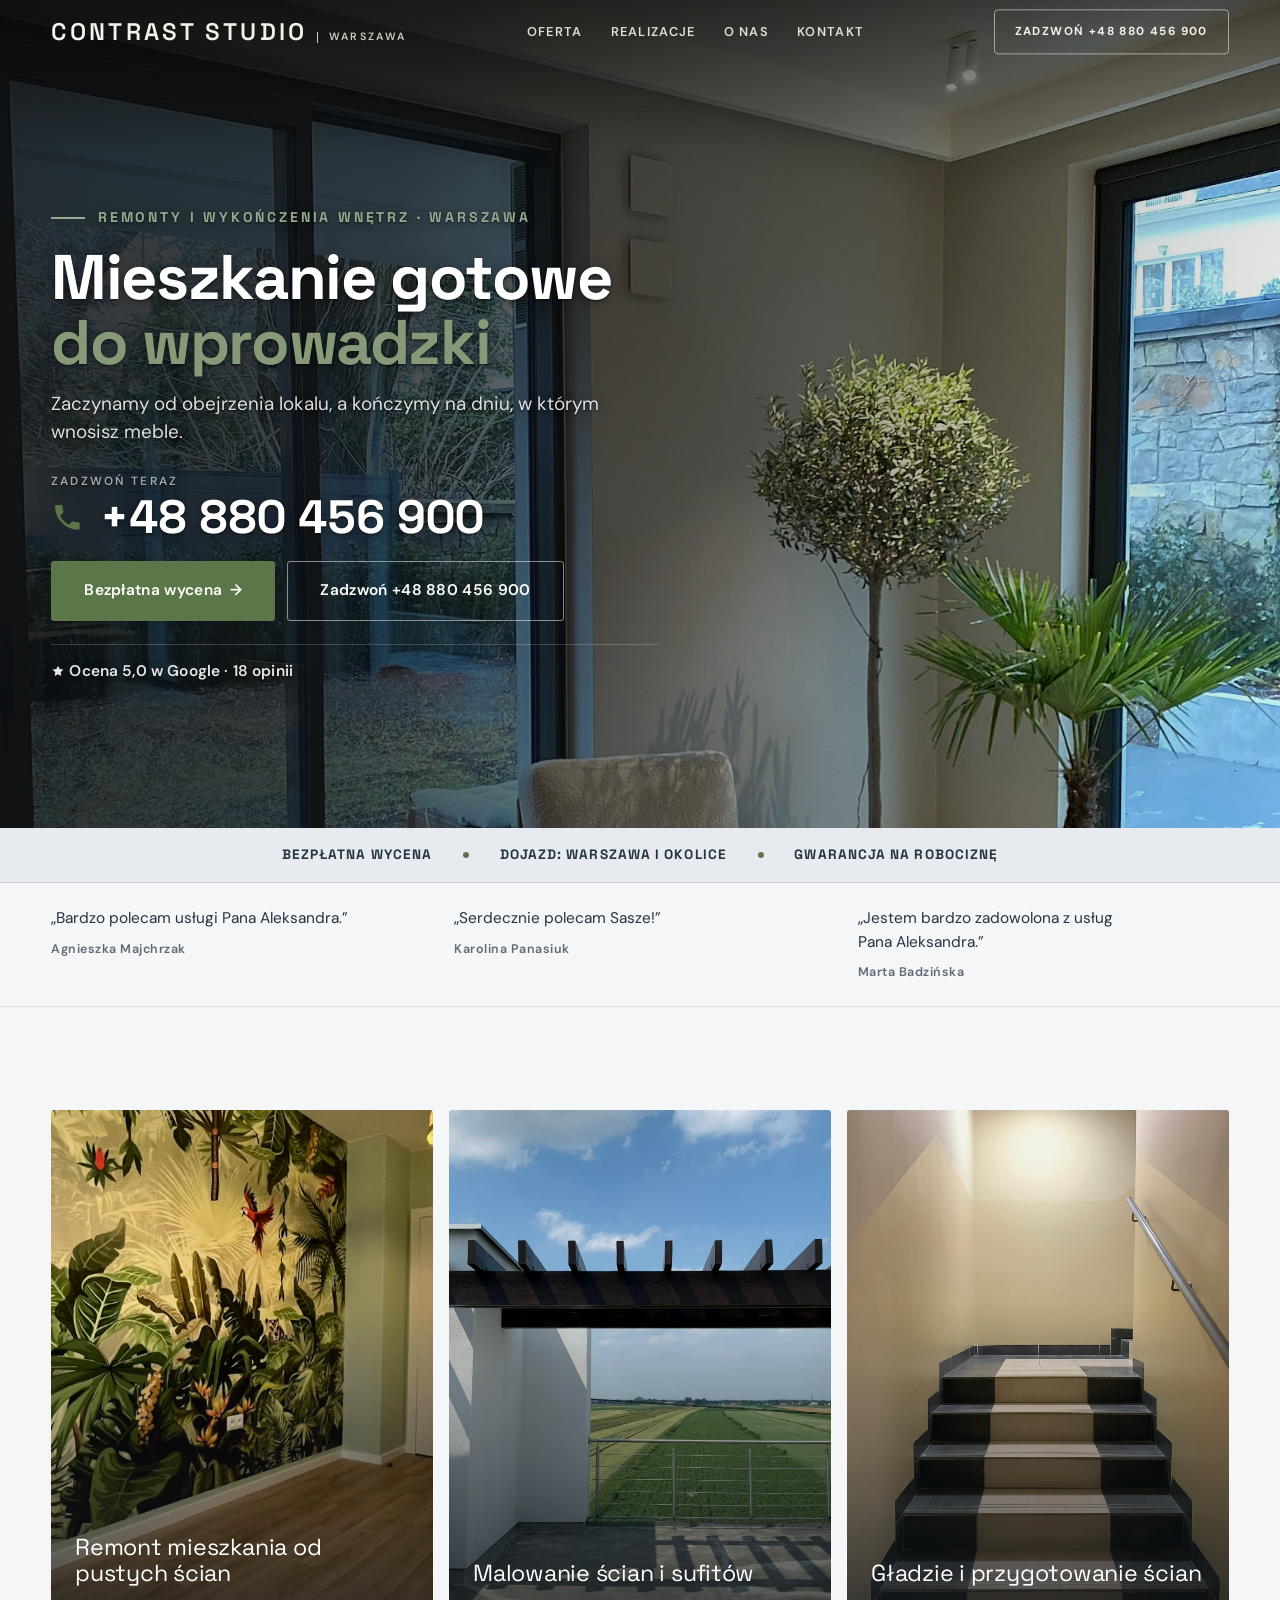
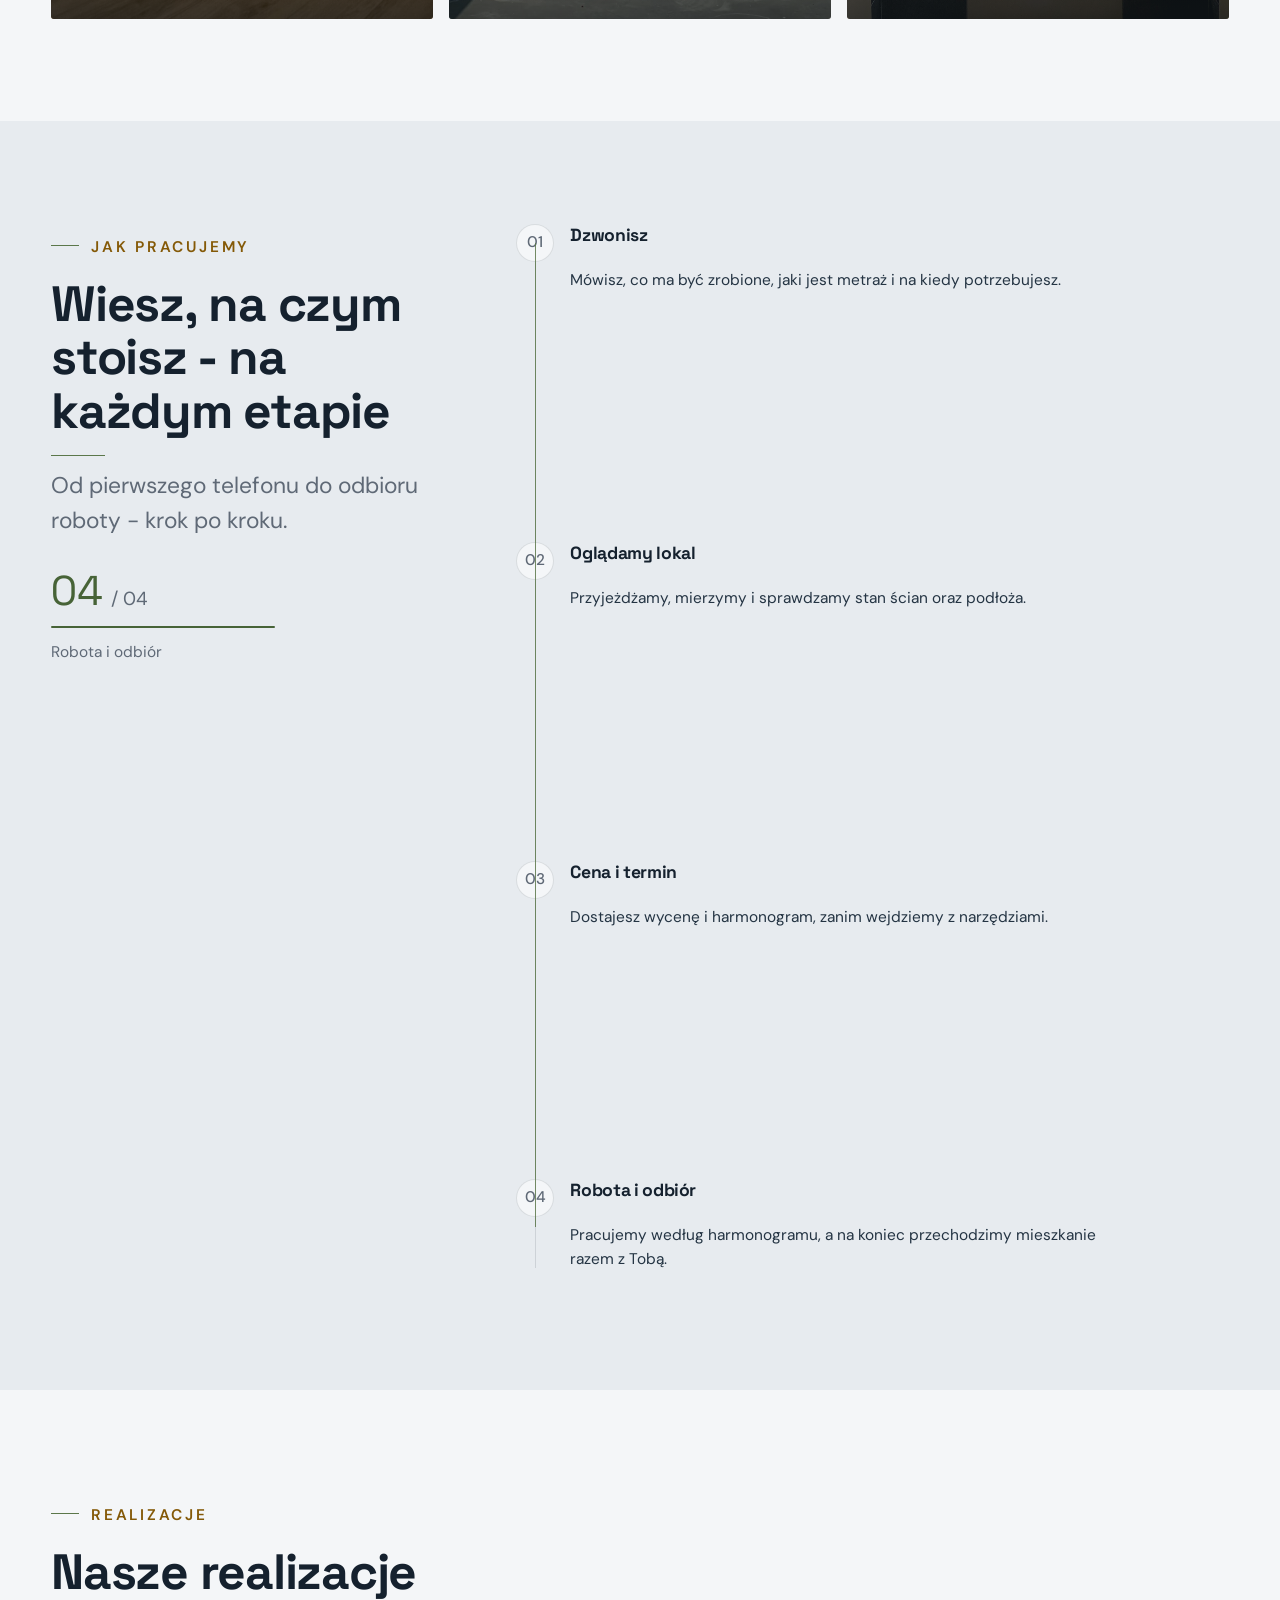
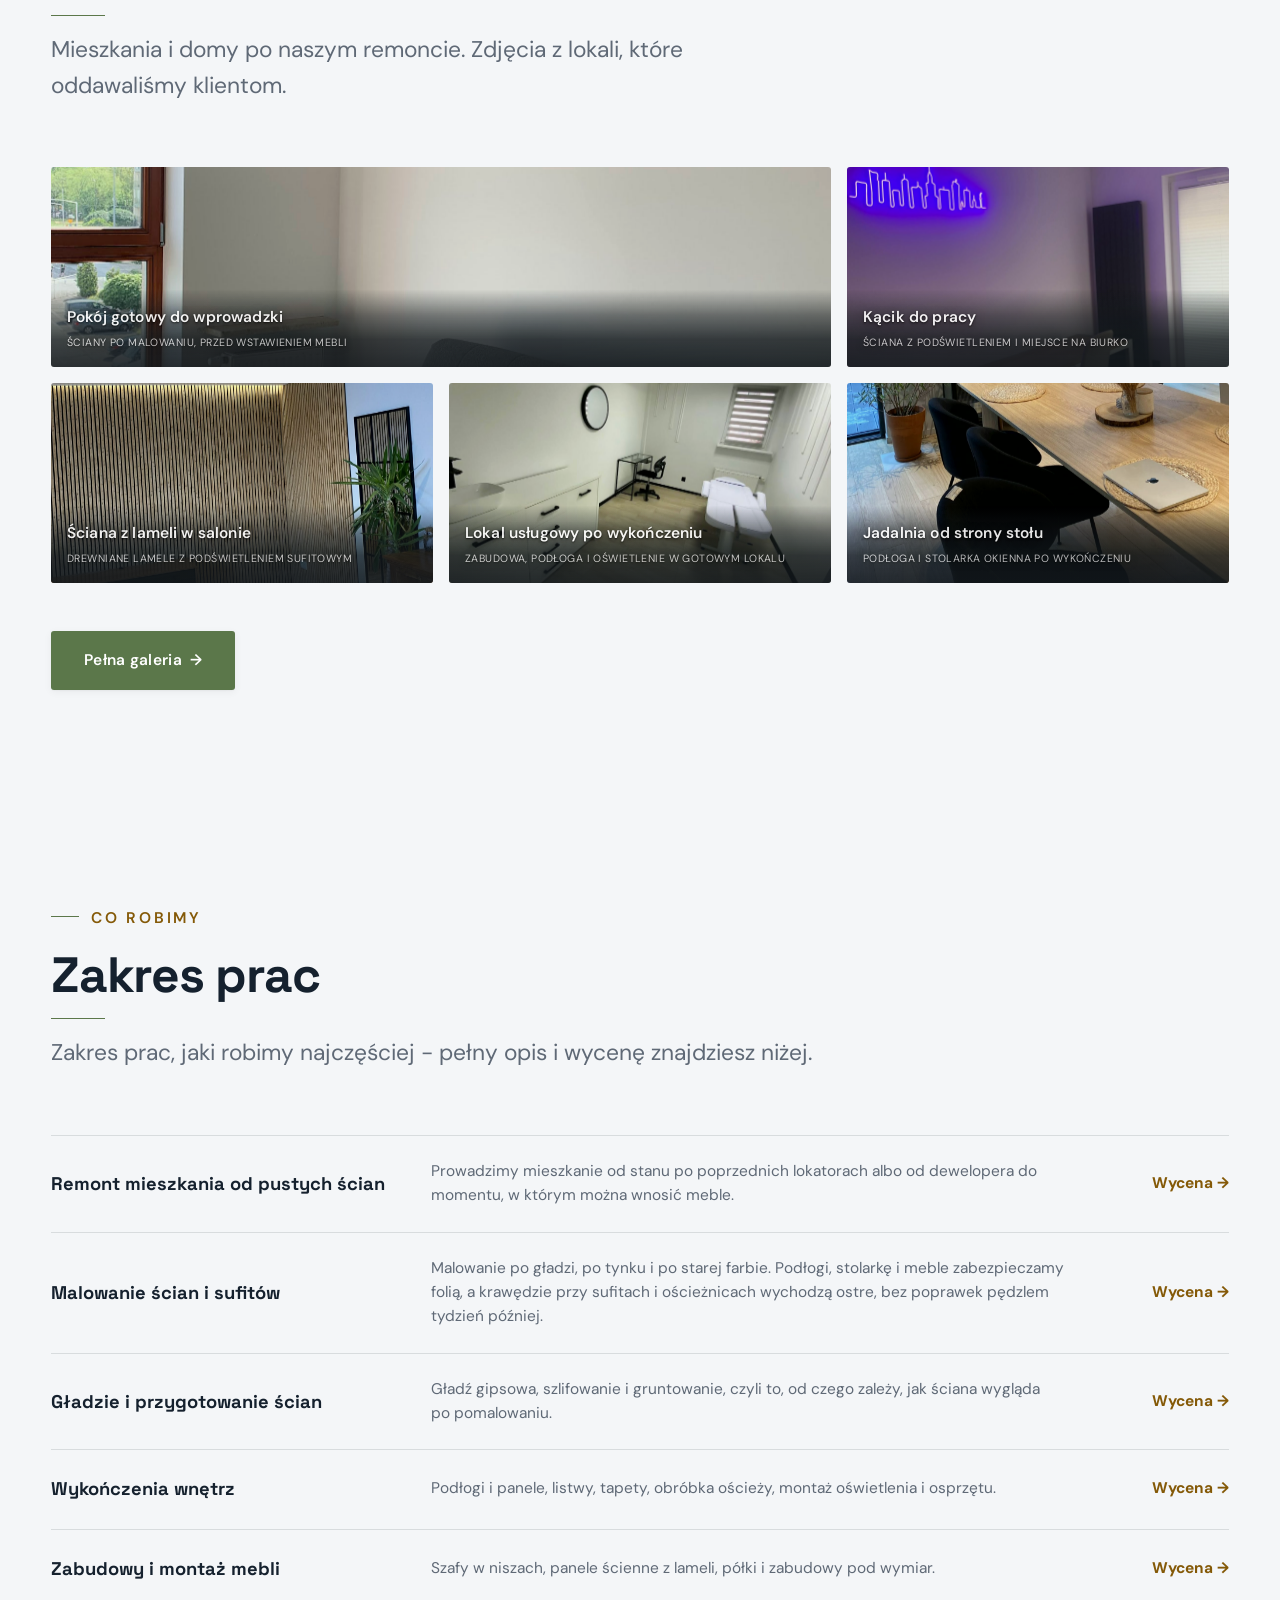
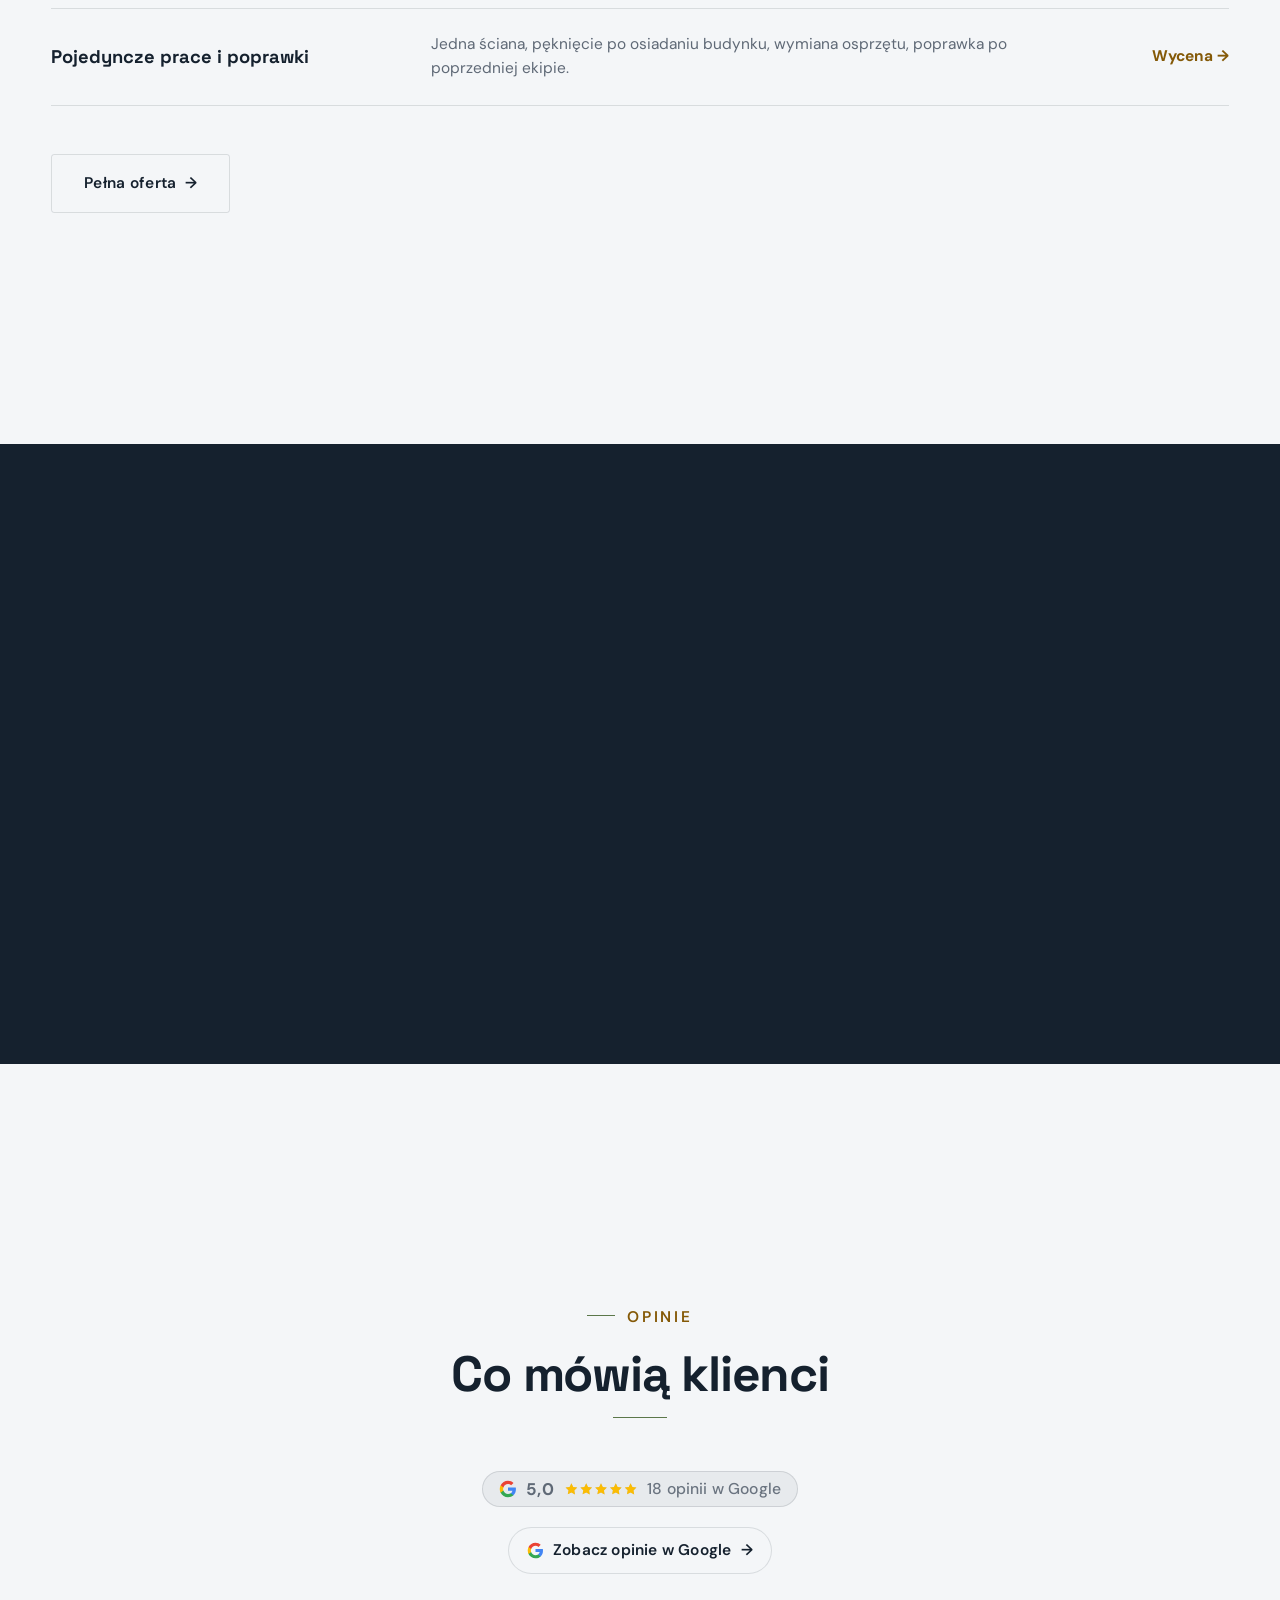
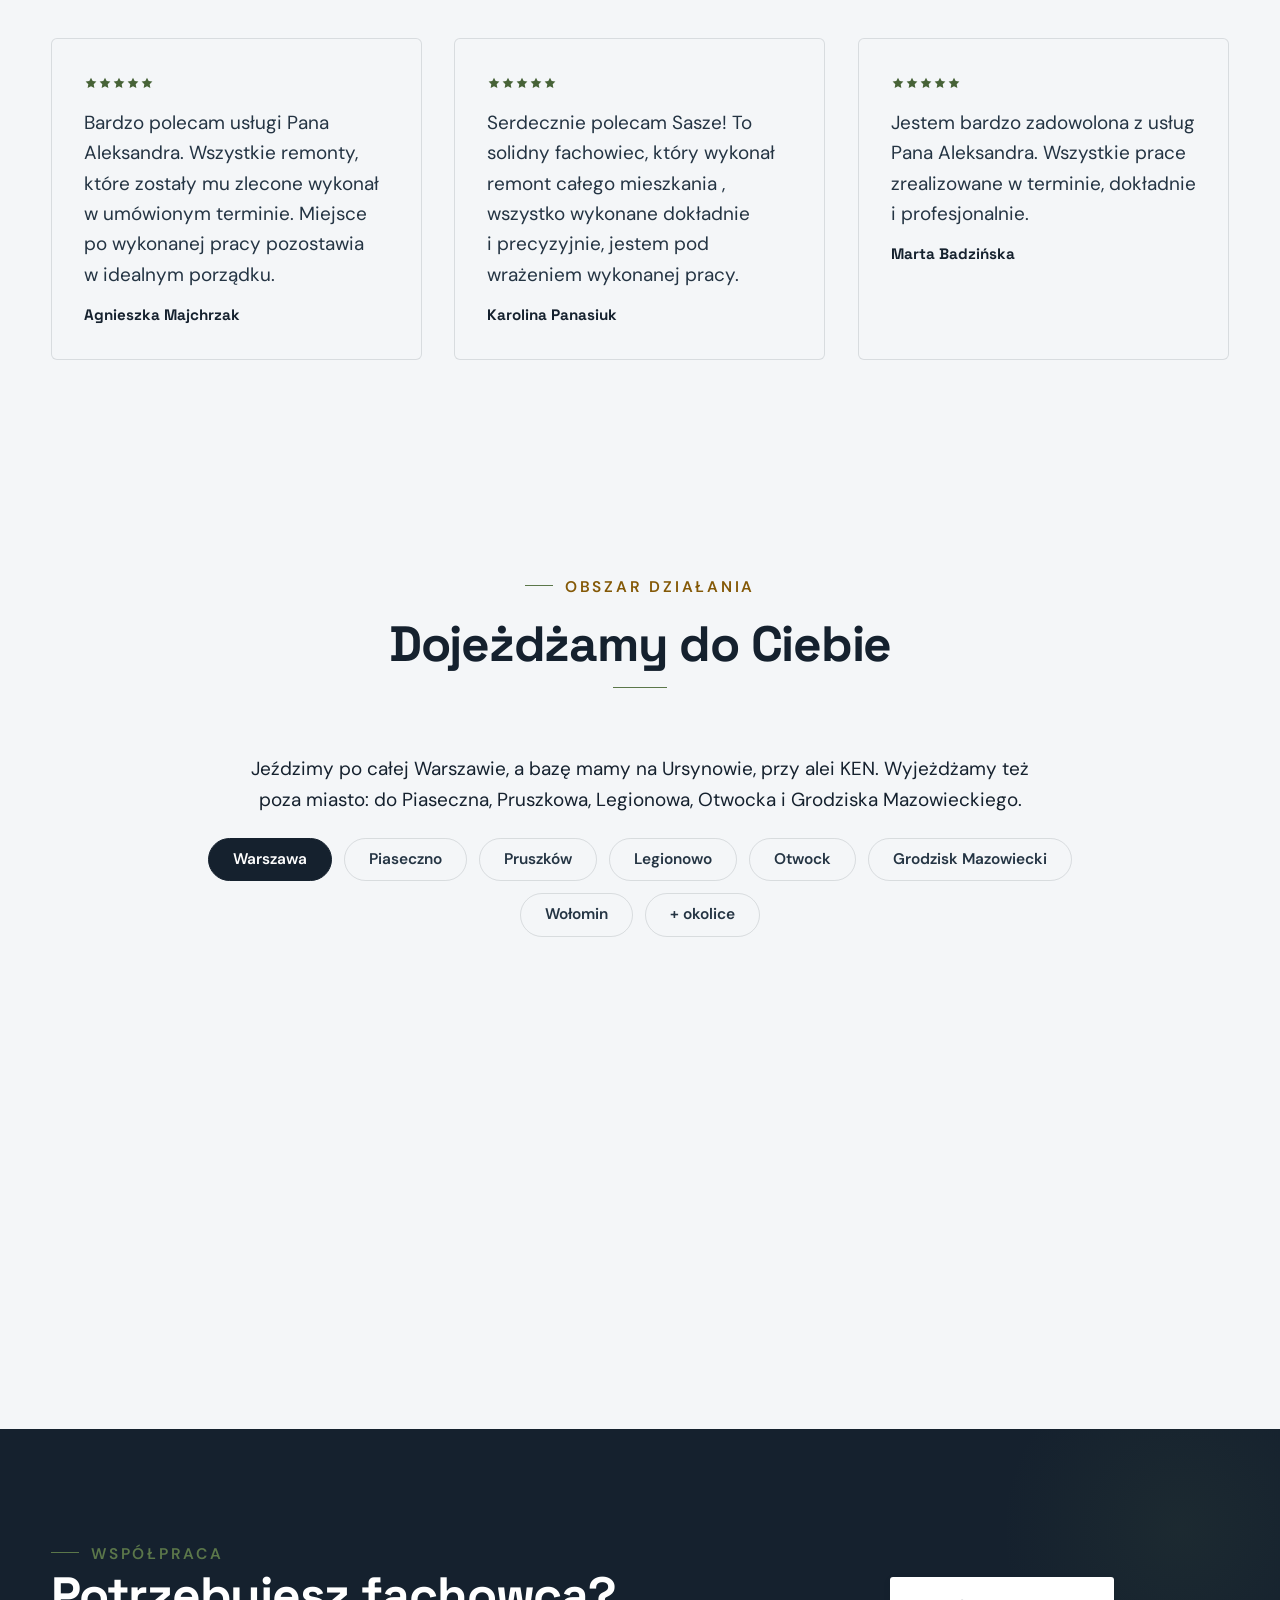
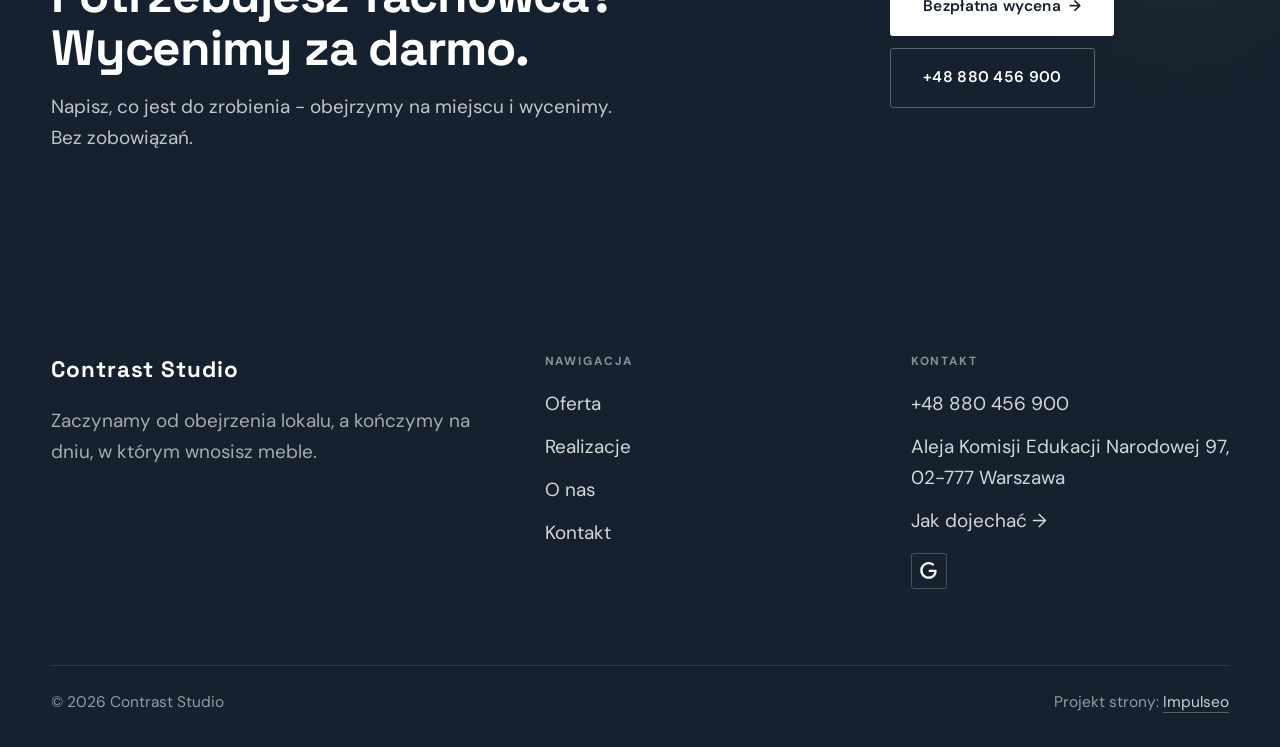
==== index.html @ 651ee753 "Strona demo: contrast-studio" ====
<!DOCTYPE html>
<html lang="pl">
<head>
<meta charset="UTF-8">
<meta name="viewport" content="width=device-width, initial-scale=1.0">
<title>Contrast Studio - remonty i wykończenia wnętrz · Warszawa</title>
<meta name="description" content="Contrast Studio - remonty mieszkań i domów, malowanie, gładzie i wykończenia wnętrz w Warszawie i okolicach. Ocena 5,0 z 18 opinii w Google. Wycena po obejrzeniu mieszkania. Zadzwoń: 880 456 900.">
<link rel="canonical" href="https://kris20032.github.io/contrast-studio/">
<meta name="robots" content="noindex, nofollow">
<meta property="og:type" content="website">
<meta property="og:locale" content="pl_PL">
<meta property="og:site_name" content="Contrast Studio">
<meta property="og:title" content="Contrast Studio - remonty i wykończenia wnętrz · Warszawa">
<meta property="og:description" content="Contrast Studio - remonty mieszkań i domów, malowanie, gładzie i wykończenia wnętrz w Warszawie i okolicach. Ocena 5,0 z 18 opinii w Google. Wycena po obejrzeniu mieszkania. Zadzwoń: 880 456 900.">
<meta property="og:url" content="https://kris20032.github.io/contrast-studio/">
<meta property="og:image" content="https://kris20032.github.io/contrast-studio/img/og.jpg">
<meta property="og:image:width" content="1200">
<meta property="og:image:height" content="630">
<meta name="twitter:card" content="summary_large_image">
<script type="application/ld+json">{"@context": "https://schema.org", "@type": "LocalBusiness", "name": "Contrast Studio", "url": "https://kris20032.github.io/contrast-studio/", "telephone": "+48880456900", "image": "https://kris20032.github.io/contrast-studio/img/og.jpg", "areaServed": "Warszawa", "sameAs": ["https://maps.google.com/?cid=11334450032539884662&g_mp=Cidnb29nbGUubWFwcy5wbGFjZXMudjEuUGxhY2VzLlNlYXJjaFRleHQQAhgEIAA"]}</script>
<link rel="preconnect" href="https://fonts.googleapis.com">
<link rel="preconnect" href="https://fonts.gstatic.com" crossorigin>
<link href="https://fonts.googleapis.com/css2?family=Space+Grotesk:wght@500;600;700&family=DM+Sans:opsz,wght@9..40,400;9..40,500;9..40,600&display=swap" rel="stylesheet">
<link rel="stylesheet" href="assets/styles.css?v=95a5a033">
</head>
<body>

<header class="nav">
  <div class="wrap nav-inner">
    <a class="brand" href="index.html"><span class="name">Contrast Studio</span><span class="sub">Warszawa</span></a>
    <nav class="nav-links">
      <a href="oferta.html">Oferta</a>
      <a href="realizacje.html">Realizacje</a>
      <a href="o-nas.html">O nas</a>
      <a href="kontakt.html">Kontakt</a>
      <a href="tel:+48880456900" class="btn btn-accent">Zadzwoń +48 880 456 900</a>
    </nav>
    <button class="nav-toggle" aria-label="Menu"><span></span><span></span><span></span></button>
  </div>
</header>

<main>
<section class="hero-fach">
  <img class="hf-photo" src="img/hero.jpg" fetchpriority="high" data-rotate="img/g1.jpg|img/g2.jpg" alt="Contrast Studio" width="1564" height="1168">
  <div class="hf-panel">
    <div class="hf-inner">
      <span class="hf-kicker">Remonty i wykończenia wnętrz · Warszawa</span>
      <h1 class="hf-title">Mieszkanie gotowe <em>do wprowadzki</em></h1>
      <p class="hf-lead">Zaczynamy od obejrzenia lokalu, a kończymy na dniu, w którym wnosisz meble.</p>
      <a class="hf-phone" href="tel:+48880456900"><span class="hf-phone-lab">Zadzwoń teraz</span><span class="hf-phone-num"><svg class="ico-tel" width="16" height="16" viewBox="0 0 24 24" fill="none" aria-hidden="true"><path d="M6.6 10.8a15.5 15.5 0 0 0 6.6 6.6l2.2-2.2a1 1 0 0 1 1-.24 11.4 11.4 0 0 0 3.6.58 1 1 0 0 1 1 1V20a1 1 0 0 1-1 1A17 17 0 0 1 3 4a1 1 0 0 1 1-1h3.5a1 1 0 0 1 1 1c0 1.25.2 2.46.58 3.6a1 1 0 0 1-.25 1l-2.23 2.2Z" fill="currentColor"/></svg> +48 880 456 900</span></a>
      <div class="hf-actions">
        <a href="kontakt.html" class="btn btn-accent">Bezpłatna wycena <span class="arr">→</span></a>
        <a href="tel:+48880456900" class="btn btn-ghost hf-ghost">Zadzwoń +48 880 456 900</a>
      </div>
      <div class="hf-trust"><svg class="ico-star" width="14" height="14" viewBox="0 0 24 24" style="vertical-align:-2px" aria-hidden="true"><path d="M12 2.8l2.85 5.8 6.4.93-4.63 4.5 1.1 6.37L12 17.4l-5.72 3 1.1-6.37-4.63-4.5 6.4-.93L12 2.8Z" fill="currentColor"/></svg> Ocena 5,0 w Google · 18 opinii</div>
    </div>
  </div>
</section>
<section class="fach-promise">
  <div class="wrap">
    <ul class="fp-row reveal"><li>Bezpłatna wycena</li><li>Dojazd: Warszawa i okolice</li><li>Gwarancja na robociznę</li></ul>
  </div>
</section>
<section class="opinie-mini" aria-label="Opinie klientów">
  <div class="wrap">
    <div class="om-row">
      <div class="om-item reveal"><blockquote>„Bardzo polecam usługi Pana Aleksandra.”</blockquote><span class="om-autor">Agnieszka Majchrzak</span></div>
      <div class="om-item reveal"><blockquote>„Serdecznie polecam Sasze!”</blockquote><span class="om-autor">Karolina Panasiuk</span></div>
      <div class="om-item reveal"><blockquote>„Jestem bardzo zadowolona z usług Pana Aleksandra.”</blockquote><span class="om-autor">Marta Badzińska</span></div>
    </div>
  </div>
</section>
<section class="gateways-band">
  <div class="wrap">
    <div class="gateways">
      <a href="oferta.html" class="gateway reveal"><img src="img/g3.jpg" alt="Remont mieszkania od pustych ścian" loading="lazy" width="1544" height="830" decoding="async"><span class="g-ttl">Remont mieszkania od pustych ścian</span></a>
      <a href="oferta.html" class="gateway reveal"><img src="img/g4.jpg" alt="Malowanie ścian i sufitów" loading="lazy" width="1560" height="1160" decoding="async"><span class="g-ttl">Malowanie ścian i sufitów</span></a>
      <a href="oferta.html" class="gateway reveal"><img src="img/g5.jpg" alt="Gładzie i przygotowanie ścian" loading="lazy" width="1600" height="2133" decoding="async"><span class="g-ttl">Gładzie i przygotowanie ścian</span></a>
    </div>
  </div>
</section>
<section class="proces proces-os fachowcy">
  <div class="wrap proc-grid">
    <div class="proc-side">
      <div class="head reveal">
        <span class="eyebrow">Jak pracujemy</span>
        <h2>Wiesz, na czym stoisz - na każdym etapie</h2>
        <p>Od pierwszego telefonu do odbioru roboty - krok po kroku.</p>
      </div>
      <div class="proc-count" aria-hidden="true"><span class="pc-cur">01</span><span class="pc-all">/ 04</span></div>
      <div class="proc-bar" aria-hidden="true"><i></i></div>
      <p class="proc-now" aria-hidden="true">Dzwonisz</p>
    </div>
    <ol class="proces-line">
      <li class="reveal"><span class="pno">01</span><h3>Dzwonisz</h3><p>Mówisz, co ma być zrobione, jaki jest metraż i na kiedy potrzebujesz.</p></li>
      <li class="reveal"><span class="pno">02</span><h3>Oglądamy lokal</h3><p>Przyjeżdżamy, mierzymy i sprawdzamy stan ścian oraz podłoża.</p></li>
      <li class="reveal"><span class="pno">03</span><h3>Cena i termin</h3><p>Dostajesz wycenę i harmonogram, zanim wejdziemy z narzędziami.</p></li>
      <li class="reveal"><span class="pno">04</span><h3>Robota i odbiór</h3><p>Pracujemy według harmonogramu, a na koniec przechodzimy mieszkanie razem z Tobą.</p></li>
    </ol>
  </div>
</section>
<section>
  <div class="wrap">
    <div class="head reveal">
      <span class="eyebrow">Realizacje</span>
      <h2>Nasze realizacje</h2>
      <p>Mieszkania i domy po naszym remoncie. Zdjęcia z lokali, które oddawaliśmy klientom.</p>
    </div>
    <div class="gallery">
      <div class="tile t-two3 reveal"><img src="img/g6.jpg" alt="Pokój gotowy do wprowadzki" loading="lazy" width="1600" height="2133" decoding="async"><div class="cap">Pokój gotowy do wprowadzki<small>Ściany po malowaniu, przed wstawieniem mebli</small></div></div>
      <div class="tile t-third reveal"><img src="img/g7.jpg" alt="Kącik do pracy" loading="lazy" width="1536" height="924" decoding="async"><div class="cap">Kącik do pracy<small>Ściana z podświetleniem i miejsce na biurko</small></div></div>
      <div class="tile t-third reveal"><img src="img/g8.jpg" alt="Ściana z lameli w salonie" loading="lazy" width="1518" height="848" decoding="async"><div class="cap">Ściana z lameli w salonie<small>Drewniane lamele z podświetleniem sufitowym</small></div></div>
      <div class="tile t-third reveal"><img src="img/g9.jpg" alt="Lokal usługowy po wykończeniu" loading="lazy" width="1600" height="1423" decoding="async"><div class="cap">Lokal usługowy po wykończeniu<small>Zabudowa, podłoga i oświetlenie w gotowym lokalu</small></div></div>
      <div class="tile t-third reveal"><img src="img/g10.jpg" alt="Jadalnia od strony stołu" loading="lazy" width="1518" height="778" decoding="async"><div class="cap">Jadalnia od strony stołu<small>Podłoga i stolarka okienna po wykończeniu</small></div></div>
    </div>
    <div style="margin-top:var(--space-7)" class="reveal"><a href="realizacje.html" class="btn btn-accent">Pełna galeria <span class="arr">→</span></a></div>
  </div>
</section>
<section class="fach-uslugi">
  <div class="wrap">
    <div class="head reveal">
      <span class="eyebrow">Co robimy</span>
      <h2>Zakres prac</h2>
      <p>Zakres prac, jaki robimy najczęściej - pełny opis i wycenę znajdziesz niżej.</p>
    </div>
    <ul class="fu-list">
      <li class="fu-row reveal"><div class="fu-name">Remont mieszkania od pustych ścian</div><div class="fu-desc">Prowadzimy mieszkanie od stanu po poprzednich lokatorach albo od dewelopera do momentu, w którym można wnosić meble.</div><a class="fu-cta" href="kontakt.html">Wycena <span class="arr">→</span></a></li>
      <li class="fu-row reveal"><div class="fu-name">Malowanie ścian i sufitów</div><div class="fu-desc">Malowanie po gładzi, po tynku i po starej farbie. Podłogi, stolarkę i meble zabezpieczamy folią, a krawędzie przy sufitach i ościeżnicach wychodzą ostre, bez poprawek pędzlem tydzień później.</div><a class="fu-cta" href="kontakt.html">Wycena <span class="arr">→</span></a></li>
      <li class="fu-row reveal"><div class="fu-name">Gładzie i przygotowanie ścian</div><div class="fu-desc">Gładź gipsowa, szlifowanie i gruntowanie, czyli to, od czego zależy, jak ściana wygląda po pomalowaniu.</div><a class="fu-cta" href="kontakt.html">Wycena <span class="arr">→</span></a></li>
      <li class="fu-row reveal"><div class="fu-name">Wykończenia wnętrz</div><div class="fu-desc">Podłogi i panele, listwy, tapety, obróbka ościeży, montaż oświetlenia i osprzętu.</div><a class="fu-cta" href="kontakt.html">Wycena <span class="arr">→</span></a></li>
      <li class="fu-row reveal"><div class="fu-name">Zabudowy i montaż mebli</div><div class="fu-desc">Szafy w niszach, panele ścienne z lameli, półki i zabudowy pod wymiar.</div><a class="fu-cta" href="kontakt.html">Wycena <span class="arr">→</span></a></li>
      <li class="fu-row reveal"><div class="fu-name">Pojedyncze prace i poprawki</div><div class="fu-desc">Jedna ściana, pęknięcie po osiadaniu budynku, wymiana osprzętu, poprawka po poprzedniej ekipie.</div><a class="fu-cta" href="kontakt.html">Wycena <span class="arr">→</span></a></li>
    </ul>
    <div style="margin-top:var(--space-7)" class="reveal"><a href="oferta.html" class="btn btn-ghost">Pełna oferta <span class="arr">→</span></a></div>
  </div>
</section>
<section class="stopklatka" aria-hidden="true">
  <div class="stk-bg" style="background-image:url(img/about.jpg)"></div>
</section>
<section class="opinie">
  <div class="wrap">
    <div class="head center reveal">
      <span class="eyebrow">Opinie</span>
      <h2>Co mówią klienci</h2>
    </div>
    <p class="op-meta reveal"><span class="g-badge"><svg class="gb-ico" viewBox="0 0 24 24" width="18" height="18" aria-hidden="true"><path fill="#4285F4" d="M22.56 12.25c0-.78-.07-1.53-.2-2.25H12v4.26h5.92c-.26 1.37-1.04 2.53-2.21 3.31v2.77h3.57c2.08-1.92 3.28-4.74 3.28-8.09z"/><path fill="#34A853" d="M12 23c2.97 0 5.46-.98 7.28-2.66l-3.57-2.77c-.98.66-2.23 1.06-3.71 1.06-2.86 0-5.29-1.93-6.16-4.53H2.18v2.84C3.99 20.53 7.7 23 12 23z"/><path fill="#FBBC05" d="M5.84 14.09c-.22-.66-.35-1.36-.35-2.09s.13-1.43.35-2.09V7.07H2.18C1.43 8.55 1 10.22 1 12s.43 3.45 1.18 4.93l2.85-2.22.81-.62z"/><path fill="#EA4335" d="M12 5.38c1.62 0 3.06.56 4.21 1.64l3.15-3.15C17.45 2.09 14.97 1 12 1 7.7 1 3.99 3.47 2.18 7.07l3.66 2.84c.87-2.6 3.3-4.53 6.16-4.53z"/></svg><b class="gb-ocena">5,0</b><svg class="gb-stars" viewBox="0 0 90 18" width="74" height="14.8" aria-hidden="true"><g fill="currentColor" opacity=".26"><path transform="translate(0,0)" d="M9 1.6l2.2 4.46 4.92.72-3.56 3.47.84 4.9L9 12.74l-4.4 2.31.84-4.9L1.88 6.68l4.92-.72L9 1.6Z"/><path transform="translate(18,0)" d="M9 1.6l2.2 4.46 4.92.72-3.56 3.47.84 4.9L9 12.74l-4.4 2.31.84-4.9L1.88 6.68l4.92-.72L9 1.6Z"/><path transform="translate(36,0)" d="M9 1.6l2.2 4.46 4.92.72-3.56 3.47.84 4.9L9 12.74l-4.4 2.31.84-4.9L1.88 6.68l4.92-.72L9 1.6Z"/><path transform="translate(54,0)" d="M9 1.6l2.2 4.46 4.92.72-3.56 3.47.84 4.9L9 12.74l-4.4 2.31.84-4.9L1.88 6.68l4.92-.72L9 1.6Z"/><path transform="translate(72,0)" d="M9 1.6l2.2 4.46 4.92.72-3.56 3.47.84 4.9L9 12.74l-4.4 2.31.84-4.9L1.88 6.68l4.92-.72L9 1.6Z"/></g><clipPath id="gs1000"><rect x="0" y="0" width="90.0" height="18"/></clipPath><g fill="#FBBC04" clip-path="url(#gs1000)"><path transform="translate(0,0)" d="M9 1.6l2.2 4.46 4.92.72-3.56 3.47.84 4.9L9 12.74l-4.4 2.31.84-4.9L1.88 6.68l4.92-.72L9 1.6Z"/><path transform="translate(18,0)" d="M9 1.6l2.2 4.46 4.92.72-3.56 3.47.84 4.9L9 12.74l-4.4 2.31.84-4.9L1.88 6.68l4.92-.72L9 1.6Z"/><path transform="translate(36,0)" d="M9 1.6l2.2 4.46 4.92.72-3.56 3.47.84 4.9L9 12.74l-4.4 2.31.84-4.9L1.88 6.68l4.92-.72L9 1.6Z"/><path transform="translate(54,0)" d="M9 1.6l2.2 4.46 4.92.72-3.56 3.47.84 4.9L9 12.74l-4.4 2.31.84-4.9L1.88 6.68l4.92-.72L9 1.6Z"/><path transform="translate(72,0)" d="M9 1.6l2.2 4.46 4.92.72-3.56 3.47.84 4.9L9 12.74l-4.4 2.31.84-4.9L1.88 6.68l4.92-.72L9 1.6Z"/></g></svg><span class="gb-txt">18 opinii w Google</span></span></p>
    <p class="op-meta reveal"><a class="op-google" href="https://maps.google.com/?cid=11334450032539884662&amp;g_mp=Cidnb29nbGUubWFwcy5wbGFjZXMudjEuUGxhY2VzLlNlYXJjaFRleHQQAhgEIAA" target="_blank" rel="noopener"><svg class="op-g-ico" viewBox="0 0 24 24" width="17" height="17" aria-hidden="true"><path fill="#4285F4" d="M22.56 12.25c0-.78-.07-1.53-.2-2.25H12v4.26h5.92c-.26 1.37-1.04 2.53-2.21 3.31v2.77h3.57c2.08-1.92 3.28-4.74 3.28-8.09z"/><path fill="#34A853" d="M12 23c2.97 0 5.46-.98 7.28-2.66l-3.57-2.77c-.98.66-2.23 1.06-3.71 1.06-2.86 0-5.29-1.93-6.16-4.53H2.18v2.84C3.99 20.53 7.7 23 12 23z"/><path fill="#FBBC05" d="M5.84 14.09c-.22-.66-.35-1.36-.35-2.09s.13-1.43.35-2.09V7.07H2.18C1.43 8.55 1 10.22 1 12s.43 3.45 1.18 4.93l2.85-2.22.81-.62z"/><path fill="#EA4335" d="M12 5.38c1.62 0 3.06.56 4.21 1.64l3.15-3.15C17.45 2.09 14.97 1 12 1 7.7 1 3.99 3.47 2.18 7.07l3.66 2.84c.87-2.6 3.3-4.53 6.16-4.53z"/></svg><span>Zobacz opinie w Google</span><span class="arr">→</span></a></p>
    <div class="opinie-grid">
      <figure class="op-card reveal"><span class="op-star"><svg class="ico-star" width="14" height="14" viewBox="0 0 24 24" style="vertical-align:-2px" aria-hidden="true"><path d="M12 2.8l2.85 5.8 6.4.93-4.63 4.5 1.1 6.37L12 17.4l-5.72 3 1.1-6.37-4.63-4.5 6.4-.93L12 2.8Z" fill="currentColor"/></svg><svg class="ico-star" width="14" height="14" viewBox="0 0 24 24" style="vertical-align:-2px" aria-hidden="true"><path d="M12 2.8l2.85 5.8 6.4.93-4.63 4.5 1.1 6.37L12 17.4l-5.72 3 1.1-6.37-4.63-4.5 6.4-.93L12 2.8Z" fill="currentColor"/></svg><svg class="ico-star" width="14" height="14" viewBox="0 0 24 24" style="vertical-align:-2px" aria-hidden="true"><path d="M12 2.8l2.85 5.8 6.4.93-4.63 4.5 1.1 6.37L12 17.4l-5.72 3 1.1-6.37-4.63-4.5 6.4-.93L12 2.8Z" fill="currentColor"/></svg><svg class="ico-star" width="14" height="14" viewBox="0 0 24 24" style="vertical-align:-2px" aria-hidden="true"><path d="M12 2.8l2.85 5.8 6.4.93-4.63 4.5 1.1 6.37L12 17.4l-5.72 3 1.1-6.37-4.63-4.5 6.4-.93L12 2.8Z" fill="currentColor"/></svg><svg class="ico-star" width="14" height="14" viewBox="0 0 24 24" style="vertical-align:-2px" aria-hidden="true"><path d="M12 2.8l2.85 5.8 6.4.93-4.63 4.5 1.1 6.37L12 17.4l-5.72 3 1.1-6.37-4.63-4.5 6.4-.93L12 2.8Z" fill="currentColor"/></svg></span><blockquote>Bardzo polecam usługi Pana Aleksandra. Wszystkie remonty, które zostały mu zlecone wykonał w umówionym terminie. Miejsce po wykonanej pracy pozostawia w idealnym porządku.</blockquote><span class="op-autor">Agnieszka Majchrzak</span></figure>
      <figure class="op-card reveal"><span class="op-star"><svg class="ico-star" width="14" height="14" viewBox="0 0 24 24" style="vertical-align:-2px" aria-hidden="true"><path d="M12 2.8l2.85 5.8 6.4.93-4.63 4.5 1.1 6.37L12 17.4l-5.72 3 1.1-6.37-4.63-4.5 6.4-.93L12 2.8Z" fill="currentColor"/></svg><svg class="ico-star" width="14" height="14" viewBox="0 0 24 24" style="vertical-align:-2px" aria-hidden="true"><path d="M12 2.8l2.85 5.8 6.4.93-4.63 4.5 1.1 6.37L12 17.4l-5.72 3 1.1-6.37-4.63-4.5 6.4-.93L12 2.8Z" fill="currentColor"/></svg><svg class="ico-star" width="14" height="14" viewBox="0 0 24 24" style="vertical-align:-2px" aria-hidden="true"><path d="M12 2.8l2.85 5.8 6.4.93-4.63 4.5 1.1 6.37L12 17.4l-5.72 3 1.1-6.37-4.63-4.5 6.4-.93L12 2.8Z" fill="currentColor"/></svg><svg class="ico-star" width="14" height="14" viewBox="0 0 24 24" style="vertical-align:-2px" aria-hidden="true"><path d="M12 2.8l2.85 5.8 6.4.93-4.63 4.5 1.1 6.37L12 17.4l-5.72 3 1.1-6.37-4.63-4.5 6.4-.93L12 2.8Z" fill="currentColor"/></svg><svg class="ico-star" width="14" height="14" viewBox="0 0 24 24" style="vertical-align:-2px" aria-hidden="true"><path d="M12 2.8l2.85 5.8 6.4.93-4.63 4.5 1.1 6.37L12 17.4l-5.72 3 1.1-6.37-4.63-4.5 6.4-.93L12 2.8Z" fill="currentColor"/></svg></span><blockquote>Serdecznie polecam Sasze! To solidny fachowiec, który wykonał remont całego mieszkania , wszystko wykonane dokładnie i precyzyjnie, jestem pod wrażeniem wykonanej pracy.</blockquote><span class="op-autor">Karolina Panasiuk</span></figure>
      <figure class="op-card reveal"><span class="op-star"><svg class="ico-star" width="14" height="14" viewBox="0 0 24 24" style="vertical-align:-2px" aria-hidden="true"><path d="M12 2.8l2.85 5.8 6.4.93-4.63 4.5 1.1 6.37L12 17.4l-5.72 3 1.1-6.37-4.63-4.5 6.4-.93L12 2.8Z" fill="currentColor"/></svg><svg class="ico-star" width="14" height="14" viewBox="0 0 24 24" style="vertical-align:-2px" aria-hidden="true"><path d="M12 2.8l2.85 5.8 6.4.93-4.63 4.5 1.1 6.37L12 17.4l-5.72 3 1.1-6.37-4.63-4.5 6.4-.93L12 2.8Z" fill="currentColor"/></svg><svg class="ico-star" width="14" height="14" viewBox="0 0 24 24" style="vertical-align:-2px" aria-hidden="true"><path d="M12 2.8l2.85 5.8 6.4.93-4.63 4.5 1.1 6.37L12 17.4l-5.72 3 1.1-6.37-4.63-4.5 6.4-.93L12 2.8Z" fill="currentColor"/></svg><svg class="ico-star" width="14" height="14" viewBox="0 0 24 24" style="vertical-align:-2px" aria-hidden="true"><path d="M12 2.8l2.85 5.8 6.4.93-4.63 4.5 1.1 6.37L12 17.4l-5.72 3 1.1-6.37-4.63-4.5 6.4-.93L12 2.8Z" fill="currentColor"/></svg><svg class="ico-star" width="14" height="14" viewBox="0 0 24 24" style="vertical-align:-2px" aria-hidden="true"><path d="M12 2.8l2.85 5.8 6.4.93-4.63 4.5 1.1 6.37L12 17.4l-5.72 3 1.1-6.37-4.63-4.5 6.4-.93L12 2.8Z" fill="currentColor"/></svg></span><blockquote>Jestem bardzo zadowolona z usług Pana Aleksandra. Wszystkie prace zrealizowane w terminie, dokładnie i profesjonalnie.</blockquote><span class="op-autor">Marta Badzińska</span></figure>
    </div>
  </div>
</section>
<section class="obszar">
  <div class="wrap">
    <div class="head center reveal">
      <span class="eyebrow">Obszar działania</span>
      <h2>Dojeżdżamy do Ciebie</h2>
    </div>
    <p class="obszar-txt reveal" style="text-align:center;max-width:60ch;margin:0 auto 1.4rem">Jeździmy po całej Warszawie, a bazę mamy na Ursynowie, przy alei KEN. Wyjeżdżamy też poza miasto: do Piaseczna, Pruszkowa, Legionowa, Otwocka i Grodziska Mazowieckiego.</p>
    <ul class="obszar-list reveal"><li class="is-home">Warszawa</li><li>Piaseczno</li><li>Pruszków</li><li>Legionowo</li><li>Otwock</li><li>Grodzisk Mazowiecki</li><li>Wołomin</li><li>+ okolice</li></ul>
    <div class="obszar-mapa reveal" style="margin-top:var(--space-7)">
      <iframe title="Obszar działania - Warszawa i okolice" src="https://maps.google.com/maps?q=52.1572553%2C21.0317249&amp;z=11&amp;output=embed" loading="lazy" referrerpolicy="no-referrer-when-downgrade" style="width:100%;height:clamp(280px,38vh,420px);border:0;display:block;border-radius:var(--r-md)"></iframe>
    </div>
  </div>
</section>
<section class="cta">
  <div class="wrap">
    <div class="reveal">
      <span class="eyebrow">Współpraca</span>
      <h2>Potrzebujesz fachowca? Wycenimy za darmo.</h2>
      <p>Napisz, co jest do zrobienia - obejrzymy na miejscu i wycenimy. Bez zobowiązań.</p>
    </div>
    <div class="cta-actions reveal">
      <a href="kontakt.html" class="btn btn-light">Bezpłatna wycena <span class="arr">→</span></a>
      <a href="tel:+48880456900" class="btn btn-ghost btn-ghost-cta">+48 880 456 900</a>
    </div>
  </div>
</section>
</main>

<footer>
  <div class="wrap">
    <div class="foot-grid">
      <div class="foot-brand">
        <div class="name">Contrast Studio</div>
        <p>Zaczynamy od obejrzenia lokalu, a kończymy na dniu, w którym wnosisz meble.</p>
      </div>
      <div class="foot-col">
        <h4>Nawigacja</h4>
        <a href="oferta.html">Oferta</a>
        <a href="realizacje.html">Realizacje</a>
        <a href="o-nas.html">O nas</a>
        <a href="kontakt.html">Kontakt</a>
      </div>
      <div class="foot-col">
        <h4>Kontakt</h4>
        <a href="tel:+48880456900">+48 880 456 900</a>
        <p>Aleja Komisji Edukacji Narodowej 97, 02-777 Warszawa</p>
        <a href="https://maps.google.com/?cid=11334450032539884662&g_mp=Cidnb29nbGUubWFwcy5wbGFjZXMudjEuUGxhY2VzLlNlYXJjaFRleHQQAhgEIAA" target="_blank" rel="noopener">Jak dojechać →</a>
      <div class="foot-soc">
        <a class="soc" href="https://maps.google.com/?cid=11334450032539884662&g_mp=Cidnb29nbGUubWFwcy5wbGFjZXMudjEuUGxhY2VzLlNlYXJjaFRleHQQAhgEIAA" target="_blank" rel="noopener" aria-label="Google - Contrast Studio"><svg viewBox="0 0 24 24" aria-hidden="true" focusable="false"><path d="M12.48 10.92v3.28h7.84c-.24 1.84-.853 3.187-1.787 4.133-1.147 1.147-2.933 2.4-6.053 2.4-4.827 0-8.6-3.893-8.6-8.72s3.773-8.72 8.6-8.72c2.6 0 4.507 1.027 5.907 2.347l2.307-2.307C18.747 1.44 16.133 0 12.48 0 5.867 0 .307 5.387.307 12s5.56 12 12.173 12c3.573 0 6.267-1.173 8.373-3.36 2.16-2.16 2.84-5.213 2.84-7.667 0-.76-.053-1.467-.173-2.053H12.48z" fill="currentColor"/></svg></a>
      </div>
      </div>
    </div>
    <div class="foot-bot">
      <span>© 2026 Contrast Studio</span>
      <span>Projekt strony: <a class="foot-credit" href="https://impulseo.pl" target="_blank" rel="noopener">Impulseo</a></span>
    </div>
  </div>
</footer>
<div class="sticky-call"><a class="sc-call" href="tel:+48880456900"><svg class="ico-tel" width="16" height="16" viewBox="0 0 24 24" fill="none" aria-hidden="true"><path d="M6.6 10.8a15.5 15.5 0 0 0 6.6 6.6l2.2-2.2a1 1 0 0 1 1-.24 11.4 11.4 0 0 0 3.6.58 1 1 0 0 1 1 1V20a1 1 0 0 1-1 1A17 17 0 0 1 3 4a1 1 0 0 1 1-1h3.5a1 1 0 0 1 1 1c0 1.25.2 2.46.58 3.6a1 1 0 0 1-.25 1l-2.23 2.2Z" fill="currentColor"/></svg> Zadzwoń</a><a class="sc-quote" href="kontakt.html">Bezpłatna wycena</a></div>
<div class="demo-wazne" data-do="2026-09-07" data-cykl="3" hidden><svg class="dw-ico" width="13" height="13" viewBox="0 0 24 24" fill="none" aria-hidden="true"><circle cx="12" cy="12" r="8.6" stroke="currentColor" stroke-width="1.8"/><path d="M12 7.2V12l3.3 2" stroke="currentColor" stroke-width="1.8" stroke-linecap="round"/></svg><span class="dw-txt"></span></div>

<script src="assets/main.js"></script>
</body>
</html>
---- assets/styles.css ----
/* ============================================================
   STOLBASZ — premium, architektoniczny B2B fit-out
   Jasna paleta, zero brązu. System wg premium-web-craft.
   Projekt strony: Impulseo (impulseo.pl)
   ============================================================ */

:root{
  /* PALETA — jasna, architektoniczna, chłodna */
  --paper:#F4F6F8;          /* główne tło */
  --paper-2:#E7EBEF;        /* sekcje alternatywne (chłodny jasny szary) */
  --paper-3:#E7EBEF;        /* delikatne wypełnienia */
  --ink:#15212E;            /* tekst główny — chłodny grafit */
  --ink-soft:#243443;       /* nagłówki drugorzędne */
  --muted:#6B7785;          /* tekst poboczny */
  --line:rgba(21,33,46,.12);/* hairline */
  --accent:#E8A317;         /* stonowany petrol-slate — jedyny akcent */
  --accent-d:#C9870C;
  --accent-soft:rgba(232,163,23,.10);
  --dark:#15212E;           /* sekcje ciemne (stopka/CTA) */

  /* HOVER ZDJĘĆ — JEDEN standard dla całego silnika (decyzja K. 04.08.2026, artefakt z wariantami).
     AKTUALNE (K.+Szymon 09.08.2026, wybór z artefaktu 6 wariantów): zoom 1.05 przy 1.4s -
     przy tak długim czasie mocniejszy kadr NIE skacze, tylko „oddycha". Poprzedni standard
     (1.02 / .55s z 04.08) odbierany jako dynamiczny i szybki.
     Spoczynek lekko przygaszony, ale TYLKO tam, gdzie jest mysz (@media hover:hover) —
     na telefonie zdjęcia zostają w pełnej jasności. */
  --img-zoom:1.05;                   /* K.+Szymon 09.08: wariant F z artefaktu porównawczego */
  --img-rest:brightness(.95) saturate(.99);
  --img-hot:brightness(1.06) saturate(1.05);
  --img-dur:1.4s;                    /* K.+Szymon 09.08 (wariant F): powoli = elegancko */
  --img-ease:cubic-bezier(.16,.84,.44,1);  /* miękki ogon, efekt „oddychania" */

  /* ODSTĘPY — skala 4/8 */
  --space-1:4px; --space-2:8px; --space-3:12px; --space-4:16px; --space-5:24px;
  --space-6:32px; --space-7:48px; --space-8:64px; --space-9:96px; --space-10:128px;

  /* TYPOGRAFIA — fluid clamp() (skala podbita 16.07.2026: większe, czytelniejsze litery — uwaga Adama) */
  --text-sm:clamp(.9rem,.87rem + .12vw,1rem);
  --text-base:clamp(1.08rem,1.04rem + .18vw,1.2rem);
  --text-lg:clamp(1.24rem,1.15rem + .34vw,1.44rem);
  --text-h3:clamp(1.34rem,1.22rem + .55vw,1.66rem);
  --text-h2:clamp(2.1rem,1.66rem + 2.1vw,3.1rem);
  --text-h1:clamp(2.9rem,2.1rem + 4vw,5.1rem);

  /* PROMIENIE — architektoniczne, raczej ostre */
  --r-sm:3px; --r-md:6px; --r-lg:10px;

  /* RUCH */
  --ease:cubic-bezier(.25,.46,.45,.94); --dur:.24s;

  /* CIENIE — miękkie, warstwowe */
  --sh-sm:0 1px 2px rgba(16,24,32,.04), 0 2px 8px rgba(16,24,32,.05);
  --sh-md:0 2px 6px rgba(16,24,32,.05), 0 12px 28px -8px rgba(16,24,32,.12);
  --sh-lg:0 6px 14px rgba(16,24,32,.07), 0 26px 56px -18px rgba(16,24,32,.22);

  --hairline:1px solid var(--line);

  --font-display:'Space Grotesk','Inter',sans-serif;
  --font-body:'DM Sans','Inter',sans-serif;
}

*{box-sizing:border-box;margin:0;padding:0}
html{scroll-behavior:smooth}
body{
  font-family:var(--font-body);
  font-size:var(--text-base);
  line-height:1.65;
  color:var(--ink);
  background:var(--paper);
  -webkit-font-smoothing:antialiased;
  text-rendering:optimizeLegibility;
}
img{max-width:100%;height:auto;display:block}  /* height:auto = width/height z atrybutów trzyma proporcje (TOP#12) */
a{color:inherit;text-decoration:none}

.wrap{width:min(92%,1180px);margin-inline:auto}
section{padding-block:clamp(52px,6.5vw,96px)}

h1,h2,h3{font-family:var(--font-display);font-weight:700;line-height:1.08;letter-spacing:-.02em;color:var(--ink)}
h1{font-size:var(--text-h1);letter-spacing:-.035em}
h2{font-size:var(--text-h2);letter-spacing:-.025em}
h3{font-size:var(--text-h3)}
/* MIARA — długość wiersza. WCAG 2.2 SC 1.4.8: max 80 znaków; Butterick: 45–90.
   68ch daje realnie 72–78 znaków polskiego tekstu, czyli z zapasem pod granicą.
   Wcześniej limit miał TYLKO <p> — <li>, <blockquote> i <dd> nie miały żadnego,
   i to jedyny powód, dla którego 23 bloki na dwóch oddanych stronach jadą po
   83–106 znaków w wierszu (pomiar 07.08.2026, bramka `miara`).
   ⚠️ Listy i definicje ograniczamy TYLKO bez klasy: `ul`/`ol` z klasą to u nas
   układ (siatki kafli, menu), a nie tekst ciągły — tam miarę wyznacza układ. */
/* 60ch, nie 68ch (K. 10.08): po zmianie fontów na węższe kroje (DM Sans i spółka)
   w 68ch mieściło się ~90 znaków - bramka pikselowa słusznie zgłaszała przekroczenie
   granicy 80. Pomiar na żywej przeglądarce: 60ch = 90 znaków, 53ch = ~78 znaków, czyli normę WCAG 1.4.8. */
:root{ --miara:53ch }
p{max-width:min(100%,var(--miara))}
blockquote,
ul:not([class])>li, ol:not([class])>li,
dl:not([class])>dd{max-width:min(100%,var(--miara))}

/* ⚠️ Świadomie BEZ wyjątku `.tile p,.card p,.svc p{max-width:none}`, choć nasuwa się sam:
   te akapity BYŁY już ograniczone (stare `p{max-width:65ch}`), więc „wyjątek" nie odblokowałby
   niczego nowego — tylko ROZLUŹNIŁ stan sprzed zmiany na wszystkich demach naraz.
   `figcaption` żadna z reguł wyżej nie dotyczy, więc też nie potrzebuje zwolnienia. */

/* ŁAMANIE. `balance` wyrównuje długości wierszy w nagłówku, `pretty` pilnuje ostatniego
   wiersza akapitu, żeby nie został w nim jeden wyraz. Obsługiwane od Chrome 117 /
   Safari 17.5; starsze przeglądarki po prostu ignorują tę własność.
   `text-wrap:pretty` nie występowało dotąd ANI RAZ w silniku ani w repo klientów. */
h1,h2,h3,.lead,.lede{text-wrap:balance}
p,li,blockquote,dd{text-wrap:pretty}

.eyebrow{
  font-family:var(--font-body);
  font-size:var(--text-sm);
  font-weight:600;
  letter-spacing:.18em;
  text-transform:uppercase;
  color:var(--accent);
  display:inline-flex;align-items:center;gap:var(--space-3);
}
/* flex:none + margin-top = kreska trzyma się PIERWSZEJ linii. Wcześniej align-items:center
   centrowało ją względem całego bloku i przy zawinięciu (długi kicker typu
   „…WNĘTRZ · LESZNO · OD 2019") druga linia lądowała z brzydkim wcięciem. */
.eyebrow{align-items:flex-start}
.eyebrow>*,.eyebrow{text-wrap:balance}   /* dlugi kicker lamal sie na sierote typu samo „2019" w drugiej linii */
.eyebrow::before{content:"";width:28px;height:1px;background:var(--accent);display:inline-block;flex:none;margin-top:.62em}

.muted{color:var(--muted)}
.lead{font-size:var(--text-lg);line-height:1.55;color:var(--ink-soft);max-width:50ch}

/* ---------- BUTTONS ---------- */
.btn{
  display:inline-flex;align-items:center;gap:var(--space-2);
  font-weight:600;font-size:var(--text-sm);letter-spacing:.02em;
  padding:var(--space-4) var(--space-6);
  border-radius:var(--r-sm);
  transition:transform var(--dur) var(--ease),box-shadow var(--dur) var(--ease),background var(--dur) var(--ease);
  cursor:pointer;border:1px solid transparent;
}
.btn-accent{background:var(--accent);color:#fff;box-shadow:var(--sh-sm)}
.btn-accent:hover{background:var(--accent-d);transform:translateY(-2px);box-shadow:var(--sh-md)}
.btn-accent:active{transform:translateY(0);box-shadow:var(--sh-sm)}
.btn-ghost{background:transparent;color:var(--ink);border-color:var(--line)}
.btn-ghost:hover{border-color:var(--accent);color:var(--accent);transform:translateY(-2px)}
.btn-light{background:#fff;color:var(--ink);box-shadow:var(--sh-sm)}
.btn-light:hover{transform:translateY(-2px);box-shadow:var(--sh-md)}
.btn .arr{transition:transform var(--dur) var(--ease)}
.btn:hover .arr{transform:translateX(4px)}

/* ---------- NAV ---------- */
.nav{
  position:sticky;top:0;z-index:50;
  background:color-mix(in srgb,var(--paper) 88%,transparent);
  backdrop-filter:saturate(140%) blur(10px);
  border-bottom:var(--hairline);
}
.nav-inner{display:flex;align-items:center;justify-content:space-between;gap:var(--space-5);height:72px}
/* ANTY-NACHODZENIE (K. 05.08.2026): długa nazwa firmy + przycisk z pełnym numerem nie mieściły się w pasku
   i flex ściskał linki PONIŻEJ ich treści - "Kontakt" wchodził na ramkę "Zadzwoń +48 ...". Teraz ustępuje
   nazwa marki (skrót wielokropkiem), a menu i przycisk nigdy się nie kurczą ani nie zachodzą na siebie. */
.brand{display:flex;flex-direction:column;line-height:1;min-width:0;flex:0 1 auto}
.brand .name{font-family:var(--font-display);font-weight:800;font-size:1.35rem;letter-spacing:.04em;white-space:nowrap;overflow:hidden;text-overflow:ellipsis}
.brand .sub{font-size:.62rem;letter-spacing:.34em;text-transform:uppercase;color:var(--muted);margin-top:5px;white-space:nowrap;overflow:hidden;text-overflow:ellipsis}
.nav-links{display:flex;align-items:center;gap:var(--space-6);flex:0 0 auto}
.nav-links a{font-size:var(--text-sm);font-weight:500;color:var(--ink-soft);position:relative;padding-block:4px;white-space:nowrap;transition:color var(--dur) var(--ease)}
.nav-links a::after{content:"";position:absolute;left:0;bottom:0;width:0;height:1.5px;background:var(--accent);transition:width var(--dur) var(--ease)}
.nav-links a:hover,.nav-links a.active{color:var(--ink)}
.nav-links a:hover::after,.nav-links a.active::after{width:100%}
.nav-links .btn{padding:var(--space-2) var(--space-5)}
/* przyciski w nav: właściwy kolor (przebij .nav-links a) + bez podkreślenia */
.nav-links a.btn-accent{color:#fff}
.nav-links a.btn-ghost,.nav-links a.btn-light{color:var(--ink)}
/* CTA w pasku: NIE podkreślenie spod linków menu, ale ten sam przelatujący błysk,
   co na wszystkich innych przyciskach (zgłoszenie K. 13.08.2026 - „na hero jest efekt
   światła przechodzącego przez przycisk, na navbarze go nie ma, a mają być identyczne").
   Reguła `.nav-links a::after` jest silniejsza od `.btn::after`, więc trzeba jej
   geometrię wyzerować i wpisać połysk z nazwy - samo `display:none` gasiło efekt. */
.nav-links a.btn::after{
  display:block;content:"";position:absolute;inset:0;z-index:-1;pointer-events:none;
  inset:0;width:auto;height:auto;border-radius:inherit;   /* kasuje geometrię podkreślenia (width:0;height:1.5px) */
  background:linear-gradient(100deg,transparent 32%,rgba(255,255,255,.20) 50%,transparent 68%);
  translate:-120% 0}
@media (prefers-reduced-motion:no-preference){
  .nav-links a.btn:hover::after{translate:120% 0;transition:translate .75s var(--mt-ease,cubic-bezier(.16,.84,.44,1))}
}
.nav-toggle{display:none;background:none;border:none;cursor:pointer;flex-direction:column;gap:5px;padding:8px}
.nav-toggle span{width:24px;height:2px;background:var(--ink);transition:var(--dur)}
/* Ciasny zakres MIĘDZY menu mobilnym a pełnym pulpitem: zbijamy odstępy i nazwę marki,
   żeby wszystko zmieściło się naturalnie, zanim w ogóle dojdzie do skracania wielokropkiem. */
@media(max-width:1280px) and (min-width:921px){
  .nav-links{gap:var(--space-4)}
  .nav-links .btn{padding:var(--space-2) var(--space-4)}
  .brand .name{font-size:1.15rem}
}

/* ---------- HERO (split) ---------- */
.hero{position:relative;overflow:hidden;border-bottom:var(--hairline)}
.hero-grid{display:grid;grid-template-columns:1.05fr .95fr;gap:clamp(24px,4vw,60px);align-items:center;
  padding-block:clamp(36px,4.5vw,64px)}
.hero-copy .eyebrow{margin-bottom:var(--space-5)}
.hero-copy h1{margin-bottom:var(--space-5)}
.hero-copy .lead{margin-bottom:var(--space-7)}
.hero-actions{display:flex;flex-wrap:wrap;gap:var(--space-4)}
.hero-art{position:relative;aspect-ratio:4/3;border-radius:var(--r-lg);overflow:hidden;box-shadow:var(--sh-lg)}
.hero-art img{width:100%;height:100%;object-fit:cover}
.hero-art::after{content:"";position:absolute;inset:0;background:linear-gradient(180deg,transparent 55%,rgba(18,24,28,.28))}
.hero-badge{position:absolute;left:var(--space-5);bottom:var(--space-5);z-index:2;
  background:rgba(252,252,251,.94);backdrop-filter:blur(4px);
  border-radius:var(--r-md);padding:var(--space-4) var(--space-5);box-shadow:var(--sh-md);max-width:78%}
.hero-badge strong{display:block;font-family:var(--font-display);font-size:1rem;letter-spacing:-.01em}
.hero-badge span{font-size:var(--text-sm);color:var(--muted)}

/* ---------- HERO duży / kinowy (strona główna) ---------- */
.hero-cine{position:relative;min-height:clamp(560px,82vh,840px);min-height:clamp(560px,82svh,840px);display:flex;align-items:center;overflow:hidden;border-bottom:var(--hairline)}
.hero-cine>img{position:absolute;inset:0;width:100%;height:100%;object-fit:cover;z-index:0}
.hero-cine::after{content:"";position:absolute;inset:0;z-index:1;
  background:linear-gradient(95deg,rgba(13,18,23,.86) 0%,rgba(13,18,23,.64) 32%,rgba(13,18,23,.24) 62%,rgba(13,18,23,.04) 100%)}
.hero-cine .wrap{position:relative;z-index:2;padding-block:var(--space-8)}
.hero-cine .hero-copy{max-width:660px}
.hero-cine .eyebrow{color:#fff;margin-bottom:var(--space-5)}
.hero-cine .eyebrow::before{background:#fff}
.hero-cine h1{color:#fff;margin-bottom:var(--space-5);font-size:clamp(2.9rem,2rem + 4.4vw,5.2rem);text-wrap:balance}
.hero-cine .lead{color:rgba(255,255,255,.92);max-width:48ch;margin-bottom:var(--space-7)}
.hero-cine .hero-actions{display:flex;flex-wrap:wrap;gap:var(--space-4)}
/* NISKIE OKNO (laptop z dokiem i paskami przeglądarki ma ~700-780 px wysokości widoku):
   H1 do 5.2rem + długi lead nie mieściły się i przyciski wypadały POD krawędź ekranu -
   klient widział stronę bez ani jednego CTA. Skalujemy w dół, zamiast przycinać treść. */
@media(min-width:821px) and (max-height:820px){
  .hero-cine{min-height:clamp(520px,94svh,780px)}
  .hero-cine .wrap{padding-block:var(--space-6)}
  .hero-cine h1{font-size:clamp(2.2rem,1.5rem + 2.6vw,3.6rem);margin-bottom:var(--space-4)}
  .hero-cine .eyebrow{margin-bottom:var(--space-4)}
  .hero-cine .lead{margin-bottom:var(--space-5);max-width:44ch}
}
@media(max-width:680px){
  .hero-cine{min-height:clamp(520px,76vh,640px);min-height:clamp(520px,76svh,640px);align-items:flex-end}
  .hero-cine::after{background:linear-gradient(0deg,rgba(13,18,23,.9) 6%,rgba(13,18,23,.45) 55%,rgba(13,18,23,.25) 100%)}
  .hero-cine .wrap{padding-bottom:var(--space-9)}
  /* TELEFON (~90% oglądających): lead potrafił zająć 8 linii i zepchnąć CTA poza pierwszy ekran.
     Zwężamy interlinię i skalę - treści nie ucinamy, bo to ona sprzedaje. */
  .hero-cine .lead{font-size:.98rem;line-height:1.5;margin-bottom:var(--space-5)}
  .hero-cine .eyebrow{font-size:.72rem;letter-spacing:.13em;margin-bottom:var(--space-4)}
  .hero-cine .eyebrow::before{width:20px}
  .hero-cine h1{margin-bottom:var(--space-4)}
}

/* full-bleed hero variant (podstrony) */
.pagehead{position:relative;min-height:46vh;min-height:46svh;display:flex;align-items:flex-end;overflow:hidden;border-bottom:var(--hairline)}
.pagehead img{position:absolute;inset:0;width:100%;height:100%;object-fit:cover}
/* 10.08.2026 (decyzja K.): mocniejsze przyciemnienie + cień pod tekstem. Bramka mierzyła na
   nagłówkach podstron 3,38-3,43:1 przy wymaganych 4,5 — jasne zdjęcie (hala, śnieg, niebo)
   podchodziło pod biały tekst. Zdjęcia klientów są różne, więc kontrast musi dawać WARSTWA,
   a nie szczęśliwy dobór kadru. */
.pagehead::after{content:"";position:absolute;inset:0;background:linear-gradient(180deg,rgba(18,24,28,.40),rgba(18,24,28,.76))}
.pagehead .wrap{position:relative;z-index:2;padding-block:var(--space-9);color:#fff}
.pagehead h1{color:#fff;max-width:18ch;text-shadow:0 2px 16px rgba(0,0,0,.55)}
.pagehead .eyebrow{color:#fff}
.pagehead .eyebrow::before{background:#fff}
.pagehead p{color:rgba(255,255,255,.92);margin-top:var(--space-4);max-width:54ch;text-shadow:0 1px 12px rgba(0,0,0,.5)}

/* ---------- STRIP (pasek skrótów / liczby) ---------- */
.strip{background:var(--dark);color:#fff}
/* PASEK HASEŁ — standard 04.08.2026 (decyzja K.): 5 haseł w JEDNYM rzędzie, tekst WYŚRODKOWANY,
   węższe marginesy boczne niż reszta strony (pasek ma iść szerzej), równe wysokości kolumn. */
.strip .wrap{width:min(96%,1440px);display:grid;grid-template-columns:repeat(5,1fr);
  gap:var(--space-5);padding-block:var(--space-7);align-items:stretch}
.strip .item .k{font-family:var(--font-display);font-size:clamp(1.05rem,.82rem + .85vw,1.55rem);
  font-weight:800;letter-spacing:-.02em;color:#fff;line-height:1.18;text-wrap:balance}
.strip .item .v{font-size:var(--text-sm);color:rgba(255,255,255,.66);margin-top:var(--space-2);line-height:1.4}
.strip .item{border-left:2px solid var(--accent);padding-inline:var(--space-4);
  text-align:center;display:flex;flex-direction:column;justify-content:center}
/* liczba kolumn = liczba haseł, żeby ostatnie nie zostawało samo w drugim rzędzie.
   Klasę n-N nadaje multipage.py; domyślnie (bez klasy) pasek jest 5-kolumnowy. */
.strip.n-2 .wrap{grid-template-columns:repeat(2,1fr)}
.strip.n-3 .wrap{grid-template-columns:repeat(3,1fr)}
.strip.n-4 .wrap{grid-template-columns:repeat(4,1fr);gap:var(--space-6)}
.strip.n-4 .item .k{font-size:clamp(1.3rem,1rem + 1.1vw,2rem)}
.strip.n-6 .wrap{grid-template-columns:repeat(6,1fr);gap:var(--space-4)}
.strip.n-6 .item .k{font-size:clamp(.98rem,.8rem + .7vw,1.35rem)}
/* równe łamanie: zamiast "długa linia + jedno słowo" obie linie zbliżonej długości */
.strip .item .k{text-wrap:balance}

/* ---------- SECTION HEAD ---------- */
.head{max-width:48rem;margin-bottom:var(--space-8)}
.head.center{margin-inline:auto;text-align:center}
.head .eyebrow{margin-bottom:var(--space-4)}
.head h2{margin-bottom:var(--space-4)}
.head p{color:var(--muted);font-size:var(--text-lg);line-height:1.55}
.head.center p{margin-inline:auto}

/* ---------- INTRO SPLIT ---------- */
.split{display:grid;grid-template-columns:.92fr 1.08fr;gap:clamp(28px,5vw,80px);align-items:center}
.split.rev{grid-template-columns:1.08fr .92fr}
.split.rev .split-art{order:-1}
.split-art{position:relative;aspect-ratio:5/4;border-radius:var(--r-lg);overflow:hidden;box-shadow:var(--sh-lg)}
.split-art img{width:100%;height:100%;object-fit:cover}
.split-copy h2{margin-bottom:var(--space-5)}
.split-copy p+p{margin-top:var(--space-4)}
.split-copy .btn{margin-top:var(--space-6)}

/* ---------- SERVICES (zakres) ---------- */
.svc-grid{display:grid;grid-template-columns:repeat(auto-fit,minmax(280px,1fr));gap:var(--space-5)}
.svc{background:#fff;border:var(--hairline);border-radius:var(--r-md);padding:var(--space-7) var(--space-6);
  transition:transform var(--dur) var(--ease),box-shadow var(--dur) var(--ease),border-color var(--dur) var(--ease);
  position:relative;overflow:hidden}
.svc::before{content:"";position:absolute;left:0;top:0;width:3px;height:0;background:var(--accent);transition:height var(--dur) var(--ease)}
.svc:hover{transform:translateY(-4px);box-shadow:var(--sh-md);border-color:transparent}
.svc:hover::before{height:100%}
.svc .ic{font-family:var(--font-display);font-size:.8rem;font-weight:700;letter-spacing:.12em;color:var(--accent);margin-bottom:var(--space-4)}
.svc h3{margin-bottom:var(--space-3);font-size:1.22rem}
.svc p{color:var(--muted);font-size:var(--text-base);line-height:1.6}

/* big detailed service rows */
.svc-row{display:grid;grid-template-columns:.8fr 1.2fr;gap:clamp(20px,4vw,60px);align-items:center;padding-block:var(--space-8)}
.svc-row+.svc-row{border-top:var(--hairline)}
.svc-row.rev{grid-template-columns:1.2fr .8fr}
/* Naprzemienny układ wierszy oferty: co drugi wiersz ma zdjęcie po PRAWEJ.
   Było `order:-1` — martwy kod, bo zdjęcie i tak jest pierwszym dzieckiem w HTML,
   więc wszystkie wiersze wyglądały identycznie (zdjęcie zawsze z lewej), a `rev`
   zmieniało tylko szerokość kolumn. Znalezione 29.07.2026 przy różnicowaniu kierunków
   animacji (pomiar pozycji: art.mid 390/502 przy row.mid 756 — zawsze lewa strona). */
.svc-row.rev .svc-row-art{order:2}
.svc-row-art{aspect-ratio:4/3;border-radius:var(--r-md);overflow:hidden;box-shadow:var(--sh-md)}
.svc-row-art img{width:100%;height:100%;object-fit:cover}
.svc-row h3{font-size:1.5rem;margin-bottom:var(--space-4)}
.svc-row .num{font-family:var(--font-display);font-size:.85rem;font-weight:700;letter-spacing:.14em;color:var(--accent);display:block;margin-bottom:var(--space-3)}
.svc-row ul{list-style:none;margin-top:var(--space-4);display:flex;flex-direction:column;gap:var(--space-2)}
.svc-row li{position:relative;padding-left:var(--space-5);color:var(--muted);font-size:var(--text-base)}
.svc-row li::before{content:"";position:absolute;left:0;top:.62em;width:8px;height:1px;background:var(--accent)}

/* ---------- GALLERY (realizacje) ---------- */
.gallery{display:grid;grid-template-columns:repeat(12,1fr);gap:var(--space-4);grid-auto-rows:200px}
/* GALERIA MASONRY — pionowe zdjęcia (portrety beauty/wellness) bez przycinania: kolumny, height auto */
.gallery-masonry{column-count:3;column-gap:var(--space-4)}
@media(max-width:900px){.gallery-masonry{column-count:2}}
@media(max-width:560px){.gallery-masonry{column-count:1}}
.gallery-masonry .m-tile{break-inside:avoid;margin:0 0 var(--space-4);padding:0;position:relative;overflow:hidden;border-radius:var(--r-md);border:1px solid var(--line)}
.gallery-masonry .m-tile img{width:100%;height:auto;display:block}
.gallery-masonry .m-tile .cap{position:absolute;left:0;right:0;bottom:0;padding:var(--space-4);color:#fff;background:linear-gradient(0deg,rgba(0,0,0,.55),transparent);font-size:var(--text-sm)}
.gallery-masonry .m-tile .cap small{display:block;font-weight:400;opacity:.78;letter-spacing:.04em;text-transform:uppercase;font-size:.66rem;margin-top:3px}
.tile{position:relative;overflow:hidden;border-radius:var(--r-md);box-shadow:var(--sh-sm);
  transition:transform var(--dur) var(--ease),box-shadow var(--dur) var(--ease)}
.tile img{width:100%;height:100%;object-fit:cover;
  transition:transform var(--img-dur) var(--img-ease),filter var(--img-dur) var(--img-ease)}
.tile:hover{box-shadow:var(--sh-md)}
.tile .cap{position:absolute;left:0;right:0;bottom:0;padding:var(--space-5) var(--space-4) var(--space-4);
  /* mocniejszy spad + cien pod tekstem: na JASNYCH zdjeciach klienta (biale fronty, sciany)
     slaby gradient dawal kontrast ~1.5:1 zamiast wymaganych 3.6:1 (bramka wygladu, 10.08.2026) */
  background:linear-gradient(transparent 10%,rgba(18,24,28,.55) 40%,rgba(18,24,28,.88) 68%,rgba(18,24,28,.99));color:#fff;
  text-shadow:0 1px 2px rgba(0,0,0,.85),0 2px 10px rgba(0,0,0,.55);
  font-size:var(--text-sm);font-weight:600;letter-spacing:.01em;
  opacity:0;transform:translateY(8px);transition:var(--dur) var(--ease)}
.tile:hover .cap{opacity:1;transform:translateY(0)}
.tile .cap small{display:block;font-weight:400;opacity:.78;letter-spacing:.04em;text-transform:uppercase;font-size:.66rem;margin-top:3px}
/* bento spans */
.t-wide{grid-column:span 6}
.t-tall{grid-column:span 6;grid-row:span 2}
.t-std{grid-column:span 6}
.t-third{grid-column:span 4}
.t-two3{grid-column:span 8}

/* ---------- TRUST / WIARYGODNOŚĆ ---------- */
.trust{background:var(--paper-2)}
.trust-grid{display:grid;grid-template-columns:repeat(auto-fit,minmax(240px,1fr));gap:var(--space-5);margin-top:var(--space-7)}
.trust-card{background:#fff;border-radius:var(--r-md);padding:var(--space-7) var(--space-6);box-shadow:var(--sh-sm);border-top:3px solid var(--accent)}
.trust-card .big{font-family:var(--font-display);font-size:clamp(1.8rem,1.3rem + 1.6vw,2.6rem);font-weight:800;letter-spacing:-.02em;color:var(--ink);line-height:1}
.trust-card h3{font-size:1.12rem;margin:var(--space-3) 0 var(--space-2)}
.trust-card p{color:var(--muted);font-size:var(--text-base);line-height:1.55}

/* ---------- CTA band ---------- */
.cta{background:var(--dark);color:#fff;position:relative;overflow:hidden}
/* telefon w CTA: na ciemnym tle biały (domyślnie), rodziny z JASNYM tłem CTA
   nadpisują to u siebie - wcześniej kolor siedział w stylu inline i wygrywał z rodziną. */
.cta .btn-ghost-cta{color:#fff;border-color:rgba(255,255,255,.3)}
.cta .wrap{display:grid;grid-template-columns:1.4fr .6fr;gap:var(--space-7);align-items:center;position:relative;z-index:2}
.cta h2{color:#fff;max-width:20ch}
.cta p{color:rgba(255,255,255,.74);margin-top:var(--space-4)}
.cta-actions{display:flex;flex-direction:column;gap:var(--space-3);align-items:flex-start}
.cta::before{content:"";position:absolute;right:-80px;top:-80px;width:360px;height:360px;border-radius:50%;
  background:radial-gradient(circle,var(--accent-soft),transparent 70%)}

/* ---------- CONTACT ---------- */
.contact-grid{display:grid;grid-template-columns:.85fr 1.15fr;gap:clamp(28px,4vw,56px);align-items:start}
.info-list{display:flex;flex-direction:column;gap:var(--space-2)}
.info-row{display:flex;gap:var(--space-4);align-items:flex-start;padding-block:var(--space-4);border-bottom:var(--hairline)}
.info-row .ic{flex:none;width:42px;height:42px;display:grid;place-items:center;border-radius:50%;
  background:var(--accent-soft);color:var(--accent);font-size:1.05rem}
.info-row .lbl{font-size:.72rem;letter-spacing:.14em;text-transform:uppercase;color:var(--muted)}
.info-row .val{font-weight:600;font-size:var(--text-base);margin-top:2px}
.info-row a.val:hover{color:var(--accent)}
.map{border:none;border-radius:var(--r-lg);box-shadow:var(--sh-md);width:100%;height:100%;min-height:380px;filter:grayscale(.2) contrast(1.02)}
.form{background:#fff;border:var(--hairline);border-radius:var(--r-lg);padding:clamp(24px,3vw,40px);box-shadow:var(--sh-sm)}
.form .fld{margin-bottom:var(--space-5)}
.form label{display:block;font-size:var(--text-sm);font-weight:600;margin-bottom:var(--space-2)}
.form input,.form textarea{width:100%;font-family:inherit;font-size:var(--text-base);color:var(--ink);
  padding:var(--space-4);border:var(--hairline);border-radius:var(--r-sm);background:var(--paper);transition:border-color var(--dur)}
.form input:focus,.form textarea:focus{outline:none;border-color:var(--accent);background:#fff}
.form textarea{resize:vertical;min-height:120px}
.form .note{font-size:var(--text-sm);color:var(--muted);margin-top:var(--space-3)}

/* ---------- FOOTER ---------- */
footer{background:var(--dark);color:#fff;padding-block:var(--space-9) var(--space-6)}
.foot-grid{display:grid;grid-template-columns:1.4fr 1fr 1fr;gap:var(--space-7);margin-bottom:var(--space-8)}
.foot-brand .name{font-family:var(--font-display);font-weight:800;font-size:1.4rem;letter-spacing:.04em}
.foot-brand p{color:rgba(255,255,255,.62);margin-top:var(--space-4);font-size:var(--text-base);max-width:38ch}
.foot-col h4{font-size:.74rem;letter-spacing:.16em;text-transform:uppercase;color:rgba(255,255,255,.5);margin-bottom:var(--space-4)}
.foot-col a,.foot-col p{display:block;color:rgba(255,255,255,.82);font-size:var(--text-base);margin-bottom:var(--space-3)}
.foot-col a:hover{color:#fff}
.foot-bot{border-top:1px solid rgba(255,255,255,.12);padding-top:var(--space-5);display:flex;justify-content:space-between;flex-wrap:wrap;gap:var(--space-3);
  font-size:var(--text-sm);color:rgba(255,255,255,.55)}
.foot-bot a:hover{color:#fff}
/* Podpis w stopce = klikalny link do impulseo.pl (31.07.2026). Ma być WIDOCZNIE klikalny,
   ale nie krzyczeć - stąd sam kolor jaśniejszy + delikatne podkreślenie na najeździe. */
.foot-bot a.foot-credit{color:rgba(255,255,255,.78);text-decoration:none;border-bottom:1px solid rgba(255,255,255,.28)}
.foot-bot a.foot-credit:hover{color:#fff;border-bottom-color:#fff}

/* ---------- REVEAL ---------- */
.reveal{opacity:0;transform:translateY(22px);transition:opacity .6s var(--ease),transform .6s var(--ease)}
.reveal.in{opacity:1;transform:none}

/* ---------- RESPONSIVE ---------- */
@media(max-width:920px){
  .hero-grid,.split,.split.rev,.svc-row,.svc-row.rev,.cta .wrap,.contact-grid,.foot-grid{grid-template-columns:1fr}
  .split.rev .split-art,.svc-row.rev .svc-row-art{order:0}
  .hero-art{aspect-ratio:16/10;max-height:420px}
  .strip .wrap,.strip.n-2 .wrap,.strip.n-3 .wrap,.strip.n-4 .wrap,.strip.n-6 .wrap{grid-template-columns:repeat(2,1fr);gap:var(--space-6)}
  .strip .item .k,.strip.n-6 .item .k{font-size:clamp(1.3rem,1.1rem + 1vw,2rem)}
  .gallery{grid-auto-rows:180px}
  .t-wide,.t-tall,.t-std,.t-third,.t-two3{grid-column:span 6}
  .t-tall{grid-row:span 1}
  .cta-actions{flex-direction:row;flex-wrap:wrap}
  .foot-grid{gap:var(--space-6)}
}
@media(max-width:680px){
  .nav-links{position:fixed;inset:72px 0 auto 0;background:var(--paper);flex-direction:column;align-items:stretch;
    gap:0;padding:var(--space-4) 6%;border-bottom:var(--hairline);box-shadow:var(--sh-md);
    transform:translateY(-120%);transition:transform var(--dur) var(--ease)}
  .nav-links.open{transform:translateY(0)}
  .nav-links a{padding-block:var(--space-4);border-bottom:var(--hairline)}
  .nav-links .btn{margin-top:var(--space-3);justify-content:center}
  .nav-toggle{display:flex}
  .strip .wrap,.strip.n-2 .wrap,.strip.n-3 .wrap,.strip.n-4 .wrap,.strip.n-6 .wrap{grid-template-columns:1fr}
  .gallery{grid-template-columns:repeat(6,1fr)}
  .foot-grid{grid-template-columns:1fr}
}
@media(prefers-reduced-motion:reduce){
  /* audyt 09.08 TOP#14: samo skrócenie duration przy animacji INFINITE = stroboskop
     (pętla .01ms miga ekranem); iteration-count:1 gasi pętlę naprawdę. Pseudoelementy
     też - tła hero (gastro/studio) animują ::before/img, blanket na * ich nie łapał. */
  *,*::before,*::after{animation-duration:.01ms!important;animation-iteration-count:1!important;animation-delay:0s!important;transition:none!important}
  .reveal{opacity:1!important;transform:none!important}
  html{scroll-behavior:auto}
}

/* ============================================================
   PREMIUM LAYER — destylat deep-researchu branż (anty-AI, spokój).
   Zmienne STOLBASZ (--accent/--ink/--paper/--line/--dark). Ruch ledwo
   zauważalny, krzywa cubic-bezier(.16,.84,.44,1); prefers-reduced-motion
   pokryte blanketem wyżej. Karty hairline zamiast cieni = #1 sygnał „nie-AI".
   ============================================================ */

/* więcej oddechu między sekcjami (liderzy: 110-130px) */
section{padding-block:clamp(64px,8vw,128px)}

/* 1) Aksamitny reveal — dłuższa, miękka krzywa zamiast „skoku" */
.reveal{transition:opacity .9s cubic-bezier(.16,.84,.44,1),transform .9s cubic-bezier(.16,.84,.44,1);will-change:opacity,transform}
/* stagger TYLKO w galerii (tam pozycja = porządek dzieci) */
.gallery .reveal:nth-child(2){transition-delay:.07s}
.gallery .reveal:nth-child(3){transition-delay:.14s}
.gallery .reveal:nth-child(4){transition-delay:.21s}
.gallery .reveal:nth-child(5){transition-delay:.28s}
.gallery .reveal:nth-child(6){transition-delay:.35s}

/* 2) Hero STATYCZNY na .hero-cine — Ken Burns CAŁKIEM WYŁĄCZONY 26.06 (3. zgłoszenie Szymona).
   GENEZA: animowanie scale na <img> hero z teksturami (cegły/framugi) re-samplinguje obraz
   klatka po klatce → na części ekranów drobne drganie/shimmer = „heroshot się trzęsie".
   translateY usunięto wcześniej, scale-only + will-change/GPU NIE wystarczyły do GWARANCJI gładkości.
   Krzysztof zażądał pewności („make sure, że błąd się nie pojawi") > efekt. Zero animacji = 0% drgania.
   Delikatny zoom zostaje TYLKO w pełnoekranowych hero gastro/studio (hg-bg/hs-bg — tło, inny
   mechanizm, chwalone, nigdy nie zgłaszane). NIE wracać do KB na .hero-cine bez realnego testu
   na sprzęcie klienta — to ryzyko regresji „trzęsienia”. */
/* BEZPIECZNY "wow" na hero = jednorazowy FADE-IN (opacity), nie zoom.
   opacity nie dotyka bitmapy → gładkie na KAŻDYM zdjęciu/ekranie/GPU, zero ryzyka migotania.
   Geometryczny ruch (scale/translate) na .hero-cine jest ZAKAZANY (bramka pilnuje). */
@keyframes heroFade{from{opacity:0}to{opacity:1}}
.hero-cine>img{transform:none;animation:heroFade 1.1s ease-out both}

/* 3) Akcentowy hairline pod nagłówkiem sekcji, który „rysuje się" przy wejściu */
.head h2{position:relative;padding-bottom:18px}
.head h2::after{content:"";position:absolute;left:0;bottom:0;height:1px;width:0;background:var(--accent);transition:width 1s cubic-bezier(.16,.84,.44,1) .15s}
.head.center h2::after{left:50%;transform:translateX(-50%)}
.head.reveal.in h2::after,.head.center.reveal.in h2::after{width:54px}

/* 4) Karty HAIRLINE zamiast cieni/zaokrągleń (najmocniejszy anty-AI detal) */
.svc{background:transparent;border:1px solid var(--line);border-radius:var(--r-sm);box-shadow:none}
.svc:hover{box-shadow:none;border-color:var(--accent);transform:translateY(-3px)}
.trust-card{background:transparent;box-shadow:none;border:1px solid var(--line);border-top:2px solid var(--accent);border-radius:var(--r-sm)}
.tile{box-shadow:none;border-radius:var(--r-sm)}
.tile:hover{box-shadow:none}

/* 5) Sticky-nav kondensuje się po przewinięciu (sygnał dopracowania) */
.nav{transition:box-shadow .4s ease,background .4s ease}
.nav.is-stuck{box-shadow:0 1px 0 var(--line),0 14px 30px -24px rgba(0,0,0,.45)}
.nav-inner{transition:height .35s var(--ease)}
.nav.is-stuck .nav-inner{height:60px}

/* 6) MANIFESTO — pełnoekranowy cytat-bohater (zastępuje generyczne „Dlaczego my") */
.manifesto{background:var(--paper-2);text-align:center}
.manifesto .wrap{max-width:60rem}
.manifesto p{font-family:var(--font-display);font-style:italic;font-size:clamp(1.6rem,1rem + 2.4vw,2.8rem);line-height:1.32;color:var(--ink-soft);margin-inline:auto;max-width:26ch;position:relative;padding-top:var(--space-8)}
.manifesto p::before{content:"";position:absolute;top:0;left:50%;transform:translateX(-50%);width:54px;height:1px;background:var(--accent)}
.manifesto p span{color:var(--accent);font-style:italic}

/* 7) GATEWAYS — 3 duże bramy-zdjęcia (zamiast paska menu usług) */
.gateways{display:grid;grid-template-columns:repeat(3,1fr);gap:var(--space-4)}
.gateway{position:relative;aspect-ratio:3/4;overflow:hidden;border-radius:var(--r-sm);display:block}
.gateway img{width:100%;height:100%;object-fit:cover;
  transition:transform var(--img-dur) var(--img-ease),filter var(--img-dur) var(--img-ease)}
.gateway::after{content:"";position:absolute;inset:0;background:linear-gradient(180deg,transparent 38%,rgba(18,24,28,.74))}
/* ===== HOVER ZDJĘĆ — jedno miejsce dla WSZYSTKICH kafli ze zdjęciem (K. 04.08.2026) ===== */
@media(hover:hover){
  .tile img,.gateway img,.m-tile img{filter:var(--img-rest)}
  .tile:hover img,
  .gateway:hover img,
  .m-tile:hover img{transform:scale(var(--img-zoom));filter:var(--img-hot)}
}
.m-tile img{transition:transform var(--img-dur) var(--img-ease),filter var(--img-dur) var(--img-ease)}
.gateway .g-ttl{position:absolute;left:0;right:0;bottom:0;z-index:2;padding:var(--space-6) var(--space-5);color:#fff;font-family:var(--font-display);font-size:1.45rem;letter-spacing:-.01em;line-height:1.15}
.gateway .g-ttl small{display:block;font-family:var(--font-body);font-size:var(--text-sm);font-weight:400;opacity:.82;letter-spacing:.03em;margin-top:5px}
@media(max-width:760px){.gateways{grid-template-columns:1fr}.gateway{aspect-ratio:16/10}}

/* 8) LOGO klienta w nagłówku (gdy podane --logo) */
/* 52px domyślnie (feedback Bartka 06.07.2026: 40px ginęło, uwaga padła 3x; ~56px sprawdzone na żywym demie anna-borowiec-makeup) */
.brand-logo{height:64px;width:auto;max-width:300px;object-fit:contain;display:block}
.nav.is-stuck .brand-logo{height:52px}
@media(max-width:680px){.brand-logo{height:46px;max-width:210px}}


/* === RWD: nagłówki na wąskich ekranach (dodane 17.07.2026 razem z fixem clamp) ===
   Po przywróceniu działania clamp() dolna granica --text-h1 (2.9rem) rozpychała
   dokument przy długich polskich słowach na telefonach. Tu ją zjeżdżamy. */
@media (max-width:560px){
  :root{
    --text-h1:clamp(1.9rem, 1.15rem + 4.4vw, 2.7rem);
    --text-h2:clamp(1.5rem, 1rem + 3vw, 2.1rem);
  }
  .hero-cine h1{font-size:clamp(1.9rem, 1.15rem + 4.4vw, 2.7rem)}
  h1,h2{overflow-wrap:break-word}
}

/* GODZINY (godziny_grid z briefu) — dzień po lewej, godziny po prawej. Wcześniej BRAK stylu
   powodował sklejenie "Poniedziałek-Piątek8:00-20:00" (dodane 2026-07-21). Neutralne dla dem bez grafiku. */
.godz{display:flex;flex-direction:column;gap:2px;max-width:440px;margin-top:8px}
.godz-row{display:flex;justify-content:space-between;align-items:baseline;gap:24px;padding:10px 0;border-bottom:1px solid var(--line)}
.godz-row:last-child{border-bottom:0}
.godz-row b{font-weight:600;color:var(--ink)}
.godz-row span{color:var(--muted);white-space:nowrap}

/* === FAQ (lekcja 08.08.2026) ===
   Sekcja faq_klinika() trafia NIE tylko do rodziny „klinika" (multipage.py: także układ FACHOWCY),
   a style leżały wyłącznie w families/klinika.css — u hydraulika/dekarza FAQ renderowało się jako
   goła lista <details> z domyślnym trójkącikiem przeglądarki (wpadka: demo Instalatorstwo Gała).
   Dlatego baza. Rodzina może to nadpisać na wierzchu. */
.faq-list{max-width:48rem;margin:var(--space-8) auto 0;display:flex;flex-direction:column;gap:var(--space-3)}
.faq-item{border:1px solid var(--line);border-radius:var(--r-md);background:var(--paper);padding:var(--space-4) var(--space-5)}
.faq-item summary{font-family:var(--font-display);font-weight:600;color:var(--ink);cursor:pointer;list-style:none;display:flex;justify-content:space-between;gap:1rem}
.faq-item summary::-webkit-details-marker{display:none}
.faq-item summary::after{content:"+";color:var(--accent-d);font-weight:700;font-size:1.2rem;line-height:1}
.faq-item[open] summary::after{content:"-"}
.faq-item p{color:var(--ink-soft);font-size:var(--text-base);line-height:1.6;margin:var(--space-3) 0 0}

/* === LICZBA OPINII PRZY SEKCJI OPINII (08.08.2026, wzorzec irismeble.pl, decyzja K.) ===
   Trzy cytaty bez kontekstu czyta się jak „firma ma trzy opinie". Ta linijka mówi wprost,
   ile ich jest naprawdę - dane i tak przychodzą z reconu i szły dotąd wyłącznie do hero.
   Baza, nie rodzina: sekcja opinii renderuje się we WSZYSTKICH układach, a style opinii
   leżą per rodzina - bez tego u części rodzin linijka byłaby gołym tekstem (ta sama pułapka
   co z FAQ wyżej). Rodzina może nadpisać na wierzchu. */
.op-meta{
  text-align:center;margin:calc(var(--space-3) * -1) 0 var(--space-6);
  color:var(--muted);font-size:var(--text-base);letter-spacing:.01em;
}
.op-meta .ico-star{color:var(--accent-d);margin-right:2px}

/* --- licznik ważności DEMA (pomysł K. 09.08) - tylko wersje pokazowe --- */
.demo-wazne{position:fixed;top:calc(var(--nav-h, 64px) + 14px);right:14px;z-index:95;
  display:inline-flex;align-items:center;gap:.45em;
  background:rgba(21,25,28,.82);color:#fff;font-size:.72rem;font-weight:600;letter-spacing:.01em;
  padding:.42em .8em .42em .62em;border-radius:999px;backdrop-filter:saturate(140%) blur(8px);
  border:1px solid rgba(255,255,255,.14);box-shadow:0 10px 24px -14px rgba(0,0,0,.6);
  pointer-events:none;
  /* NIE pokazuje się przy wejściu (K. 09.08) - wjeżdża dopiero po zejściu z hero */
  opacity:0;transform:translateY(-10px);
  transition:opacity .7s var(--ease),transform .7s var(--ease)}
.demo-wazne.is-on{opacity:1;transform:none}
.demo-wazne .dw-ico{flex:none;opacity:.85}
.demo-wazne b{font-weight:700;font-variant-numeric:tabular-nums;color:#FFD9A3}
.demo-wazne .dw-zeg{font-variant-numeric:tabular-nums;font-feature-settings:"tnum";
  opacity:.72;margin-left:.15em;letter-spacing:.01em}
.demo-wazne.is-pilne{background:rgba(150,32,28,.9);border-color:rgba(255,255,255,.2)}
.demo-wazne .dw-pilne{color:#FFE0DE}
@media(max-width:820px){.demo-wazne{top:auto;bottom:70px;right:10px}}

/* --- pasek mini-opinii pod hero (audyt 09.08 TOP#27) - tylko przy realnych recenzjach --- */
.opinie-mini{padding-block:0;border-bottom:var(--hairline)}
.opinie-mini .om-row{display:grid;grid-template-columns:repeat(3,1fr);gap:var(--space-6);padding-block:var(--space-5)}
.opinie-mini .om-item blockquote{font-size:var(--text-sm);color:var(--ink-soft);line-height:1.5;margin:0}
.opinie-mini .om-autor{display:block;margin-top:var(--space-2);font-size:.78rem;font-weight:600;color:var(--muted);letter-spacing:.04em}
@media(max-width:820px){.opinie-mini .om-row{grid-template-columns:1fr;gap:var(--space-4)}
  .opinie-mini .om-item:nth-child(n+3){display:none}}

/* --- AKCENT-TEKST (audyt 09.08 TOP#11/12, decyzja K.) ---------------------------
   Kolor firmowy jest jasny, dopóki nie musi być literą. --accent zostaje żywy
   (kreski, przyciski, pasek haseł); litera akcentowa na JASNYM tle bierze
   --accent-text (dokleja palette_auto; domyślnie accent-d). Tylko color -
   border/background/pseudo zostają żywe. Ciemna sekcja CTA = wyjątek. */
:root{--accent-text:var(--accent-d)}
.eyebrow, .svc .ic, .svc-row .num, .info-row .ic, .info-row a.val:hover,
.manifesto p span, .faq-item summary::after, .op-meta .ico-star, .op-star,
.fu-cta, .obszar-list li:hover, .btn-ghost:hover, .nav.nav-solid .brand .sub,
.proces-os .pc-cur, .os-on .proces-os .proces-line > li.os-done .pno { color:var(--accent-text) }
.cta .eyebrow { color:var(--accent) }

/* --- dostępność (audyt 09.08 TOP#23, podzbiór bezpieczny) --- */
html{scroll-padding-top:84px}                       /* kotwice nie chowają się pod sticky-nav */
:focus-visible{outline:2px solid var(--accent-text);outline-offset:2px}  /* widoczny fokus tylko z klawiatury */
main{display:block}

/* --- kafelek „Zobacz opinie w Google" (K. 09.08) - znak marki zamiast gołego linku --- */
.op-meta{text-align:center;max-width:none;margin-inline:auto}
.op-google{display:inline-flex;align-items:center;gap:.6em;
  padding:.62em 1.15em;border:1px solid var(--line);border-radius:999px;
  background:var(--paper);color:var(--ink);font-size:var(--text-sm);font-weight:600;
  transition:border-color var(--dur) var(--ease),box-shadow var(--dur) var(--ease),transform var(--dur) var(--ease)}
.op-google .op-g-ico{flex:none}                        /* oficjalny 4-kolorowy znak Google */
.op-google .arr{transition:transform var(--dur) var(--ease)}
.op-google:hover{border-color:var(--accent);box-shadow:var(--sh-sm);transform:translateY(-1px)}
.op-google:hover .arr{transform:translateX(3px)}

/* ============================================================
   HOVER KART I KAFLI - JEDEN STANDARD DLA WSZYSTKICH RODZIN (K. 10.08:
   „każde demo ma wyglądać tak premium"). Wcześniej premium-hover miała tylko
   rodzina fachowców (.fu-row), reszta rodzin renderowała karty bez reakcji.
   Zasada ta sama: reakcja NATYCHMIAST (0s), gaśnięcie łagodne; ledwie widoczne
   tło, kreska akcentu z lewej, strzałka rusza. Zero cieni-poduszek.
   ⛔ Świadomie POMIJAMY kafle ze zdjęciem (.tile/.gateway/.m-tile) - tam działa
   już zoom 1.05/1.4s i dokładanie ramek by go zabiło.
   ============================================================ */
.card, .svc, .gateway-txt, .menu-cat, .prod-card, .pak-card, .faq-item, .obj-tile{
  position:relative;transition:background .22s ease-out,border-color .22s ease-out}
.card::before, .menu-cat::before, .prod-card::before, .pak-card::before{
  content:"";position:absolute;left:0;top:0;bottom:0;width:3px;background:var(--accent);
  transform:scaleY(0);transform-origin:top;transition:transform .09s ease-out;border-radius:2px}
@media(hover:hover){
  .card:hover, .svc:hover, .menu-cat:hover, .prod-card:hover, .pak-card:hover{
    background:color-mix(in srgb,var(--accent) 9%,transparent);
    border-color:color-mix(in srgb,var(--accent) 45%,var(--line));
    transition-duration:0s}
  .card:hover::before, .menu-cat:hover::before,
  .prod-card:hover::before, .pak-card:hover::before{transform:scaleY(1)}
  .card:hover .arr, .svc:hover .arr, .menu-cat:hover .arr{transform:translateX(.3rem)}
}
.card .arr, .svc .arr, .menu-cat .arr{display:inline-block;transition:transform .1s ease-out}

/* ============================================================
   PLAKIETKA OPINII GOOGLE (K. 13.08.2026, wzór od Marcelego)
   Jedna forma we WSZYSTKICH układach hero (hg/hk/hs/ha/hd/tb/kt) zamiast
   gołego tekstu „★ Ocena 4,4 w Google · 7 opinii". Cudza ocena to najmocniejszy
   dowód zaufania na stronie - ma wyglądać jak odznaka, nie jak podpis.
   Tło i obwódka liczone z KOLORU TEKSTU, więc ta sama plakietka działa na
   ciemnym zdjęciu (biały napis → jasna mgiełka) i na jasnej sekcji (ciemny
   napis → delikatny szary). Zero osobnych wariantów do utrzymania.
   ============================================================ */
.g-badge{
  display:inline-flex;align-items:center;gap:.62em;
  padding:.52em 1em;border-radius:999px;
  background:color-mix(in srgb,currentColor 8%,transparent);
  border:1px solid color-mix(in srgb,currentColor 20%,transparent);
  -webkit-backdrop-filter:blur(6px);backdrop-filter:blur(6px);
  font-size:.98rem;line-height:1;font-weight:500;letter-spacing:.01em;
  white-space:nowrap;vertical-align:middle;max-width:100%}
.g-badge .gb-ico,.g-badge .gb-stars{flex:none}
.g-badge .gb-ocena{font-weight:700;font-size:1.08em;letter-spacing:.01em}
.g-badge .gb-txt{opacity:.92}
@media(max-width:560px){
  .g-badge{gap:.45em;padding:.45em .8em;font-size:.86rem}
  .g-badge .gb-stars{width:62px;height:12.4px}
  .g-badge .gb-ico{width:16px;height:16px}
}

/* === rodzina: fachowcy === */
/* ============================================================
   RODZINA: FACHOWCY (hydraulik/elektryk/remont/brukarstwo/ogrodzenia)
   Doklejane NA WIERZCH base.css. Dziedziczy paletę/fonty skórki (trade/elektryk).
   Filozofia: telefon-bohater + zaufanie + „bezpłatna wycena". Spokój, nie krzyk.
   (count-up i podwójny iframe mapy świadomie pominięte - krytyka blueprintu.)
   ============================================================ */

/* --- PROCES - oś „jak pracujemy" (podpis rodziny, czego nie ma w meblach) --- */
.proces{background:var(--paper-2)}
.proces-line{list-style:none;display:grid;grid-template-columns:repeat(4,1fr);gap:var(--space-5);position:relative;margin:0;padding:0}
.proces-line li{position:relative;padding-top:var(--space-7)}
.proces-line li::before{content:"";position:absolute;top:14px;left:0;right:0;height:1px;background:var(--line)}
.proces-line li:last-child::before{right:50%}
.proces-line li:first-child::before{left:50%}
.proces-line li::after{content:"";position:absolute;top:9px;left:calc(50% - 6px);width:11px;height:11px;border-radius:50%;background:var(--accent);box-shadow:0 0 0 4px var(--paper-2)}
.proces-line .pno{font-family:var(--font-display);font-weight:800;font-size:1.5rem;color:var(--accent);letter-spacing:-.02em;display:block;margin-bottom:var(--space-3);text-align:center}
.proces-line h3{font-size:1.1rem;margin-bottom:var(--space-2);text-align:center}
.proces-line p{color:var(--muted);font-size:var(--text-sm);line-height:1.5;text-align:center;max-width:26ch;margin-inline:auto}
@media(max-width:820px){
  .proces-line{grid-template-columns:1fr;gap:0}
  .proces-line li{padding:var(--space-5) 0 var(--space-5) var(--space-7)}
  .proces-line li::before{left:5px;right:auto;top:0;bottom:0;width:1px;height:auto}
  .proces-line li:first-child::before,.proces-line li:last-child::before{left:5px;right:auto}
  .proces-line li::after{top:var(--space-6);left:0}
  .proces-line .pno,.proces-line h3,.proces-line p{text-align:left;margin-inline:0}
}

/* --- OBSZAR DZIAŁANIA - lokalność (chipy z REALNEGO miasta, bez drugiego iframe) --- */
.obszar .head{text-align:center;margin-inline:auto}
.obszar .head .eyebrow{justify-content:center}
.obszar-list{list-style:none;display:flex;flex-wrap:wrap;justify-content:center;gap:var(--space-3);margin:0;padding:0;max-width:60rem;margin-inline:auto}
.obszar-list li{border:1px solid var(--line);border-radius:999px;padding:var(--space-2) var(--space-5);
  font-size:var(--text-sm);font-weight:600;color:var(--ink-soft);transition:border-color .24s var(--ease),color .24s var(--ease)}
.obszar-list li:hover{border-color:var(--accent);color:var(--accent)}
.obszar-list li.is-home{background:var(--accent);border-color:var(--accent);color:#fff}

/* --- STICKY-CALL - dolny pasek mobile (najważniejszy konwerter tej rodziny) --- */
.sticky-call{display:none}
@media(max-width:820px){
  .sticky-call{display:grid;grid-template-columns:1fr 1fr;gap:1px;position:fixed;left:0;right:0;bottom:0;z-index:90;
    background:var(--line);box-shadow:0 -6px 20px -10px rgba(0,0,0,.4);padding-bottom:env(safe-area-inset-bottom,0px);transition:transform .25s ease,opacity .25s ease}
  .sticky-call.schowany{transform:translateY(110%);opacity:0;pointer-events:none}
  .sticky-call a{padding:15px 8px;text-align:center;font-weight:700;font-size:.95rem;letter-spacing:.01em}
  .sc-call{background:var(--accent);color:#fff}
  .sc-quote{background:var(--paper);color:var(--ink)}
  body{padding-bottom:calc(64px + env(safe-area-inset-bottom,0px))}
}

/* --- Blok „Awaria? Dzwoń” (opcjonalny, hydraulik/elektryk) --- */
.awaria{background:var(--dark);color:#fff}
.awaria .wrap{display:flex;flex-wrap:wrap;align-items:center;justify-content:space-between;gap:var(--space-5);padding-block:var(--space-7)}
.awaria h3{color:#fff;font-size:clamp(1.3rem,1rem + 1.2vw,1.8rem)}
.awaria p{color:rgba(255,255,255,.72);margin-top:var(--space-2)}
.awaria .btn-accent{white-space:nowrap}

/* === CERTYFIKATY / CZYM PRACUJEMY (gated: renderuje sie tylko gdy brief poda certy/marki/gwarancja) - mocny lever dla dekarzy === */
.auto-marki .marki-list{display:flex;flex-wrap:wrap;justify-content:center;gap:clamp(.8rem,2.5vw,1.6rem);list-style:none;margin:var(--space-7) 0 0;padding:0}
.auto-marki .marki-list li{font-family:var(--font-display);text-transform:uppercase;letter-spacing:.12em;font-weight:600;
  font-size:clamp(.82rem,1.5vw,1rem);color:var(--ink-soft);padding:.5rem 1rem;border:1px solid var(--line);border-radius:var(--r-sm)}
.marki-gwar{text-align:center;color:var(--muted);font-size:var(--text-sm);margin-top:var(--space-6)}

/* ============================================================
   FAZA 3 - OSOBNY UKŁAD FACHOWCY (research wf_e4ed63db + krytyka z policzonym WCAG). Doklejane na wierzch.
   Tożsamość: ZAUFANIE + DUŻY TELEFON + DOWÓD. Dwublok hero (zdjęcie | lity panel), bezpośrednio, solidnie.
   ============================================================ */

/* --- P0 KONTRAST: bursztyn jako TEKST na jasnym = 2.0 FAIL (policzone). Naprawy (bursztyn->ciemny tekst / ink). --- */
.btn-accent{color:#14171c}                                  /* bursztyn + ciemny tekst = 8.28 PASS */
.sticky-call .sc-call{color:#14171c}                        /* sticky bursztyn + ciemny tekst */
.obszar-list li.is-home{background:var(--ink);border-color:var(--ink);color:#fff}  /* było bursztyn+biel 2.17 -> ink+biel 16.29 */
.proces-line .pno{color:var(--ink-soft)}                    /* numery procesu: było bursztyn 2.0 -> ink-soft (czytelne); kropka osi zostaje bursztyn (grafika) */

/* --- Ikona telefonu (uzywana w hero hf-phone-num; nav styluje silnik NAV NOBU) --- */
.ico-tel{vertical-align:-2px;margin-right:.3em}

/* === HERO FACHOWCY — WARIANT A „PEŁNY EKRAN" (wybór K. 27.07.2026; zastąpił dwublok 46%/54%).
   Powód zmiany: stary dwublok nie dobijał do końca ekranu (zostawał pusty pas nad promise-bar),
   zdjęcie było ucięte w wąski pasek, a dowód (ocena/gwarancja) siedział dopiero niżej w trust-bar.
   Teraz: zdjęcie na pełny ekran + gradient od lewej (tekst czytelny NIE przez wycięty panel,
   tylko przez policzony overlay), gigant-telefon, dowód w pierwszym ekranie.
   Zdjęcie zostaje PIERWSZYM dzieckiem sekcji (blur-guard + mobilny fallback). STATYCZNE, bez Ken Burns.
   Poprzednia wersja: fachowcy.css.bak-20260727-201952-przed-heroA === */
.hero-fach{position:relative;isolation:isolate;display:flex;align-items:center;
  min-height:clamp(560px,92vh,900px);min-height:clamp(560px,92svh,900px)}
.hf-photo{position:absolute;inset:0;width:100%;height:100%;object-fit:cover;display:block;
  background:var(--dark);z-index:-2}                          /* EAGER, bez animacji (zero janku) */
/* Gradient trzyma ciemno DO ~62% szerokości, bo dotąd sięga najdłuższa linia tekstu (.hf-inner 46rem).
   Wcześniejsza wersja jaśniała już od 34% i końcówki linii lądowały na jasnym tle. */
/* 08.08.2026 (lekcja 2026-08-08-010, K.: „czemu hero jest takie ciemne?"): zasłona rozjaśniona.
   Poprzednio 0.95→0.26 przykrywało CAŁY kadr i zdjęcie było ledwo widoczne — a lekcja 2026-08-06-004
   mówi wprost: „nigdy pełne przyciemnienie zdjęcia, zabija kadr". Teraz ciemno tylko POD TEKSTEM
   (lewa część, gdzie stoi .hf-inner), prawa strona prawie odsłonięta. Czytelność napisów dokłada
   text-shadow niżej — cień zamiast koca na całym zdjęciu. */
.hero-fach::after{content:"";position:absolute;inset:0;z-index:-1;
  background:linear-gradient(102deg,rgba(14,17,21,.86) 0%,rgba(14,17,21,.78) 30%,rgba(14,17,21,.52) 55%,rgba(14,17,21,.2) 78%,rgba(14,17,21,.06) 100%)}
/* Cień pod napisami hero — pozwala trzymać zasłonę lekką, a tekst nadal czytelny na jaśniejszym kadrze. */
.hf-kicker,.hf-title,.hf-lead,.hf-phone,.hf-trust{text-shadow:0 1px 2px rgba(0,0,0,.55),0 2px 12px rgba(0,0,0,.35)}
.hf-panel{width:min(92%,1180px);margin-inline:auto;color:#fff;   /* ta sama miara co .wrap w base.css */
  padding:clamp(6.5rem,13vh,9rem) 0 clamp(2.6rem,6vh,3.6rem)}
.hf-inner{max-width:46rem}
/* Akcent SKÓRKI rozjaśniony do czytelności na ciemnym tle. NIE hardkodować bursztynu:
   każda skórka ma swój akcent (elektryk=niebieski, dach=czerwony...), a stały kolor rozjeżdżał
   się z przyciskami. Pierwsza deklaracja = fallback dla przeglądarek bez color-mix.
   Dwa poziomy, bo WCAG stawia różne progi: --accent-lit dla MAŁEGO tekstu (kicker, próg 4.5:1;
   62% daje 7.5 na tle hero), --accent-strong dla DUŻEGO (akcent w H1, próg 3:1; 74% daje 6.1
   i jest wyraźnie widoczny - przy 62% ginął i wyglądał po prostu na biały). Policzone, nie na oko. */
.hero-fach{--accent-lit:rgba(255,255,255,.92);--accent-strong:rgba(255,255,255,.96)}
@supports (color:color-mix(in srgb,red,#fff)){
  .hero-fach{--accent-lit:color-mix(in srgb,var(--accent) 62%,#fff);
             --accent-strong:color-mix(in srgb,var(--accent) 74%,#fff)}
}
.hf-kicker{font-family:var(--font-display);font-weight:700;text-transform:uppercase;letter-spacing:.2em;
  font-size:clamp(.74rem,1.4vw,.88rem);color:var(--accent-lit);display:flex;align-items:center;gap:.8rem}
.hf-kicker::before{content:"";width:34px;height:2px;background:var(--accent-lit);flex:none}
.hf-title{color:#fff;font-family:var(--font-display);font-weight:800;line-height:1.02;letter-spacing:-.022em;
  font-size:clamp(2.3rem,1.6rem + 3.2vw,4.3rem);margin:var(--space-4) 0 var(--space-4);text-wrap:balance}
.hf-title em{font-style:normal;color:var(--accent-strong)}        /* druga część H1 = akcent skórki, rozjaśniony */
.hf-lead{color:rgba(255,255,255,.86);font-size:clamp(1rem,.96rem + .3vw,1.18rem);line-height:1.6;max-width:38rem}
.hf-phone{display:inline-flex;flex-direction:column;gap:.2rem;margin:var(--space-6) 0 var(--space-5);width:fit-content}
.hf-phone-lab{font-size:.74rem;text-transform:uppercase;letter-spacing:.18em;color:rgba(255,255,255,.62);font-weight:600}
.hf-phone-num{font-family:var(--font-display);font-weight:800;color:#fff;font-variant-numeric:tabular-nums;white-space:nowrap;
  font-size:clamp(2rem,1.5rem + 2.4vw,3.05rem);line-height:1;display:inline-flex;align-items:center}
.hf-phone-num .ico-tel{width:.7em;height:.7em;color:var(--accent);margin-right:.35em}   /* ikona bursztyn, cyfry białe */
.hf-phone:hover .hf-phone-num{color:var(--accent-lit)}
.hf-actions{display:flex;flex-wrap:wrap;gap:var(--space-3)}
.hf-ghost{color:#fff;border-color:rgba(255,255,255,.5)}
.hf-trust{margin-top:var(--space-6);padding-top:var(--space-4);border-top:1px solid rgba(255,255,255,.18);
  color:rgba(255,255,255,.9);font-weight:600;font-size:var(--text-sm);letter-spacing:.01em;max-width:38rem}
@media(max-width:820px){
  .hero-fach{min-height:clamp(520px,88svh,760px)}
  /* 08.08.2026: na telefonie było .72→.95, czyli zdjęcia praktycznie nie było widać. Teraz góra kadru
     zostaje odsłonięta, ciemnieje dopiero pod tekstem (tekst na telefonie stoi na dole). */
  .hero-fach::after{background:linear-gradient(178deg,rgba(14,17,21,.28) 0%,rgba(14,17,21,.6) 55%,rgba(14,17,21,.86) 100%)}
  .hf-panel{padding-top:clamp(5.5rem,16vh,7rem)}
  .hf-lead{font-size:1rem}
}
@media(prefers-reduced-motion:reduce){.hero-fach *{animation:none!important}}

/* === PROMISE BAR: zawsze-obecna sygnatura usługowa (anty recon-collapse) === */
.fach-promise{background:var(--paper-2);border-bottom:var(--hairline);padding-block:0}
.fach-promise .wrap{padding-block:var(--space-4)}
.fp-row{list-style:none;margin:0;padding:0;display:flex;flex-wrap:wrap;justify-content:center;align-items:center;gap:clamp(.6rem,2.4vw,2rem)}
.fp-row li{font-family:var(--font-display);font-weight:700;text-transform:uppercase;letter-spacing:.08em;
  font-size:clamp(.72rem,1.3vw,.85rem);color:var(--ink-soft);display:flex;align-items:center}
.fp-row li:not(:last-child)::after{content:"";width:6px;height:6px;border-radius:50%;background:var(--accent);margin-left:clamp(.6rem,2.4vw,2rem)}

/* === TRUST BAR (gated): jasne pasmo, cyfry INK (NIE bursztyn=2.0 FAIL), bursztyn jako kreska pod liczbą === */
.trust-bar{background:var(--paper);border-bottom:var(--hairline)}
.trust-bar .wrap{display:flex;flex-wrap:wrap;align-items:center;justify-content:center;gap:clamp(1rem,3vw,2.6rem);padding-block:var(--space-7)}
.tb-stats{display:flex;flex-wrap:wrap;gap:clamp(1rem,3vw,2.6rem)}
.tb-stat{display:flex;flex-direction:column;align-items:center;text-align:center;padding-bottom:var(--space-2);border-bottom:3px solid var(--accent)}
.tb-num{font-family:var(--font-display);font-weight:800;font-size:clamp(2rem,3vw,2.8rem);line-height:1;color:var(--ink);font-variant-numeric:tabular-nums}
.tb-lab{font-size:.74rem;text-transform:uppercase;letter-spacing:.08em;color:var(--muted);margin-top:.3rem}
.tb-google{font-weight:700;color:var(--ink);font-size:var(--text-base);background:var(--paper-2);border:var(--hairline);border-radius:999px;padding:.5rem 1.1rem;font-variant-numeric:tabular-nums}
.tb-seal{font-family:var(--font-display);font-weight:700;text-transform:uppercase;letter-spacing:.06em;font-size:.85rem;
  color:var(--ink);border:1px solid var(--accent);border-radius:var(--r-sm);padding:.5rem 1rem}

/* === LISTA USŁUG (zamiast bram-nastrojowych): konkret "co + zakres + wycena" === */
.fach-uslugi .fu-list{list-style:none;margin:var(--space-8) 0 0;padding:0;display:flex;flex-direction:column}
.fu-row{display:grid;grid-template-columns:minmax(11rem,1fr) 2fr auto;gap:clamp(1rem,3vw,2.5rem);align-items:center;
  padding-block:var(--space-5);border-top:1px solid var(--line)}
.fu-row:last-child{border-bottom:1px solid var(--line)}
.fu-name{font-family:var(--font-display);font-weight:700;font-size:1.15rem;color:var(--ink)}
.fu-desc{color:var(--muted);font-size:var(--text-sm);line-height:1.55}
.fu-cta{font-weight:700;font-size:var(--text-sm);color:var(--accent-text);white-space:nowrap}
.fu-cta .arr{display:inline-block;transition:transform .1s ease-out}

/* HOVER WIERSZA USŁUGI (K. 09.08: „żeby więcej się działo, ale nie do przesady").
   Cały wiersz jest linkiem, więc reaguje CAŁY: ledwo widoczne rozjaśnienie tła, nazwa
   przesuwa się o włos w stronę czytania, kreska akcentu wjeżdża z lewej, strzałka rusza.
   Zero cieni i ramek - premium to spokojny ruch, nie podświetlony kafel. */
/* reakcja NATYCHMIASTOWA (K. 09.08: „mniejsze opóźnienie") - kursor jest na wierszu,
   więc podświetlenie ma nadążać za palcem; powolne tempo zostaje dla ZDJĘĆ, nie dla UI */
/* Podświetlenie zapala się NATYCHMIAST (0s) i gaśnie łagodnie (.22s) - klasyczny chwyt
   z dobrych interfejsów: reakcja ma wyprzedzać oko, a znikanie nie może mrugać.
   Szybciej już się nie da - to jest zero. */
.fu-row{position:relative;transition:background .22s ease-out}
.fu-row::before{content:"";position:absolute;left:0;top:-1px;bottom:0;width:3px;
  background:var(--accent);transform:scaleY(0);transform-origin:top;
  transition:transform .09s ease-out}
.fu-row .fu-name{transition:transform .1s ease-out,color .1s ease-out}
@media(hover:hover){
  .fu-row:hover{background:color-mix(in srgb,var(--accent) 11%,transparent);transition-duration:0s}
  .fu-row:hover::before{transform:scaleY(1)}
  .fu-row:hover .fu-name{transform:translateX(.42rem)}
  .fu-row:hover .fu-cta{color:var(--accent-text)}
  .fu-row:hover .fu-cta .arr{transform:translateX(.3rem)}
}
.fu-row:focus-within{background:color-mix(in srgb,var(--accent) 11%,transparent)}
.fu-row:focus-within::before{transform:scaleY(1)}
@media(max-width:760px){.fu-row{grid-template-columns:1fr;gap:var(--space-2)}.fu-cta{justify-self:start}}

/* === OPINIE (gated): realne cytaty z reconu === */
.opinie-grid{display:grid;grid-template-columns:repeat(auto-fit,minmax(16rem,1fr));gap:var(--space-6);margin-top:var(--space-8)}
.op-card{margin:0;background:var(--paper);border:1px solid var(--line);border-radius:var(--r-md);padding:var(--space-6);display:flex;flex-direction:column;gap:var(--space-3)}
.op-star{color:var(--accent-d);letter-spacing:.1em;font-size:.95rem}
.op-card blockquote{margin:0;color:var(--ink-soft);font-size:var(--text-base);line-height:1.6}
.op-autor{font-family:var(--font-display);font-weight:700;color:var(--ink);font-size:.95rem}

/* === SUWAK PRZED/PO (kopia z auto.css - CSS nie dziedziczy się między rodzinami; krytyka 5b) === */
.auto-ba .ba-slider{position:relative;--ba-pos:50%;max-width:62rem;margin:var(--space-8) auto 0;aspect-ratio:16/9;
  overflow:hidden;border-radius:var(--r-sm);border:1px solid var(--line);touch-action:none;user-select:none;cursor:ew-resize}
.ba-slider img{position:absolute;inset:0;width:100%;height:100%;object-fit:cover;display:block}
.ba-before-wrap{position:absolute;inset:0;clip-path:inset(0 calc(100% - var(--ba-pos)) 0 0)}
.ba-lab{position:absolute;top:var(--space-4);z-index:3;font-family:var(--font-display);text-transform:uppercase;
  letter-spacing:.1em;font-size:.7rem;color:#fff;background:rgba(10,12,15,.6);padding:.3rem .6rem;border-radius:2px}
.ba-lab-l{left:var(--space-4)}
.ba-lab-r{right:var(--space-4)}
.ba-handle{position:absolute;top:0;bottom:0;left:var(--ba-pos);width:2px;background:var(--accent);transform:translateX(-1px);z-index:4;pointer-events:none}
.ba-handle span{position:absolute;top:50%;left:50%;transform:translate(-50%,-50%);width:38px;height:38px;border-radius:50%;
  background:var(--accent);box-shadow:0 2px 12px rgba(0,0,0,.4);display:flex;align-items:center;justify-content:center}
.ba-handle span::before,.ba-handle span::after{content:"";position:absolute;width:0;height:0;border-block:5px solid transparent}
.ba-handle span::before{left:9px;border-right:6px solid #14171c}
.ba-handle span::after{right:9px;border-left:6px solid #14171c}
.ba-podpis{text-align:center;color:var(--muted);font-size:var(--text-sm);margin-top:var(--space-5)}

/* ============================================================
   SEKCJA OBJAWÓW "Co się dzieje?" (audyt 09.08 TOP#31, klepnięta przez K.).
   Kafle-objawy pod paskiem obietnic; GATED na pack["objawy"].
   ZERO wypełnień kolorem - akcent tylko jako kreska i strzałka.
   Dół 0: odstęp do pasa zdjęć robi padding kolejnej sekcji.
   ============================================================ */
.objawy{padding-block:clamp(48px,6vw,80px) 0}
.objawy .obj-grid{display:grid;grid-template-columns:repeat(3,1fr);gap:var(--space-4)}
.obj-tile{display:flex;flex-direction:column;gap:var(--space-4);
  min-height:6.6rem;padding:var(--space-5);
  background:#fff;border:1px solid var(--line);border-radius:var(--r-md);
  color:var(--ink);text-decoration:none;
  transition:border-color var(--dur) var(--ease),box-shadow var(--dur) var(--ease),transform var(--dur) var(--ease)}
.obj-tile::before{content:"";width:22px;height:1px;background:var(--accent);flex:none;
  transition:width var(--dur) var(--ease)}
.ot-row{margin-top:auto;display:flex;align-items:flex-end;justify-content:space-between;gap:var(--space-4)}
.ot-name{font-family:var(--font-display);font-weight:700;font-size:1.08rem;line-height:1.25;
  letter-spacing:-.01em;text-wrap:balance}
.ot-arr{flex:none;color:var(--accent-text);font-size:1.05rem;line-height:1.25;
  transition:transform var(--dur) var(--ease)}
.obj-tile:hover{border-color:var(--accent);box-shadow:var(--sh-sm);transform:translateY(-2px)}
.obj-tile:hover::before{width:100%}   /* K. 09.08: kreska ma przejechać cały kafel, nie drgnąć */
.obj-tile:hover .ot-arr{transform:translateX(4px)}
.obj-tile:focus-visible{outline:2px solid var(--accent);outline-offset:3px}
@media(max-width:900px){
  .objawy .obj-grid{grid-template-columns:repeat(2,1fr)}
  .obj-tile{min-height:6.4rem}
}

/* === NAV NOBU (silnik): fachowcy === */
.nav{position:fixed;left:0;right:0;backdrop-filter:none;border-bottom:1px solid transparent;z-index:100;transition:transform .35s var(--ease),background .35s ease,box-shadow .35s ease}
.nav.nav-hidden{transform:translateY(-100%)}
.nav.is-stuck{background:transparent;box-shadow:none;border-bottom-color:transparent}
.nav.is-stuck .nav-inner{height:64px}
.nav .brand{flex-direction:row;align-items:baseline;gap:.6rem;line-height:1}
.nav .brand .name{font-family:var(--font-display);font-weight:600;font-size:1.5rem;text-transform:uppercase;letter-spacing:.14em}
.nav .brand .sub{margin-top:0;padding-left:.65rem;border-left:1px solid currentColor;font-size:.66rem;font-weight:600;letter-spacing:.22em;text-transform:uppercase}
.nav .nav-links a{font-size:.8rem;font-weight:600;text-transform:uppercase;letter-spacing:.1em;padding-block:6px}
.nav .nav-links a::after{height:1px}
.nav .nav-links a.btn-accent{font-size:.73rem;font-weight:700;text-transform:uppercase;letter-spacing:.12em;padding:.5rem 1.1rem;border-radius:4px;box-shadow:none}
.nav .nav-links a.btn-accent{background:var(--accent);border:1px solid var(--accent);color:#14171c}
.nav .nav-links a.btn-accent:hover{background:var(--accent);border-color:var(--accent);color:#14171c;filter:brightness(1.07)}
.nav{background:transparent}
.nav::after{content:"";position:absolute;left:0;right:0;top:0;height:150px;z-index:-1;pointer-events:none;transition:opacity .35s ease;background:linear-gradient(180deg,rgba(8,6,4,.55) 0%,rgba(8,6,4,0) 100%)}
.nav.nav-solid::after{opacity:0}
.nav .brand .name{color:#f5f1ea}
.nav .brand .sub{color:rgba(245,241,234,.82)}
.nav .nav-links a:not(.btn-accent){color:rgba(245,241,234,.9)}
.nav .nav-links a:not(.btn-accent):hover,.nav .nav-links a.active:not(.btn-accent){color:#fff}
.nav .nav-links a:not(.btn-accent)::after{background:#fff}
.nav .nav-toggle span{background:#f5f1ea}
.nav.nav-solid{background:color-mix(in srgb,var(--paper) 94%,transparent);backdrop-filter:saturate(140%) blur(10px);border-bottom:var(--hairline)}
.nav.nav-solid .brand .name{color:var(--ink)}
.nav.nav-solid .brand .sub{color:var(--accent-d)}
.nav.nav-solid .nav-links a:not(.btn-accent){color:var(--ink-soft)}
.nav.nav-solid .nav-links a:not(.btn-accent):hover,.nav.nav-solid .nav-links a.active:not(.btn-accent){color:var(--ink)}
.nav.nav-solid .nav-links a:not(.btn-accent)::after{background:var(--accent-d)}
.nav.nav-solid .nav-toggle span{background:var(--ink)}
.nav.nav-solid.nav-hidden{background:transparent;box-shadow:none;border-bottom-color:transparent}
@media(min-width:681px){
.nav .nav-inner{position:relative;height:64px}
.nav .nav-links{flex:1;justify-content:center;gap:clamp(1rem,2.2vw,1.9rem);padding-right:15.5rem}
.nav .nav-links a.btn-accent{position:absolute;right:0;top:50%;transform:translateY(-50%);--klocek-stoi:translateY(-50%);margin:0}
.nav:not(.nav-solid) .nav-links a.btn-accent{background:transparent;border-color:rgba(245,241,234,.55);color:#f5f1ea}
.nav:not(.nav-solid) .nav-links a.btn-accent:hover{background:var(--accent);border-color:var(--accent);color:#14171c;transform:translateY(-50%)}
}
@media(max-width:680px){
.nav .nav-links:not(.open){transform:translateY(-160%);visibility:hidden}
.nav .nav-links.open{visibility:visible}
.nav .brand .name{font-size:1.12rem;letter-spacing:.1em;line-height:1.15}
.nav .brand .sub{display:none}
.nav .brand{min-width:0;overflow:hidden;padding-right:.6rem}
.nav .nav-links{background:var(--paper)}
.nav .nav-links a:not(.btn-accent){color:var(--ink-soft)}
.nav .nav-links a:not(.btn-accent):hover,.nav .nav-links a.active:not(.btn-accent){color:var(--ink)}
}
@media(max-width:430px){
.nav .brand .name{font-size:.95rem;letter-spacing:.06em}
}

/* === WARSTWA PREMIUM (silnik, 08.08.2026) === */
/* ============================================================
   OŚ PROCESU „PREMIUM" + OKNO NA NIERUCHOME TŁO + ODZNAKI + POWRÓT NA GÓRĘ
   (08.08.2026 — wdrożenie decyzji K. z warsztatu ruchu II)

   ⚠️ TEN PLIK JEST DOKLEJANY **PO** PLIKU RODZINY.
   Powód: strukturę `.proces-line` stylują cztery rodziny (fachowcy, dom, klinika,
   studio) jako poziomy rząd kart. Nowy układ musi je nadpisać, a base.css ładuje
   się PRZED rodziną, więc tam by przegrał. Kolejność w multipage.py:
       base.css → rodzina → TEN PLIK → motion.css → hero-fit.css

   ZASADA BEZPIECZEŃSTWA (jak w całej warstwie ruchu):
   stany „ukryte" nadaje WYŁĄCZNIE JavaScript przez klasę na <html>. Bez skryptu
   albo przy jego błędzie strona wygląda jak przed tą zmianą — nigdy pusty ekran.
   ============================================================ */

/* ---------------- 1) OŚ PROCESU ---------------- */
.proces-os .proc-grid{
  display:grid;grid-template-columns:34% 1fr;gap:var(--space-8);align-items:start;
}
.proces-os .proc-side{position:sticky;top:calc(72px + var(--space-6))}
.proces-os .proc-side .head{text-align:left;margin:0}
.proces-os .proc-side .head h2{margin-bottom:var(--space-3)}
.proces-os .proc-side .head p{margin:0}

.proces-os .proc-count{display:flex;align-items:baseline;gap:var(--space-2);margin-top:var(--space-6)}
.proces-os .pc-cur{
  font-family:var(--font-display);font-size:2.6rem;line-height:1;color:var(--accent-d);
  font-variant-numeric:tabular-nums;
}
.proces-os .pc-all{font-size:var(--text-base);color:var(--muted);font-variant-numeric:tabular-nums}
.proces-os .proc-bar{
  height:2px;background:var(--line);border-radius:2px;overflow:hidden;
  max-width:14rem;margin-top:var(--space-3);
}
.proces-os .proc-bar > i{display:block;height:100%;width:0;background:var(--accent-d)}
.proces-os .proc-now{
  color:var(--muted);font-size:var(--text-sm);margin:var(--space-3) 0 0;min-height:2.4em;
}

/* ⚠️ TWARDY RESET OZDOBNIKÓW RODZINY (naprawa po teście 08.08.2026, demo hydraulika)
   Rodziny nie tylko układają kroki w rząd — DORYSOWUJĄ do nich własną grafikę:
   fachowcy.css ma poziomą kreskę (li::before), kropkę na osi (li::after), środkowanie
   tekstu i `.pno` jako wielki numer nad tytułem. Po nałożeniu pionowej osi zostawało
   z tego pobojowisko: numery w kółkach po lewej, a tytuły wyśrodkowane po prawej
   z wiszącymi kropkami i liniami.
   Nadpisujemy z `!important`, bo to jedyny sposób, żeby ta warstwa wygrała z CZTEREMA
   rodzinami naraz (fachowcy, dom, klinika, studio), a każda dorysowuje coś innego.
   Zasięg jest wąski — wyłącznie wnętrze `.proces-os`. */
.proces-os .proces-line > li::before,
.proces-os .proces-line > li::after{content:none !important;display:none !important}
.proces-os .proces-line > li{padding:0 !important;position:relative}
.proces-os .proces-line > li .pno,
.proces-os .proces-line > li h3,
.proces-os .proces-line > li p{text-align:left !important;margin-inline:0 !important;max-width:min(100%,var(--miara)) !important}
.proces-os .proces-line > li .pno{
  font-family:var(--font-body,inherit) !important;font-weight:500 !important;
  font-size:var(--text-sm) !important;letter-spacing:0 !important;margin-bottom:0 !important;
}

/* lista: z poziomego rzędu rodziny na pionową oś */
/* DROGA PRZEWIJANIA NA KROK (K. 09.08: „przy scrollu mega szybko przeskakuje").
   NIE spowalniamy animacji - podświetlenie musi trzymać się palca, inaczej strona
   sprawia wrażenie zacinającej się. Zamiast tego każdy krok dostaje własny kawałek
   ekranu do przewinięcia: 4 kroki x ~34vh = ~1,4 ekranu zamiast jednego machnięcia.
   Tylko duży ekran - na telefonie sticky-kolumna i tak jest wyłączona, a rozciąganie
   sekcji zamieniłoby ją w tunel. */
.proces-os .proces-line{
  display:flex;flex-direction:column;gap:var(--space-5);
  position:relative;margin:0;padding:0;list-style:none;counter-reset:none;
  grid-template-columns:none;
}
.proces-os .proces-line:before{
  content:"";position:absolute;left:1.19rem;top:1.2rem;bottom:1.2rem;width:1px;background:var(--line);
}
/* nakładka: ta sama linia, ale w kolorze akcentu, dociągnięta do aktywnego kroku.
   Wysokość ustawia skrypt (--os-fill) - oś POKAZUJE postęp zamiast tylko podświetlać kropkę. */
.proces-os .proces-line:after{
  content:"";position:absolute;left:1.19rem;top:1.2rem;width:1px;background:var(--accent);
  height:var(--os-fill, 0%);transition:height .7s cubic-bezier(.16,.84,.44,1);
  opacity:.85;pointer-events:none;
}
.proces-os .proces-line > li{
  display:grid;grid-template-columns:2.4rem 1fr;gap:var(--space-4);align-items:start;
  background:none;border:0;padding:0;margin:0;box-shadow:none;
}
.proces-os .proces-line > li .pno{
  grid-row:1 / span 3;width:2.4rem;height:2.4rem;border-radius:50%;
  display:flex;align-items:center;justify-content:center;
  background:var(--paper);border:1px solid var(--line);color:var(--muted);
  font-size:var(--text-sm);font-variant-numeric:tabular-nums;position:relative;z-index:1;
  top:auto;left:auto;right:auto;bottom:auto;transform:none;
}
.proces-os .proces-line > li h3,
.proces-os .proces-line > li p{grid-column:2;margin:0}
.proces-os .proces-line > li h3{margin-bottom:var(--space-2)}
.proces-os .proces-line > li p{color:var(--ink-soft);max-width:min(100%,var(--miara))}

/* karta kroku — tło i ramka na kolumnie treści, nie na całym <li> */
.proces-os .proces-line > li h3,
.proces-os .proces-line > li p{padding-left:0}
.proces-os .proces-line > li > h3{
  padding-top:.15rem;
}

/* ---- stany sterowane skryptem (klasa .os-on na <html>) ---- */
.os-on .proces-os .proces-line > li{
  opacity:.3;
  transition:opacity .8s cubic-bezier(.16,.84,.44,1);
}
/* krok przeczytany zostaje czytelny, ale ustępuje aktywnemu - hierarchia zamiast migotania */
.os-on .proces-os .proces-line > li.os-seen{opacity:.62}
.os-on .proces-os .proces-line > li.os-live{opacity:1}
.os-on .proces-os .proces-line > li h3,
.os-on .proces-os .proces-line > li p{
  transform:translateX(var(--os-dx, 1.4rem));
  transition:transform .65s cubic-bezier(.16,.84,.44,1);
}
.os-on .proces-os .proces-line > li.os-seen{opacity:1}
.os-on .proces-os .proces-line > li.os-seen h3,
.os-on .proces-os .proces-line > li.os-seen p{transform:translateX(0)}
.os-on .proces-os .proces-line > li.os-live .pno{
  background:var(--accent-d);border-color:var(--accent-d);color:var(--paper);
  transition:background .45s ease,color .45s ease,border-color .45s ease;
}
.os-on .proces-os .proces-line > li.os-done .pno{border-color:var(--accent-d);color:var(--accent-d)}
.os-on .proces-os .proc-bar > i{transition:width .45s cubic-bezier(.16,.84,.44,1)}

@media (min-width:901px){
  /* Droga przewijania na krok - ale treść ZAWSZE razem z numerem (błąd 09.08: kropka
     przyklejona do środka ekranu odrywała się od swojego nagłówka = chaos).
     Zapas robimy padding-bottom pod treścią, nie rozpychaniem wiersza. */
  .proces-os .proces-line{gap:0}
  .proces-os .proces-line > li{padding-bottom:clamp(150px, 26vh, 280px) !important}
  .proces-os .proces-line > li:last-child{padding-bottom:0 !important}
}
@media (max-width:900px){
  .proces-os .proc-grid{grid-template-columns:1fr;gap:var(--space-6)}
  .proces-os .proc-side{position:static}          /* przyklejony tytuł zjadałby górę ekranu */
  .proces-os .proc-count{margin-top:var(--space-4)}
  .proces-os .proc-now{display:none}
  .os-on .proces-os .proces-line > li h3,
  .os-on .proces-os .proces-line > li p{transform:none}   /* wjazd z boków tylko na dużym ekranie */
}
@media (prefers-reduced-motion:reduce){
  .os-on .proces-os .proces-line > li{opacity:1}
  .os-on .proces-os .proces-line > li h3,
  .os-on .proces-os .proces-line > li p{transform:none}
}

/* ---------------- 2) OKNO NA NIERUCHOME TŁO ----------------
   `clip-path` na sekcji tworzy kontekst przycinający, więc dziecko `position:fixed`
   przykleja się do OKNA PRZEGLĄDARKI, ale rysuje się wyłącznie w obrębie sekcji.
   ⛔ NIE `background-attachment:fixed` (tak robi irismeble.pl) — to nie działa na iOS,
   a dema oglądane są głównie na telefonie. */
.stopklatka{
  position:relative;height:min(78vh,620px);overflow:hidden;
  clip-path:inset(0);            /* to jest cały mechanizm — nie usuwać */
  background:var(--ink);
  margin:var(--space-10) 0;
}
.stopklatka .stk-bg{
  position:fixed;inset:0;background-size:cover;background-position:center;
  will-change:transform;
}
.stopklatka .stk-cap{
  position:absolute;left:0;right:0;bottom:0;margin:0;
  padding:var(--space-6) var(--space-6) var(--space-5);
  color:#fff;font-family:var(--font-display);font-size:var(--text-lg);
  background:linear-gradient(0deg,rgba(0,0,0,.55),transparent);
}
/* Telefon: pełna wysokość okna wyglądałaby jak przypadkowa pusta przerwa między sekcjami. */
@media (max-width:700px){ .stopklatka{height:52vh;margin:var(--space-8) 0} }
/* Bezpiecznik: gdy ktoś kiedyś doda transform na przodku sekcji, przyszpilenie się gubi
   i zdjęcie „ucieka". Wtedy lepiej mieć zwykłe, nieruchome tło niż rozjechany kadr. */
@supports not (clip-path: inset(0)){
  .stopklatka .stk-bg{position:absolute}
}

/* ---------------- 3) ODZNAKI / WYRÓŻNIENIA ---------------- */
.odznaki{padding:var(--space-9) 0}
.odznaki .odz-row{
  list-style:none;margin:0;padding:0;
  display:flex;flex-wrap:wrap;justify-content:center;align-items:center;
  gap:var(--space-8) var(--space-10);
}
.odznaki .odz img{
  display:block;height:5.2rem;width:auto;max-width:11rem;object-fit:contain;
}
/* ⛔ Bez wyblakłego szarego filtra, jaki ma irismeble.pl — odznaka to najmocniejszy
   dowód, jaki firma ma; przygaszona marnuje się (decyzja K. 08.08.2026). */
@media (max-width:700px){
  .odznaki{padding:var(--space-7) 0}
  .odznaki .odz-row{gap:var(--space-6)}
  .odznaki .odz img{height:4rem}
}

/* ---------------- 4) IKONY SPOŁECZNOŚCIOWE W STOPCE ---------------- */
.foot-soc{display:flex;gap:var(--space-3);margin-top:var(--space-4)}
.foot-soc .soc{
  width:2.25rem;height:2.25rem;border-radius:var(--r-sm);
  display:inline-flex;align-items:center;justify-content:center;
  border:1px solid rgba(255,255,255,.22);color:inherit;
  transition:border-color .2s ease,transform .2s ease,background .2s ease;
}
.foot-soc .soc svg{width:1.05rem;height:1.05rem;display:block}
.foot-soc .soc:hover{border-color:var(--accent);background:rgba(255,255,255,.06);transform:translateY(-1px)}
.foot-soc .soc:focus-visible{outline:2px solid var(--accent);outline-offset:2px}

/* ---------------- 5) POWRÓT NA GÓRĘ ---------------- */
.to-top{
  position:fixed;right:var(--space-5);bottom:var(--space-5);z-index:40;
  width:2.75rem;height:2.75rem;border-radius:var(--r-sm);
  display:flex;align-items:center;justify-content:center;
  background:var(--paper);color:var(--ink);border:1px solid var(--line);
  box-shadow:0 4px 16px rgba(0,0,0,.14);cursor:pointer;
  opacity:0;visibility:hidden;transform:translateY(6px);
  transition:opacity .25s ease,transform .25s ease,visibility .25s;
}
.to-top.show{opacity:1;visibility:visible;transform:translateY(0)}
.to-top svg{width:1.1rem;height:1.1rem}
.to-top:hover{border-color:var(--accent)}
.to-top:focus-visible{outline:2px solid var(--accent);outline-offset:2px}
/* Nie wolno zasłonić przyklejonego paska „Zadzwoń" na telefonie — tam siada wyżej. */
@media (max-width:680px){
  body:has(.sticky-call) .to-top,
  body:has(.sticky-reserve) .to-top{bottom:calc(var(--space-5) + 4.5rem)}
}

/* ---------------- 6) NAZWA FIRMY NA PIERWSZYM EKRANIE ----------------
   Wariant „nazwa ustępuje miejsca" (wybór K. z warsztatu ruchu II):
   nazwa wchodzi duża, po chwili siada do swojego rozmiaru i robi miejsce
   nagłówkowi sprzedażowemu. Marka i sprzedaż mieszczą się w jednym ekranie.

   Rozmiar zależy od DŁUGOŚCI nazwy (klasę wylicza multipage.py: bm-l / bm-m / bm-s),
   a nazwy dłuższe niż 30 znaków nie dostają tej sekcji wcale — patrz brandmark().
   Skalowanie dotyczy TEKSTU, nie zdjęcia: zakaz ruchu geometrycznego na .hero-cine>img
   (shimmer na teksturach) pozostaje nienaruszony. */
.hero-cine .brandmark{
  display:block;line-height:.95;margin:0 0 var(--space-4);
  font-family:var(--font-display);font-weight:600;color:#fff;
  text-shadow:0 2px 30px rgba(0,0,0,.38);
  letter-spacing:.14em;
}
.hero-cine .brandmark .bm-line{display:block;overflow:hidden}
.hero-cine .brandmark .bm-line > span{display:block}
.hero-cine .brandmark.bm-l{font-size:clamp(2.4rem,7.4vw,5.2rem)}
.hero-cine .brandmark.bm-m{font-size:clamp(1.9rem,5.2vw,3.6rem);letter-spacing:.1em}
.hero-cine .brandmark.bm-s{font-size:clamp(1.5rem,3.6vw,2.4rem);letter-spacing:.07em}
/* Bardzo wąskie ekrany: nazwa musi się złamać, a nie wyjechać poza kadr. */
.hero-cine .brandmark{overflow-wrap:anywhere}

/* stany startowe nadaje TYLKO skrypt (klasa .bm-on na <html>) */
.bm-on .hero-cine .brandmark{opacity:0;transform:scale(1.42);transform-origin:left center}
.bm-on .hero-cine .hero-copy .eyebrow,
.bm-on .hero-cine .hero-copy h1,
.bm-on .hero-cine .hero-copy .lead,
.bm-on .hero-cine .hero-copy .hero-actions{opacity:0}
.bm-on .hero-cine .brandmark.bm-in{
  opacity:1;transform:scale(1);
  transition:opacity .6s ease, transform 1s cubic-bezier(.16,.84,.44,1) .38s;
}
.bm-on .hero-cine .brandmark.bm-in ~ .eyebrow{opacity:1;transition:opacity .6s ease .9s}
.bm-on .hero-cine .brandmark.bm-in ~ h1{opacity:1;transition:opacity .6s ease 1s}
.bm-on .hero-cine .brandmark.bm-in ~ .lead{opacity:1;transition:opacity .6s ease 1.1s}
.bm-on .hero-cine .brandmark.bm-in ~ .hero-actions{opacity:1;transition:opacity .6s ease 1.2s}
@media (prefers-reduced-motion:reduce){
  .bm-on .hero-cine .brandmark{opacity:1;transform:none}
  .bm-on .hero-cine .hero-copy > *{opacity:1 !important;transition:none !important}
}

/* ============================================================
   1b) MECHANIKA PREMIUM DLA RODZIN Z WŁASNYM KSZTAŁTEM PROCESU
   (10.08.2026 — zgłoszenie K. po demie Patris: „czemu nie ma tego procesu,
   który ustaliliśmy w weekend?")

   Rodziny AUTO (poziomy rząd kart) i DOM (wiersze katalogowe) mają kształty
   dobrane celowo, żeby dema nie wyglądały jak rodzeństwo — więc nie przerabiamy
   ich na pionową oś. Dostają za to to samo, co robi oś premium: licznik kroków,
   pasek postępu, nazwę aktywnego etapu i zapalanie kroków przy przewijaniu.
   Sterowanie: `.os-mech` + `[data-os-steps]` w proces-os.js (tryb poziomy).

   Bezpiecznik bez zmian: stan „przygaszony" wchodzi WYŁĄCZNIE z klasą `.os-on`,
   którą nadaje JS. Bez skryptu sekcja wygląda dokładnie jak przed tą zmianą.
   ============================================================ */
.os-mech .proc-count{display:flex;align-items:baseline;gap:var(--space-2);margin-top:var(--space-5)}
.os-mech .pc-cur{
  font-family:var(--font-display);font-size:2.1rem;line-height:1;color:var(--accent-d);
  font-variant-numeric:tabular-nums;
}
.os-mech .pc-all{font-size:var(--text-base);color:var(--muted);font-variant-numeric:tabular-nums}
.os-mech .proc-bar{
  height:2px;background:var(--line);border-radius:2px;overflow:hidden;
  max-width:14rem;margin-top:var(--space-3);
}
.os-mech .proc-bar > i{display:block;height:100%;width:0;background:var(--accent-d);
  transition:width .5s cubic-bezier(.16,.84,.44,1)}
.os-mech .proc-now{color:var(--muted);font-size:var(--text-sm);margin:var(--space-3) 0 0;min-height:1.6em}

/* kroki: wjazd i przygaszenie tych jeszcze nieobejrzanych — bez ruszania siatki */
.os-on .os-mech [data-os-steps] > li{
  opacity:.45;transform:translateY(1rem);
  transition:opacity .55s cubic-bezier(.16,.84,.44,1),transform .55s cubic-bezier(.16,.84,.44,1);
  transition-delay:calc(var(--os-i,0) * 90ms);   /* kaskada: karty zapalają się po kolei */
}
.os-on .os-mech [data-os-steps] > li.os-seen{opacity:1;transform:none}
.os-on .os-mech [data-os-steps] > li.os-live .ap-no,
.os-on .os-mech [data-os-steps] > li.os-live .dp-no{color:var(--accent-d)}

/* SYGNATURA: kreska nad krokiem dopełnia się akcentem, gdy krok wchodzi na ekran.
   Obie rodziny mają ją już w swoim arkuszu (auto 42%, dom 38%) — tu tylko ożywa. */
.os-on .os-mech [data-os-steps] > li::before{
  transition:width .6s cubic-bezier(.16,.84,.44,1);
}
.os-on .os-mech [data-os-steps] > li.os-seen::before{width:100%}

@media (prefers-reduced-motion: reduce){
  .os-on .os-mech [data-os-steps] > li{opacity:1;transform:none;transition:none}
  .os-on .os-mech [data-os-steps] > li::before{transition:none}
  .os-mech .proc-bar > i{transition:none}
}


/* === MOTION LAYER v2 (silnik) === */
/* ============================================================
   MOTION LAYER v2 — warstwa RUCHU wspólna dla wszystkich rodzin (2026-07-26)
   ------------------------------------------------------------
   PO CO: dema były technicznie poprawne, ale statyczne („za mało efektowne",
   K. 26.07). Ta warstwa dokłada to, co dziś odróżnia stronę premium od
   porządnej: maskowane wejście nagłówków, zdjęcia odsłaniane kurtyną + zoom-out,
   parallax sterowany scrollem (CSS scroll-driven, zero JS w pętli scrolla),
   płynne przejścia MIĘDZY podstronami (View Transitions), stagger siatek.

   ZASADY BEZPIECZEŃSTWA (wynikają z realnych wpadek — NIE łamać):
   1. ⛔ ZERO ruchu geometrycznego na `.hero-cine>img` — skalowanie teksturowanej
      bitmapy = shimmer („heroshot się trzęsie", 3x Szymon). Hero rusza się TYLKO
      tekstem i tylko raz. Bramka predeploy tego pilnuje.
   2. Stan początkowy (ukrycie) ustawia ZAWSZE JavaScript przez klasę `.mt-on`
      na <html>. Bez JS / przy błędzie JS strona wygląda dokładnie jak przed tą
      warstwą — nigdy pusty ekran (wpadka Zmalovane 29.06).
   3. Używamy osobnych właściwości `scale:` / `translate:` zamiast `transform:` —
      dzięki temu wejście NIE kasuje istniejących hoverów (które jadą na transform).
   4. Każdy efekt „drogi" (parallax) tylko desktop + tylko gdy przeglądarka umie
      scroll-driven animations. Mobile dostaje sam fade/mask (bateria, jank).
   5. prefers-reduced-motion wyłącza wszystko (blanket w base.css + własne guardy).
   ============================================================ */

:root{
  --mt-ease:cubic-bezier(.16,.84,.44,1);
  --mt-step:70ms;          /* odstęp między kolejnymi elementami siatki */
}

/* ---------- 1) STAGGER — kolejne elementy siatki wchodzą po sobie ----------
   JS ustawia --i (numer w grupie). Podbita specyficzność (:nth-child(n)) bije
   sztywne delaye galerii z base.css, nie ruszając tamtego pliku. */
.reveal{transition-delay:calc(var(--i,0) * var(--mt-step))}
.gallery .reveal:nth-child(n),
.gateways .reveal:nth-child(n),
.svc-grid .reveal:nth-child(n){transition-delay:calc(var(--i,0) * var(--mt-step))}

/* dłuższy, bardziej „aksamitny" dojazd + delikatny zoom-out całej karty */
.mt-on .reveal{transition-duration:1s,1s}

/* ---------- 2) NAGŁÓWKI — wjazd linia po linii zza maski ----------
   JS dzieli tekst na realne linie (po pomiarze) i owija w .mt-line>i.
   Efekt „szuflady": litery wjeżdżają z dołu, obcięte krawędzią linii. */
/* 27.07.2026: zapas .08em był za mały - JS mierzy linie ZANIM doładuje się webfont, więc po
   podmianie fontu tekst rośnie i maska ucina dolną część linii (na telefonie widać było ucięte
   „pomiaru po montaż." nachodzące na akapit). Większy zapas + maska znika po wjeździe,
   bo wtedy nie jest już do niczego potrzebna. */
.mt-lines .mt-line{display:block;overflow:hidden;padding-bottom:.2em;margin-bottom:-.2em}
.mt-lines.mt-in .mt-line{animation:mt-unmask 0s linear 1.4s forwards}
@keyframes mt-unmask{to{overflow:visible}}
.mt-lines .mt-line > i{
  display:block;font-style:inherit;
  translate:0 108%;
  transition:translate 1.05s var(--mt-ease) var(--mt-d,0s);
}
.mt-lines.mt-in .mt-line > i{translate:0 0}

/* wariant awaryjny (nagłówek ma zagnieżdżony markup → nie dzielimy na linie) */
.mt-fade{opacity:0;translate:0 18px;transition:opacity .9s var(--mt-ease) var(--mt-d,0s),translate .9s var(--mt-ease) var(--mt-d,0s)}
.mt-fade.mt-in{opacity:1;translate:0 0}

/* ---------- 3) ZDJĘCIA — odsłanianie „kurtyną" + zoom-out do naturalnej skali ----
   clip-path jedzie od dołu do góry, jednocześnie obraz schodzi z 1.10 do 1.
   Uwaga: `scale:` (nie transform) → hover .tile:hover img{transform:scale(var(--img-zoom))}
   nadal działa i nie kłóci się z wejściem (standard hoveru: base.css, K. 04.08.2026). */
.mt-on .mt-ph > img,
.mt-on .mt-ph > picture > img{
  clip-path:inset(0 0 100% 0);
  scale:1.10;
  transition:clip-path 1.15s var(--mt-ease) var(--mt-d,0s),
             scale 1.6s var(--mt-ease) var(--mt-d,0s),
             /* BEZ tych dwóch linii deklaracja kasowała przejście hovera z base.css
                i powiększenie skakało NATYCHMIAST (znalezione 09.08 przez K. na żywym
                demie: w artefakcie płynnie, na stronie nie - różnicą była ta warstwa). */
             transform var(--img-dur) var(--img-ease),
             filter var(--img-dur) var(--img-ease);
}
.mt-on .mt-ph.in > img,
.mt-on .in .mt-ph > img,
.mt-on .mt-ph.mt-in > img,
.mt-on .mt-ph.in > picture > img,
.mt-on .in .mt-ph > picture > img{clip-path:inset(0 0 0 0);scale:1}

/* ---------- 3b) KIERUNEK KURTYNY — RÓŻNICOWANY (29.07.2026, pomysł K.) ----------
   Było: KAŻDE zdjęcie na stronie odsłaniało się identycznie, z góry w dół. Przy 15 zdjęciach
   ten sam ruch 15 razy czyta się jak szablon.

   Research (Emil Kowalski „The Magic of Clip Path" + praktyka scroll-reveal):
   reveal ma być ODSŁONIĘCIEM treści, nie ozdobą — więc kierunek nie może być losowy.
   Losowanie przy każdym wejściu sprawia, że ta sama sekcja zachowuje się inaczej po powrocie
   i strona robi się nerwowa. Dlatego kierunek wynika Z UKŁADU (deterministycznie):

   • zdjęcie OBOK TEKSTU (split/oferta)  → kurtyna pozioma, jedzie OD STRONY TEKSTU ku zdjęciu:
     oko już tam wędruje, więc ruch kontynuuje czytanie zamiast z nim walczyć;
   • KAFLE W SIATCE  → lustrzanie: lewa kolumna odsłania się od lewej, prawa od prawej,
     środek pionowo. Siatka „otwiera się" na zewnątrz, zamiast 6 razy powtórzyć ten sam gest;
   • pojedyncze zdjęcie w treści → pionowo (zgodnie z kierunkiem przewijania).

   Jedna scena = jeden spójny system, nigdy 4 różne kierunki obok siebie.
   Technicznie: tylko clip-path + scale (kompozytor, bez layoutu), ten sam czas i easing
   co dotąd — zmienia się WYŁĄCZNIE oś. */
.mt-on .mt-ph[data-dir="right"] > img,
.mt-on .mt-ph[data-dir="right"] > picture > img{clip-path:inset(0 100% 0 0)}   /* widać najpierw lewą krawędź */
.mt-on .mt-ph[data-dir="left"] > img,
.mt-on .mt-ph[data-dir="left"] > picture > img{clip-path:inset(0 0 0 100%)}    /* widać najpierw prawą krawędź */
.mt-on .mt-ph[data-dir="up"] > img,
.mt-on .mt-ph[data-dir="up"] > picture > img{clip-path:inset(100% 0 0 0)}      /* wychodzi z dołu do góry */
.mt-on .mt-ph[data-dir] .in > img,
.mt-on .mt-ph[data-dir].in > img,
.mt-on .in .mt-ph[data-dir] > img,
.mt-on .mt-ph[data-dir].mt-in > img,
.mt-on .mt-ph[data-dir].in > picture > img,
.mt-on .in .mt-ph[data-dir] > picture > img{clip-path:inset(0 0 0 0)}
/* dryf skali w OSI kurtyny — obraz „dojeżdża" w tę samą stronę, w którą się odsłania.
   Bez tego pozioma kurtyna przy pionowym zoomie wygląda jak dwa niezgrane ruchy. */
.mt-on .mt-ph[data-dir="right"] > img{transform-origin:left center}
.mt-on .mt-ph[data-dir="left"] > img{transform-origin:right center}
.mt-on .mt-ph[data-dir="up"] > img{transform-origin:center bottom}

/* podpis kafla — delikatnie widoczny od razu, pełny na hover (mniej „martwych" kafli) */
.mt-on .tile .cap{opacity:.001}
.mt-on .tile.in .cap{opacity:.9;translate:0 0;transform:none}
.mt-on .tile.in:hover .cap{opacity:1}

/* ---------- 4) PARALLAX — sterowany scrollem, natywnym CSS (bez JS) ----------
   animation-timeline:view() = przeglądarka sama liczy postęp elementu w oknie.
   Zero listenerów scrolla → zero janku. Desktop only, tylko gdy wspierane. */
@supports (animation-timeline: view()){
  @media (prefers-reduced-motion:no-preference) and (min-width:900px){
    /* 🔴 NAZWANA OŚ JEST KONIECZNA (zmierzone 22.08.2026 na demie meble-wieczorek).
       `animation-timeline: view()` bierze NAJBLIŻSZY kontener przewijania przodka SUBIEKTU.
       Subiektem jest tutaj <img>, a jego najbliższym przodkiem jest `.mt-para` z
       `overflow:hidden` — czyli sam jest kontenerem przewijania i NIGDY się nie przewija.
       Skutek: postęp animacji stał zamrożony na 49,99% niezależnie od pozycji strony,
       więc parallax kafli NIE DZIAŁAŁ w żadnym demie od 26.07.2026 (widać było tylko
       stałe przesunięcie o -7%, które braliśmy za „delikatny ruch").
       Nazwana oś zakłada się na `.mt-para`, a JEJ kontenerem przewijania jest już dokument.
       ⚠️ Ta sama pułapka dotyczy KAŻDEGO `view()` wewnątrz `overflow:hidden` — zanim
       dodasz nową animację na osi przewijania, zmierz `getAnimations()[0].currentTime`. */
    .mt-para{overflow:hidden;view-timeline-name:--mt-para-okno}
    .mt-para > img{
      height:114%;
      position:relative;top:-7%;
      animation:mtPara linear both;
      animation-timeline:--mt-para-okno;
      animation-range:cover 0% cover 100%;
      will-change:translate;
    }
    @keyframes mtPara{from{translate:0 -4.5%}to{translate:0 4.5%}}

    /* sekcje wchodzą z lekkim „oddechem" — zanika przy wyjeździe z ekranu */
    .mt-breathe{
      animation:mtBreathe linear both;
      animation-timeline:view();
      animation-range:entry 0% entry 70%;
    }
    @keyframes mtBreathe{from{opacity:.35}to{opacity:1}}
  }
}

/* ---------- 4b) ŻYWY NAGŁÓWEK — przenikanie kadrów ----------
   Warstwy leżą DOKŁADNIE na zdjęciu hero i różnią się tylko przezroczystością.
   ⛔ Żadnego scale/translate — to skalowanie bitmapy dawało migotanie na teksturach.
   Warstwy wstawia JS; bez niego nic się nie dzieje i nagłówek jest statyczny jak dotąd. */
.mt-hero-layer{
  position:absolute;inset:0;width:100%;height:100%;
  object-fit:cover;object-position:inherit;
  opacity:0;transition:opacity 1.6s ease-in-out;
  pointer-events:none;z-index:1;
}
/* ⚠️ KONIECZNE: warstwa jest zwykłym <img> wewnątrz hero, więc łapie ją reguła
   `.hero-cine > img{animation:heroFade both}` z base.css. Animacja CSS ma pierwszeństwo przed
   zwykłymi deklaracjami — trzymała przezroczystość na klatce startowej i przenikanie nie działało.
   Zdejmujemy JEDYNIE to jednorazowe pojawienie się (heroFade), celowo BEZ !important, żeby
   rodziny z delikatnym zoomem tła (gastro/auto/dom/studio) mogły go warstwie przekazać. */
.hero-cine > img.mt-hero-layer{animation:none}
.mt-hero-layer.mt-show{opacity:1}
/* gdy pokazujemy kadr z rotacji, oryginalne zdjęcie zostaje pod spodem (nigdy nie znika
   całkowicie — gdyby warstwa nie doszła, pod spodem zawsze jest pełne zdjęcie) */
img[data-rotate].mt-under{opacity:1}
/* treść nagłówka musi zostać NAD warstwami */
.hero-cine > .wrap,.hero-cine .hero-copy,
.hg-copy,.ha-copy,.hd-copy,.hs-copy,.hf-copy,.hk-copy,.hero-spa .wrap{position:relative;z-index:3}
/* 🔴 FIX 31.07.2026 (zgłoszenie K. na demie M4M): przy zmianie kadru ZNIKAŁ napis w nagłówku.
   Powód: warstwa rotacji miała z-index:1, czyli leżała NAD przyciemnieniem (z-index:-1) i - w
   rodzinie „fachowcy" - nad panelem z tekstem (.hf-panel nie miał własnego z-index, więc szedł
   normalnym flow). Efekt: kadr się pojawiał i zasłaniał tytuł, kadr znikał i tytuł wracał.
   Naprawa jest dwustronna, żeby nie zależeć od jednej reguły:
   1) warstwa ląduje DOKŁADNIE tam, gdzie zdjęcie tła danej rodziny (z-index:-2),
   2) wszystkie kontenery treści nagłówka dostają twardy z-index:3.
   Skutek: zmieniają się WYŁĄCZNIE zdjęcia w tle, napis stoi nieruchomo cały czas.
   (hero-cine nie ruszamy - tam img ma z-index:0, a ::after/wrap leżą wyżej i działało dobrze.) */
.hero-fach > img.mt-hero-layer,.hero-gastro > img.mt-hero-layer,.hero-auto > img.mt-hero-layer,
.hero-dom > img.mt-hero-layer,.hero-studio > img.mt-hero-layer{z-index:-2}
.hf-panel,.hf-inner,.hd-panel,.hk-panel,.ha-inner,.hs-inner,.hg-inner{position:relative;z-index:3}
@media(prefers-reduced-motion:reduce){
  .mt-hero-layer{display:none}
}

/* ---------- 5) PRZEJŚCIA MIĘDZY PODSTRONAMI (View Transitions) ----------
   Klik w menu przestaje być białym mignięciem — strony przenikają, a pasek
   nawigacji zostaje w miejscu (nazwany element). Przeglądarki bez wsparcia
   nawigują normalnie — zero ryzyka. */
@view-transition{navigation:auto}
@media (prefers-reduced-motion:no-preference){
  ::view-transition-old(root){animation:mtVtOut .26s ease both}
  ::view-transition-new(root){animation:mtVtIn .42s var(--mt-ease) both}
  @keyframes mtVtOut{from{opacity:1}to{opacity:0}}
  @keyframes mtVtIn{from{opacity:0}to{opacity:1}}
}
.nav{view-transition-name:mt-nav}
footer{view-transition-name:mt-foot}

/* ---------- 6) PASEK POSTĘPU CZYTANIA — 2px w kolorze marki ----------
   Też scroll-driven (bez JS). Wstawiany przez JS tylko gdy przeglądarka umie. */
.mt-progress{
  position:fixed;top:0;left:0;z-index:60;
  height:2px;width:100%;
  background:var(--accent);
  transform-origin:0 50%;
  scale:0 1;
  pointer-events:none;
}
@supports (animation-timeline: scroll()){
  .mt-progress{animation:mtProg linear both;animation-timeline:scroll(root block)}
  @keyframes mtProg{from{scale:0 1}to{scale:1 1}}
}

/* ---------- 7) PRZYCISKI — przelot światła + magnes (JS) ----------
   Nakładka jest przezroczysta i przelotowa → NIE zmienia kontrastu tekstu
   (kontrasty WCAG policzone dla wszystkich rodzin zostają w mocy). */
.btn{position:relative;overflow:hidden;isolation:isolate}
.btn::after{
  content:"";position:absolute;inset:0;z-index:-1;pointer-events:none;
  background:linear-gradient(100deg,transparent 32%,rgba(255,255,255,.20) 50%,transparent 68%);
  translate:-120% 0;
}
@media (prefers-reduced-motion:no-preference){
  .btn:hover::after{translate:120% 0;transition:translate .75s var(--mt-ease)}
}
.btn{transition:transform var(--dur) var(--ease),box-shadow var(--dur) var(--ease),
               background var(--dur) var(--ease),translate .25s ease-out}

/* ---------- 8) LINKI NAWIGACJI / LISTY — mikro-detale ---------- */
.mt-on .svc,.mt-on .trust-card{transition:transform .5s var(--mt-ease),border-color .35s ease,box-shadow .35s ease}
.mt-on .svc:hover{transform:translateY(-4px)}

/* kotwice nie chowają się pod przyklejonym paskiem */
:target,[id]{scroll-margin-top:96px}

/* ---------- 9) LICZBY (count-up) ---------- */
.mt-num{font-variant-numeric:tabular-nums}

/* ---------- 9b) ZWALNIANIE WARSTW GPU (27.07 — zgłoszenie „zamula na komputerze") ----------
   `.reveal{will-change:opacity,transform}` z base.css każe przeglądarce trzymać dla KAŻDEGO
   pojawiającego się elementu osobną warstwę w pamięci karty graficznej. Deklaracja jest stała —
   warstwa nigdy nie jest zwalniana, więc na typowej podstronie wisi ich ~26 przy ~157 elementach.
   Na komputerze ze zintegrowaną grafiką to realny koszt (pamięć + praca kompozytora).
   Element, który już wjechał, nie będzie się więcej animował → warstwa jest zbędna.
   ⚠️ KLUCZOWE: NIE wolno tego wiązać z klasą `.in` — ona pojawia się w chwili STARTU przejścia,
   więc zdjęlibyśmy warstwę dokładnie wtedy, gdy jest potrzebna. Klasę `mt-settled` dokłada JS
   dopiero po `transitionend`, czyli gdy ruch faktycznie się skończył. Brak JS = zostaje jak było. */
.reveal.mt-settled{will-change:auto}
.mt-settled > img,.mt-settled > picture > img{will-change:auto}

/* ---------- 10) WYŁĄCZNIK GLOBALNY ----------
   Gdy user woli mniej ruchu — zdejmujemy wszystko, łącznie ze scroll-driven
   (blanket z base.css nie obejmuje animation-timeline). */
@media (prefers-reduced-motion:reduce){
  .mt-lines .mt-line > i{translate:0 0}
  .mt-fade{opacity:1;translate:0 0}
  .mt-on .mt-ph > img,.mt-on .mt-ph > picture > img{clip-path:none;scale:1}
  .mt-para > img{animation:none;height:100%;top:0}
  .mt-breathe{animation:none}
  .mt-progress{display:none}
  .mt-on .tile .cap{opacity:0}
}


/* === JEDNA ANIMACJA NA KLOCKACH (silnik, 13.08.2026) === */
/* ============================================================
   JEDNA ANIMACJA NA WSZYSTKICH KLOCKACH — silnik dem
   Wdrożone 13.08.2026 (decyzja K.), wzorzec przeniesiony z dema
   Stolarstwo Drewniok, gdzie powstał pod trzema zgłoszeniami z rzędu.

   PO CO TEN PLIK ISTNIEJE
   Agata zgłosiła trzy razy to samo: „tylko przycisk w prawym górnym rogu ma
   tę animację, wszystkie klocki mają mieć taką samą". Dwie pierwsze poprawki
   nie trafiły, bo porównywałem WYGLĄD PO najechaniu (kolor, obwódka, cień) —
   a te się zgadzały. Różniła się ANIMACJA, czyli droga do tego wyglądu.
   Pomiar na przeglądarce pokazał, że na jednej stronie żyły naraz:
     • przyciski w hero      0,72 s + przelot światła
     • karty                 0,35 s + podskok o 4 px, bez światła
     • CTA w pasku górnym    0,24 s, bez światła (bo `.nav-links a::after`
                             to podkreślenie linków menu i bije `.btn::after`)
     • numer telefonu        0 s (skok koloru)
   Świeże demo prosto z silnika miało 7 różnych reakcji na 14 klockach.
   Oko tego nie zsumuje — dlatego pilnuje tego bramka `hover_diag.mjs`.

   ZASADA
   Klocek STOI W MIEJSCU i się podświetla — jednym tempem, z tym samym
   przelotem światła. Nic nie podskakuje, nic nie wyjeżdża.

   ⛔ ŚWIADOMIE POZA WZORCEM: kafle ze zdjęciem (.tile/.gateway/.m-tile).
      Tam działa powolny zoom 1,05 / 1,4 s (standard z 09.08) — to kadr,
      nie klocek, i dokładanie mu ramek zabiłoby efekt.

   ⚠️ KOLEJNOŚĆ: plik MUSI być doklejany PO motion.css, bo to warstwa ruchu
      dokłada kartom podskok i własne tempo (`.mt-on .svc` i pokrewne).
      Wpięty w multipage.py zaraz za blokiem MOTION LAYER.
   ============================================================ */

:root{
  --cta-dur:.72s;                              /* było ~0,25 s — stąd wrażenie „szarpania" */
  --cta-ease:cubic-bezier(.16,.84,.44,1);
  --reveal-dur:1s;                             /* czas ODSŁANIANIA przy przewijaniu (warstwa ruchu) */
}

/* ---------- 1) JEDNO TEMPO ----------
   Każdy klocek dostaje ten sam czas i tę samą krzywą. Selektory z `.mt-on`
   i `.nav .nav-links` są tu nie przez przypadek: te dwa miejsca miały własne,
   mocniejsze reguły tempa i to one wyłamywały się z reszty.

   ⚠️ `opacity` i `transform` MUSZĄ zostać na liście, choć hover ich nie rusza.
   Pisząc `transition` nadpisujemy CAŁĄ listę własności — a te dwie odpowiadają
   za ODSŁANIANIE karty przy przewijaniu (`.reveal`). Pierwsza wersja tego pliku
   ich nie miała i karty zaczęły wskakiwać skokowo, zamiast się wyłaniać
   (wykryte pomiarem tego samego dnia: transition-property bez opacity). */
.btn,
.card,.svc,.menu-cat,.prod-card,.pak-card,.faq-item,.obj-tile,
.gateway-txt,.trust-card,.op-google,
.sticky-reserve a,
.nav .nav-links a.btn,
.mt-on .svc,.mt-on .trust-card,.mt-on .card,
.mt-on .menu-cat,.mt-on .prod-card,.mt-on .pak-card{
  transition:box-shadow var(--cta-dur) var(--cta-ease),
             border-color var(--cta-dur) var(--cta-ease),
             filter var(--cta-dur) var(--cta-ease),
             background var(--cta-dur) var(--cta-ease),
             color var(--cta-dur) var(--cta-ease),
             opacity var(--reveal-dur) var(--cta-ease),
             transform var(--reveal-dur) var(--cta-ease)}

/* Warstwa ruchu ustawia `.mt-on .reveal{transition-duration:1s,1s}` — specyficzność 0,2,0,
   czyli WIĘCEJ niż selektor klasy klocka. Skutkiem był hover trwający 1 s zamiast 0,72 s
   na każdym klocku, który jest odsłaniany przy przewijaniu (czyli na większości kart).
   Powtarzamy tu czasy w tej samej kolejności co lista własności wyżej. */
.mt-on .card,.mt-on .svc,.mt-on .menu-cat,.mt-on .prod-card,.mt-on .pak-card,
.mt-on .faq-item,.mt-on .obj-tile,.mt-on .gateway-txt,.mt-on .trust-card,
.mt-on .op-google,.mt-on .btn{
  transition-duration:var(--cta-dur),var(--cta-dur),var(--cta-dur),var(--cta-dur),
                      var(--cta-dur),var(--reveal-dur),var(--reveal-dur)}
/* numer telefonu w wierszu kontaktowym zmieniał kolor natychmiast (0 s) —
   jedyne miejsce, gdzie coś jeszcze „strzelało" */
.info-row a.val{transition:color var(--cta-dur) var(--cta-ease)}

/* ---------- 2) NIC SIĘ NIE RUSZA ----------
   Podskok kart dokładała warstwa ruchu (`.mt-on .svc:hover`), unoszenie
   przycisków — base.css (`translateY(-2px)`). Oba gasimy w jednym miejscu. */
.btn:hover,.btn:focus-visible,
.card:hover,.svc:hover,.menu-cat:hover,.prod-card:hover,.pak-card:hover,
.faq-item:hover,.obj-tile:hover,.gateway-txt:hover,.trust-card:hover,
.op-google:hover,.op-google:focus-visible,
.sticky-reserve a:hover,
.mt-on .svc:hover{transform:var(--klocek-stoi,none);translate:0 0}
/* strzałki i kreska z lewej krawędzi karty też stoją — każde z nich było
   osobną, drugą animacją na tym samym klocku */
.btn:hover .arr,.btn:focus-visible .arr,
.card:hover .arr,.svc:hover .arr,.menu-cat:hover .arr,
.op-google:hover .arr,.gateway-txt:hover .arr,
.sticky-reserve a:hover .ico-tel{transform:none}
.card:hover::before,.menu-cat:hover::before,
.prod-card:hover::before,.pak-card:hover::before{transform:scaleY(0)}
.svc:hover::before{height:0}

/* ---------- 3) JEDEN STAN PODŚWIETLENIA ----------
   Wypełnienie ciemnym wariantem akcentu + biały napis + pierścień + cień.
   `--accent-d` jest z definicji CIEMNY, więc to nie jest „jaskrawa
   płaszczyzna" z zakazu K. z 05.08 — biały tekst na nim ma pełny kontrast. */
@media(hover:hover){
  .btn:hover,.btn:focus-visible,
  .btn-on-dark:hover,.btn-on-dark:focus-visible,
  .cta .btn:hover,.cta .btn:focus-visible,
  .nav .nav-links a.btn:hover,.nav .nav-links a.btn:focus-visible,
  .nav .nav-links a.btn-accent:hover,.nav .nav-links a.btn-accent:focus-visible,
  .sticky-reserve a:hover,.sticky-reserve a:focus-visible,
  .card:hover,.svc:hover,.menu-cat:hover,.prod-card:hover,.pak-card:hover,
  .faq-item:hover,.obj-tile:hover,.gateway-txt:hover,.trust-card:hover,
  .op-google:hover,.op-google:focus-visible{
    background:var(--accent-d);
    border-color:var(--accent-d);
    color:#fff;
    filter:brightness(1.1);
    box-shadow:0 0 0 3px var(--accent-soft),0 8px 20px -14px rgba(0,0,0,.5)}
  /* cała treść klocka idzie za kolorem napisu — inaczej ciemny tekst zostaje
     na ciemnym tle i karta robi się nieczytelna */
  .btn:hover .arr,.btn:focus-visible .arr,
  .sticky-reserve a:hover .ico-tel,
  .card:hover *,.svc:hover *,.menu-cat:hover *,.prod-card:hover *,
  .pak-card:hover *,.faq-item:hover *,.obj-tile:hover *,
  .gateway-txt:hover *,.trust-card:hover *,.op-google:hover *{
    color:#fff;border-color:rgba(255,255,255,.35)}
  /* znak Google jest 4-kolorowy z definicji — jego NIE przemalowujemy */
  .op-google:hover .op-g-ico *,
  .g-badge .gb-ico *{color:inherit}
}
/* spoczynek klocka obrysowanego na ciemnym zdjęciu */
.btn-on-dark{color:#fff;border-color:rgba(255,255,255,.45)}

/* ---------- 3b) TEN SAM PUNKT WYJŚCIA, NIE TYLKO TEN SAM CEL ----------
   Warstwa nawigacji (NAV NOBU) dawała CTA w pasku ciemniejszy wariant akcentu
   JUŻ W SPOCZYNKU. Skutek: przy najechaniu wszystkie inne przyciski zmieniały
   kolor z `--accent` na `--accent-d`, a ten jedynie jaśniał — czyli znowu
   „inna animacja", tyle że tym razem schowana w stanie wyjściowym, nie w hoverze.
   Wyrównujemy start: pasek zaczyna tam, gdzie reszta. */
.nav .nav-links a.btn-accent{background:var(--accent);border-color:var(--accent)}
/* Wariant „outline": na ciemnym hero CTA w pasku jest przezroczysty z białą obwódką
   (to świadome — inaczej zniknąłby na zdjęciu). Jego hover wypełniał się jednak
   JAŚNIEJSZYM `--accent`, gdy cała reszta klocków jedzie na `--accent-d`. Spoczynek
   zostaje bez zmian, wyrównujemy tylko kolor docelowy. Selektor musi mieć 0,4,1,
   bo tyle ma reguła nawigacji, którą przebijamy. */
.nav:not(.nav-solid) .nav-links a.btn-accent:hover,
.nav:not(.nav-solid) .nav-links a.btn-accent:focus-visible{
  background:var(--accent-d);border-color:var(--accent-d)}

/* ---------- 4) TEN SAM PRZELOT ŚWIATŁA ----------
   Motion layer dawał go tylko `.btn`. Karty go nie miały, a CTA w pasku miał
   go WYGASZONY, bo `.nav-links a::after` (podkreślenie linków menu) jest
   silniejsze od `.btn::after` — trzeba wyzerować jego geometrię i wpisać
   połysk z nazwy. Samo `display:none` gasiło efekt (tak było do 13.08). */
.nav .nav-links a.btn::after{
  display:block;content:"";position:absolute;inset:0;z-index:-1;pointer-events:none;
  width:auto;height:auto;border-radius:inherit;   /* kasuje width:0;height:1.5px podkreślenia */
  background:linear-gradient(100deg,transparent 32%,rgba(255,255,255,.20) 50%,transparent 68%);
  translate:-120% 0}
.card,.svc,.menu-cat,.prod-card,.pak-card,.trust-card,.gateway-txt,
.faq-item,.obj-tile,.op-google{
  position:relative;overflow:hidden;isolation:isolate}
.card::after,.svc::after,.menu-cat::after,.prod-card::after,.pak-card::after,
.trust-card::after,.gateway-txt::after,.obj-tile::after,.op-google::after{
  content:"";position:absolute;inset:0;z-index:-1;pointer-events:none;
  background:linear-gradient(100deg,transparent 32%,rgba(255,255,255,.20) 50%,transparent 68%);
  translate:-120% 0}
@media (prefers-reduced-motion:no-preference){
  .nav .nav-links a.btn:hover::after,
  .card:hover::after,.svc:hover::after,.menu-cat:hover::after,
  .prod-card:hover::after,.pak-card:hover::after,.trust-card:hover::after,
  .gateway-txt:hover::after,.obj-tile:hover::after,.op-google:hover::after{
    translate:120% 0;transition:translate .75s var(--mt-ease,cubic-bezier(.16,.84,.44,1))}
}

/* ---------- 4b) KARTY ZE ZDJĘCIEM W RODZINACH ----------
   `.doc` (wellness, klinika), `.dom-card` (dom), `.artist` (studio) to karty
   z fotografią w środku. Należą do standardu KAFLA ZE ZDJĘCIEM (powolny zoom
   1,05 / 1,4 s z 09.08), więc świadomie NIE dostają wypełnienia akcentem —
   zalanie kolorem zabiłoby zdjęcie, po które ta karta w ogóle istnieje.
   Ale PODSKOK już nie: unoszenie o 3-5 px to ta sama trzecia animacja, którą
   usunęliśmy wszędzie indziej, i nie jest częścią standardu kafla. */
.doc:hover,.dom-card:hover,.artist:hover{transform:var(--klocek-stoi,none);translate:0 0}

/* ---------- 5) DROBIAZG, KTÓRY WRACAŁ ----------
   CTA w pasku brał 4 px odstępu z reguły dla linków menu (bije `.btn`
   specyficznością) i napis kleił się do krawędzi — lekcja 2026-08-06-012. */
.nav .nav-links a.btn{padding:12px 20px}


/* === HERO-FIT (29.07.2026) — hero DOPASOWUJE SIĘ do wysokości okna =========================
   Zgłoszenie K. 29.07: na jego laptopie przyciski CTA w hero były ucięte dolną krawędzią
   (Modern House). Pomiar headless (1512x879 → realny widok 792 px): dolna krawędź CTA
   wypadała 123 px POD ekranem. Nawet przy maksymalnym oknie (982) było -20 px.

   DLACZEGO POPRZEDNI FIX NIE DZIAŁAŁ: 27.07 dołożyliśmy @media(max-height:820px) — próg.
   Widok K. ma ~792-895 px, czyli TUŻ NAD progiem → reguła w ogóle się nie włączała.
   Progi są kruche: każdy inny laptop/dok/pasek zakładek przesuwa granicę.

   ROZWIĄZANIE: zero progów. Każdy rozmiar, który decyduje o wysokości hero (typografia,
   odstępy, padding), dostaje `min(dotychczasowa-wartość, X svh)` — czyli na wysokim ekranie
   nic się nie zmienia, a im niższe okno, tym płynniej mniejsze. Treści NIE ucinamy.

   Doklejane na SAM KONIEC styles.css (po motion) → wygrywa kaskadę, nie rusza reguł w miejscu.
   Weryfikacja: tools-retrofit/measure_fold.py (mierzy zapas pod CTA dla 720/800/879/982). */

/* ---------- HERO KINOWY (strona główna, rodziny „editorial") ---------- */
.hero-cine .wrap{padding-block:min(var(--space-8),4svh)}
.hero-cine .eyebrow{margin-bottom:min(var(--space-5),2svh)}
.hero-cine h1{font-size:min(clamp(2.9rem,2rem + 4.4vw,5.2rem),7.6svh);
  margin-bottom:min(var(--space-5),2.4svh)}
.hero-cine .lead{font-size:min(1.125rem,2.3svh);line-height:1.55;
  margin-bottom:min(var(--space-7),3.2svh)}

/* ---------- HERO FACHOWCY — wariant A (pełny ekran) ---------- */
.hf-panel{padding-top:min(clamp(6.5rem,13vh,9rem),11svh);
  padding-bottom:min(clamp(2.6rem,6vh,3.6rem),4svh)}
.hf-title{font-size:min(clamp(2.3rem,1.6rem + 3.2vw,4.3rem),7svh);
  margin-top:min(var(--space-4),1.8svh);margin-bottom:min(var(--space-4),1.8svh)}
.hf-lead{font-size:min(1.18rem,2.3svh);line-height:1.5}
.hf-phone{margin-top:min(var(--space-6),2.8svh);margin-bottom:min(var(--space-5),2.2svh)}
.hf-phone-num{font-size:min(clamp(2rem,1.5rem + 2.4vw,3.05rem),5.2svh)}
.hf-trust{margin-top:min(var(--space-6),2.6svh);padding-top:min(var(--space-4),1.6svh)}

/* Telefon: tam liczy się czytelność, nie upychanie — skalowanie wysokością wyłączone,
   bo przy 844 px wysokości ekranu svh-limity zaczęłyby zmniejszać tekst bez potrzeby. */
@media(max-width:680px){
  .hero-cine h1{font-size:clamp(1.9rem,1.15rem + 4.4vw,2.7rem)}
  .hero-cine .lead{font-size:.98rem}
  .hf-title{font-size:clamp(2.1rem,1.6rem + 3.2vw,3rem)}
  .hf-lead{font-size:1rem}
  .hf-phone-num{font-size:clamp(1.9rem,1.5rem + 2.4vw,2.5rem)}
}
/* === /HERO-FIT === */

/* ---------- ZNAK FIRMOWY W HERO (08.08.2026) ----------
   Musi być TUTAJ, a nie tylko w proces-os.css: ten plik doklejamy na samym końcu i tylko on
   wiąże rozmiary z wysokością okna. Pomiar na demie ADIVER: hero z nazwą urosło do 1087 px
   przy oknie 893 px i przycisk wypadł pod krawędź — czyli wróciła wpadka, dla której hero-fit
   w ogóle powstał. `min(..., Xsvh)` sprawia, że na niskim ekranie nazwa maleje razem z resztą.
   Nazwa NIE ŁAMIE SIĘ na dwie linie (to zjadało kolejne 80 px) — przy dłuższych po prostu maleje. */
.hero-cine .brandmark{
  margin-bottom:min(var(--space-5),2.6svh);
  white-space:nowrap;
}
/* Rozmiar CELOWO mniejszy od nagłówka. Pierwsza wersja dała 62 px przy nagłówku 60 px —
   dwa napisy tej samej wagi jeden nad drugim, więc oko nie wiedziało, co czytać najpierw.
   Znak firmowy ma się przedstawiać, a sprzedawać ma nagłówek pod nim. */
.hero-cine .brandmark.bm-l{font-size:min(clamp(1.7rem,1.1rem + 2.2vw,2.7rem),5svh)}
.hero-cine .brandmark.bm-m{font-size:min(clamp(1.45rem,1rem + 1.7vw,2.2rem),4.2svh)}
.hero-cine .brandmark.bm-s{font-size:min(clamp(1.2rem,.9rem + 1.2vw,1.7rem),3.4svh)}
/* Wąski telefon: nazwa ma prawo się złamać, ale wtedy jest już mała. */
@media (max-width:560px){
  .hero-cine .brandmark{white-space:normal;overflow-wrap:anywhere}
}


/* === szary tekst dociągnięty do czytelności (WCAG 4.5 na wszystkich tłach) === */
:root{--muted:#5F6976;}

/* === akcent-tekst: --accent zostaje żywy (#E8A317, 2.00:1 na #F4F6F8), litera na jasnym tle bierze #845907 === */
:root{--accent-text:#845907;}
.btn-accent{color:#14171c}
.nav .nav-links a.btn-accent{color:#14171c}
.btn-accent[data-accent-d],.cta-d .btn-accent{color:#14171c}

/* === rozróżnienie palety: zieleń butelkowa (odtworzona z rejestru) ===
   Blokada powtórzeń (13.08.2026): ten sam odcień nie idzie do kolejnych
   klientów pod rząd. Wybór zapisany w palety-uzyte.json, więc przebudowa
   tego dema odtworzy DOKŁADNIE ten kolor. */
:root{--accent:#5B774A;--accent-d:#476337;--accent-soft:rgba(91,119,74,.10);--gold:#5B774A;}
.btn-accent{color:#fff}
.nav .nav-links a.btn-accent{color:#fff}
.btn-accent[data-accent-d],.cta-d .btn-accent{color:#fff}
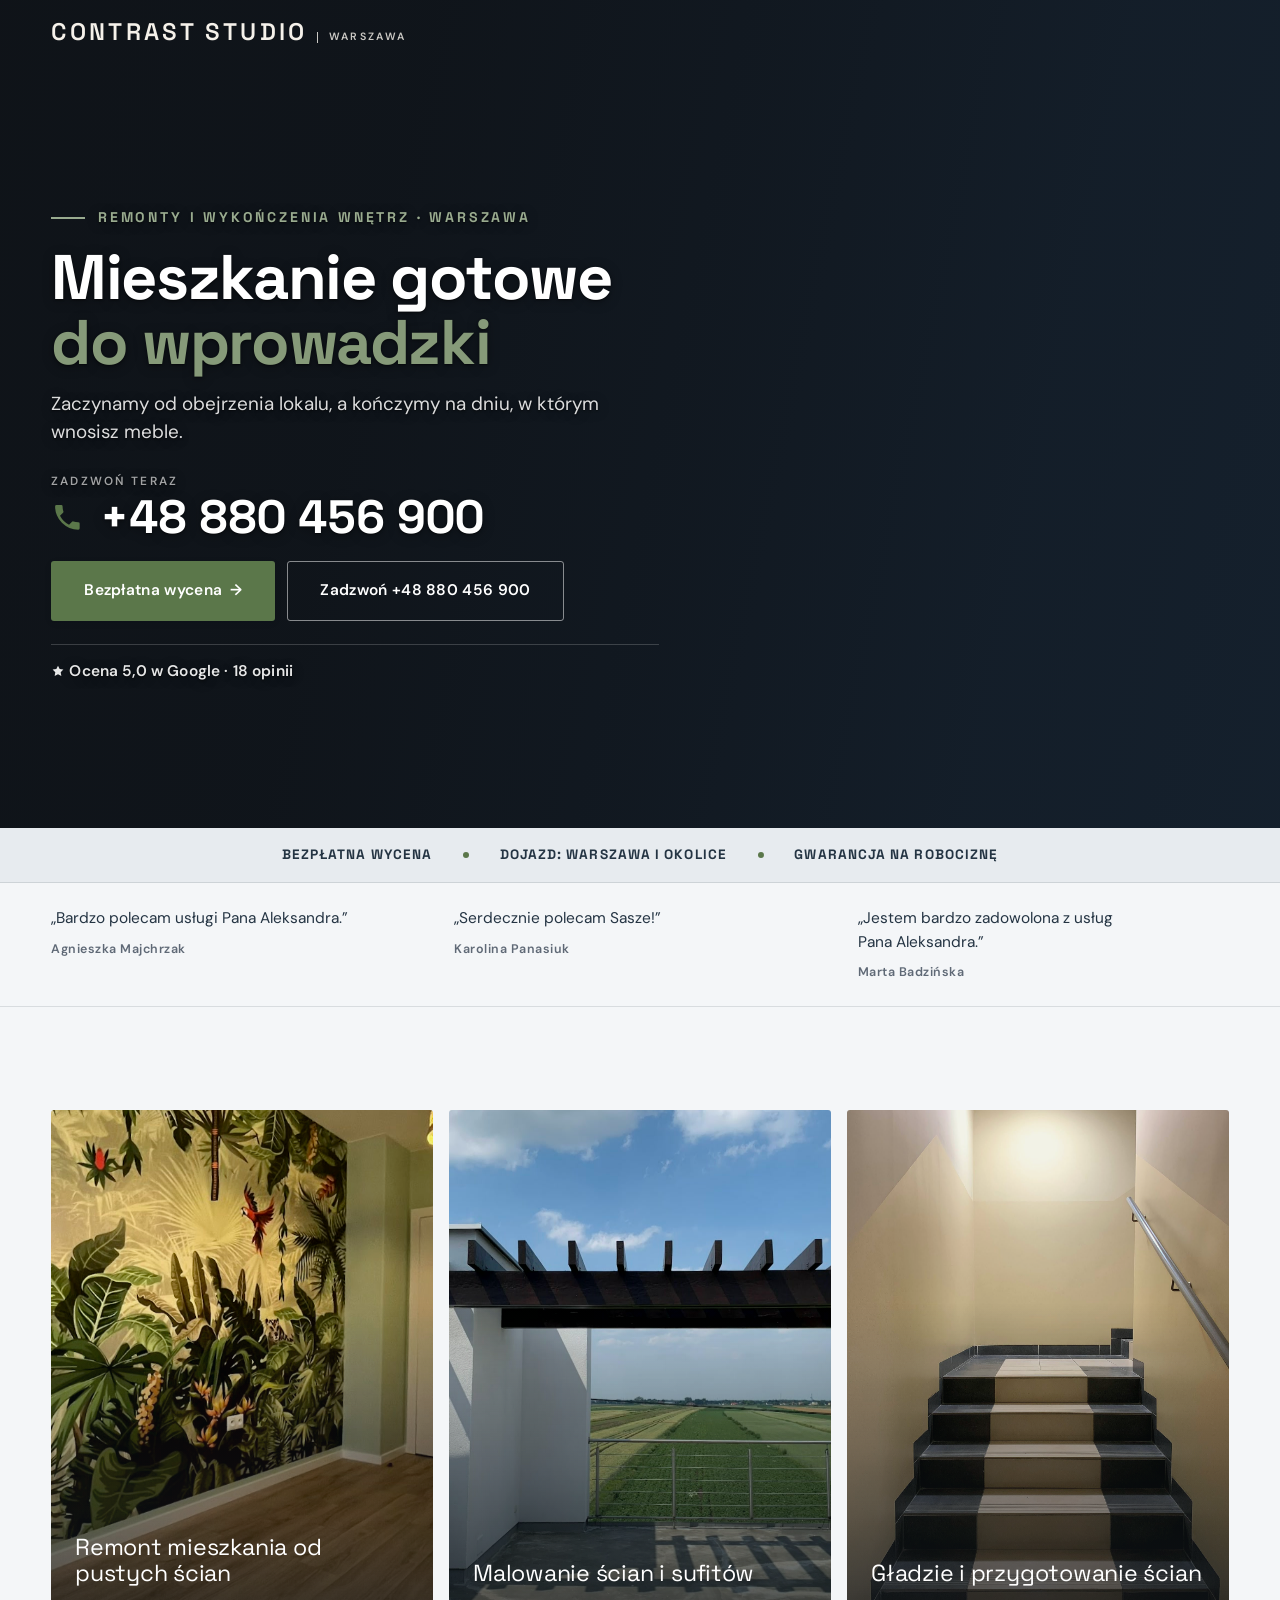
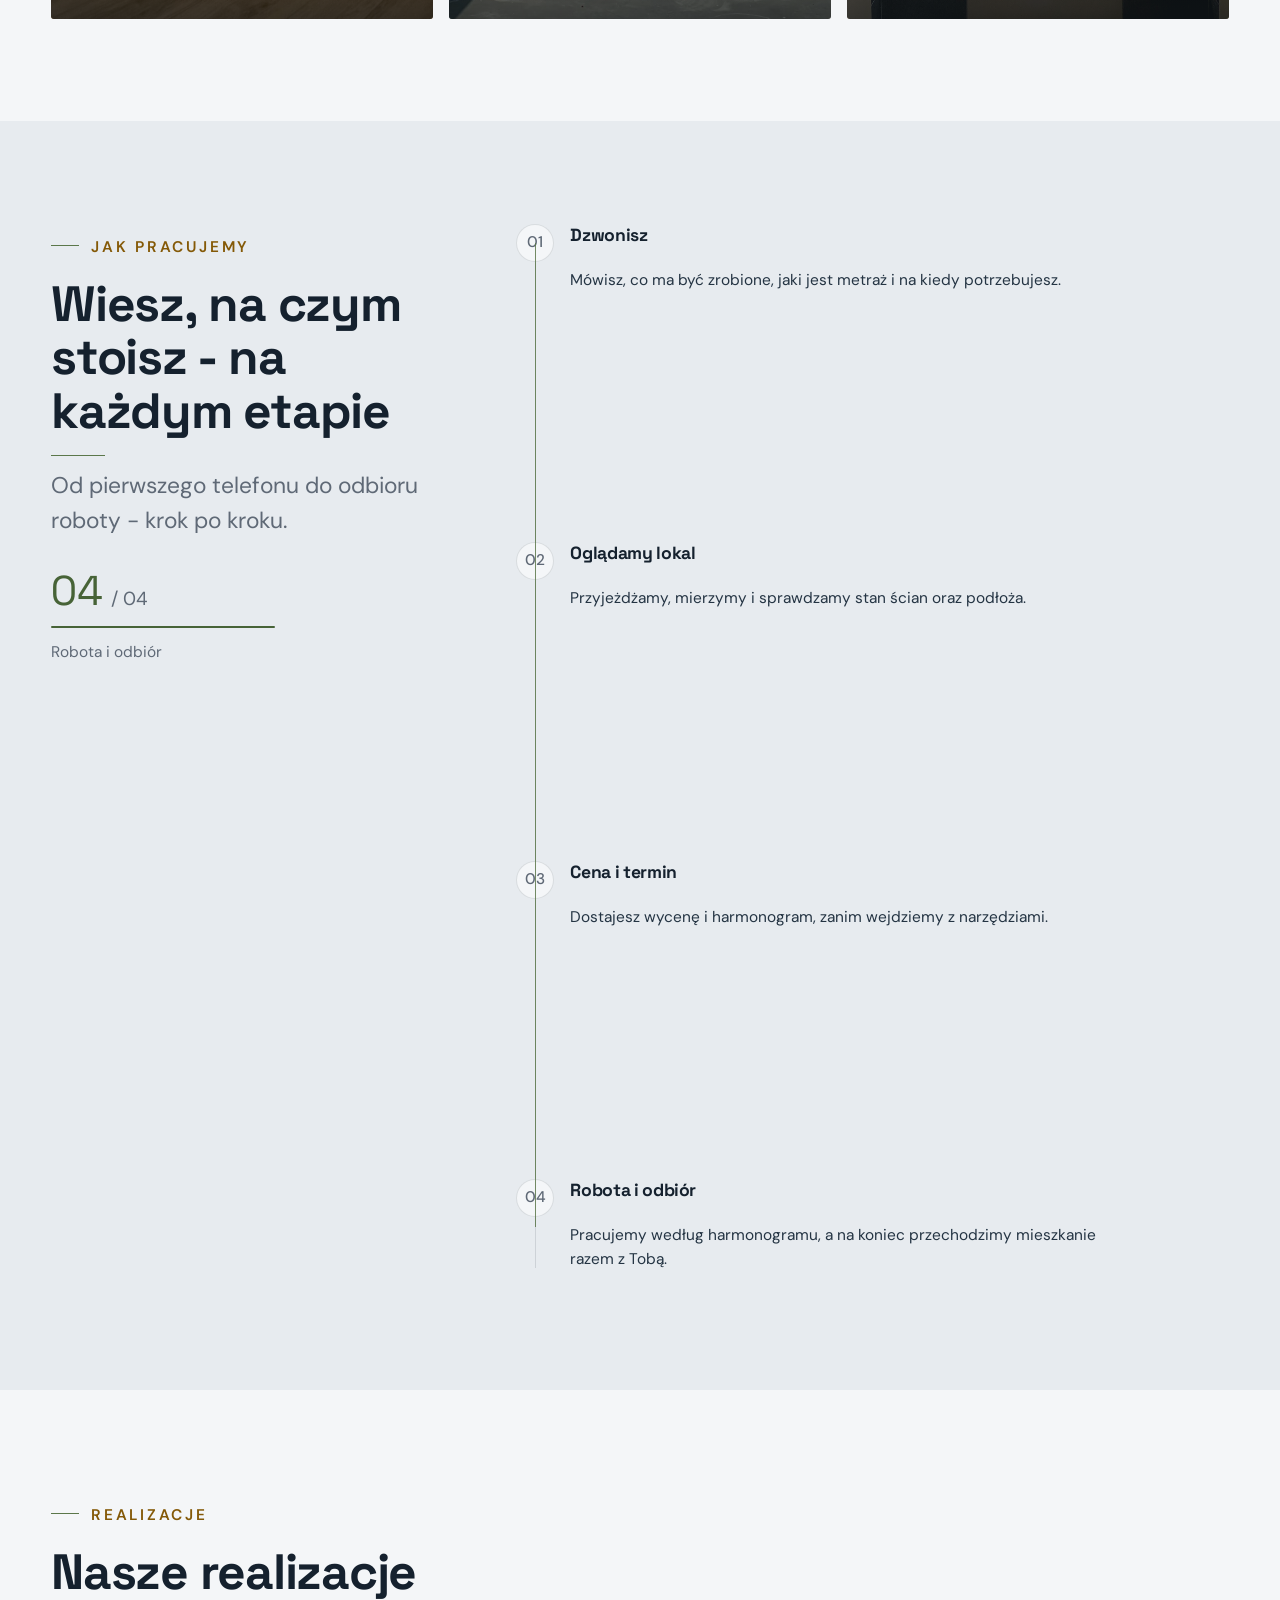
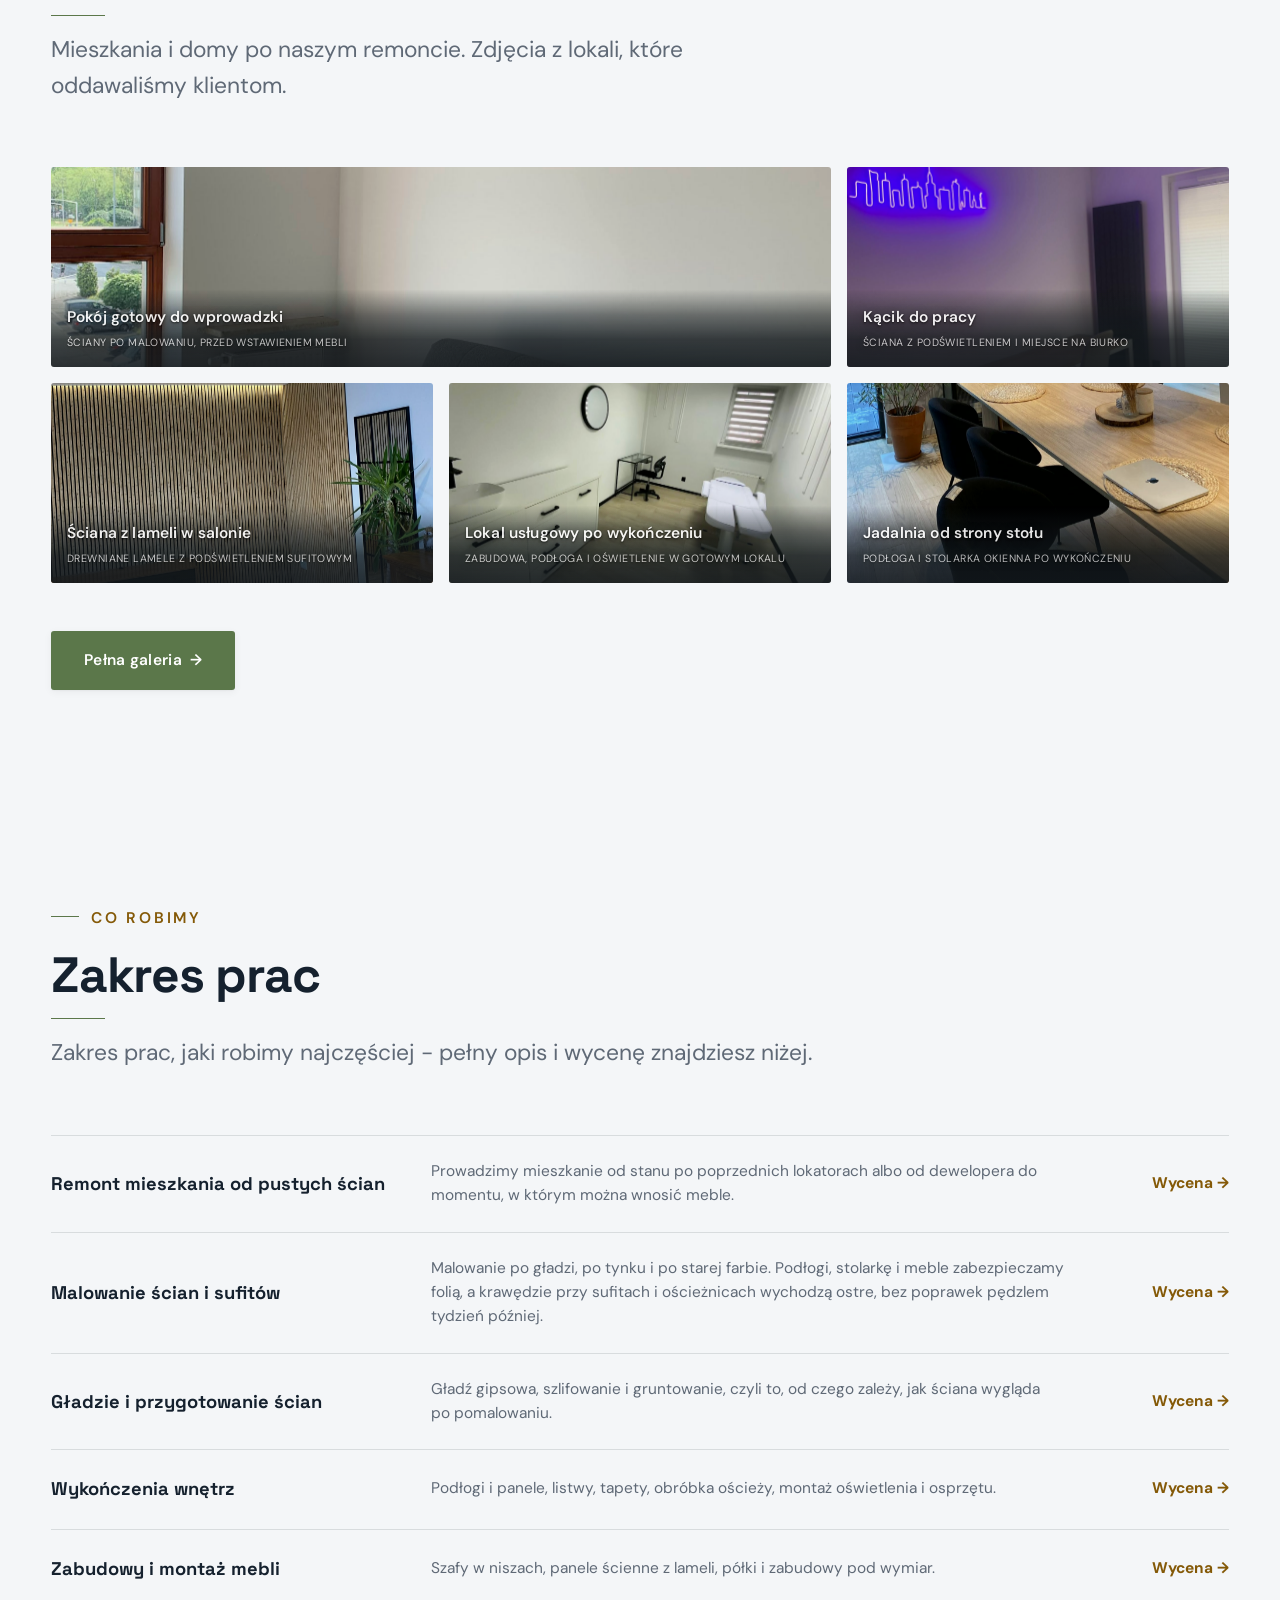
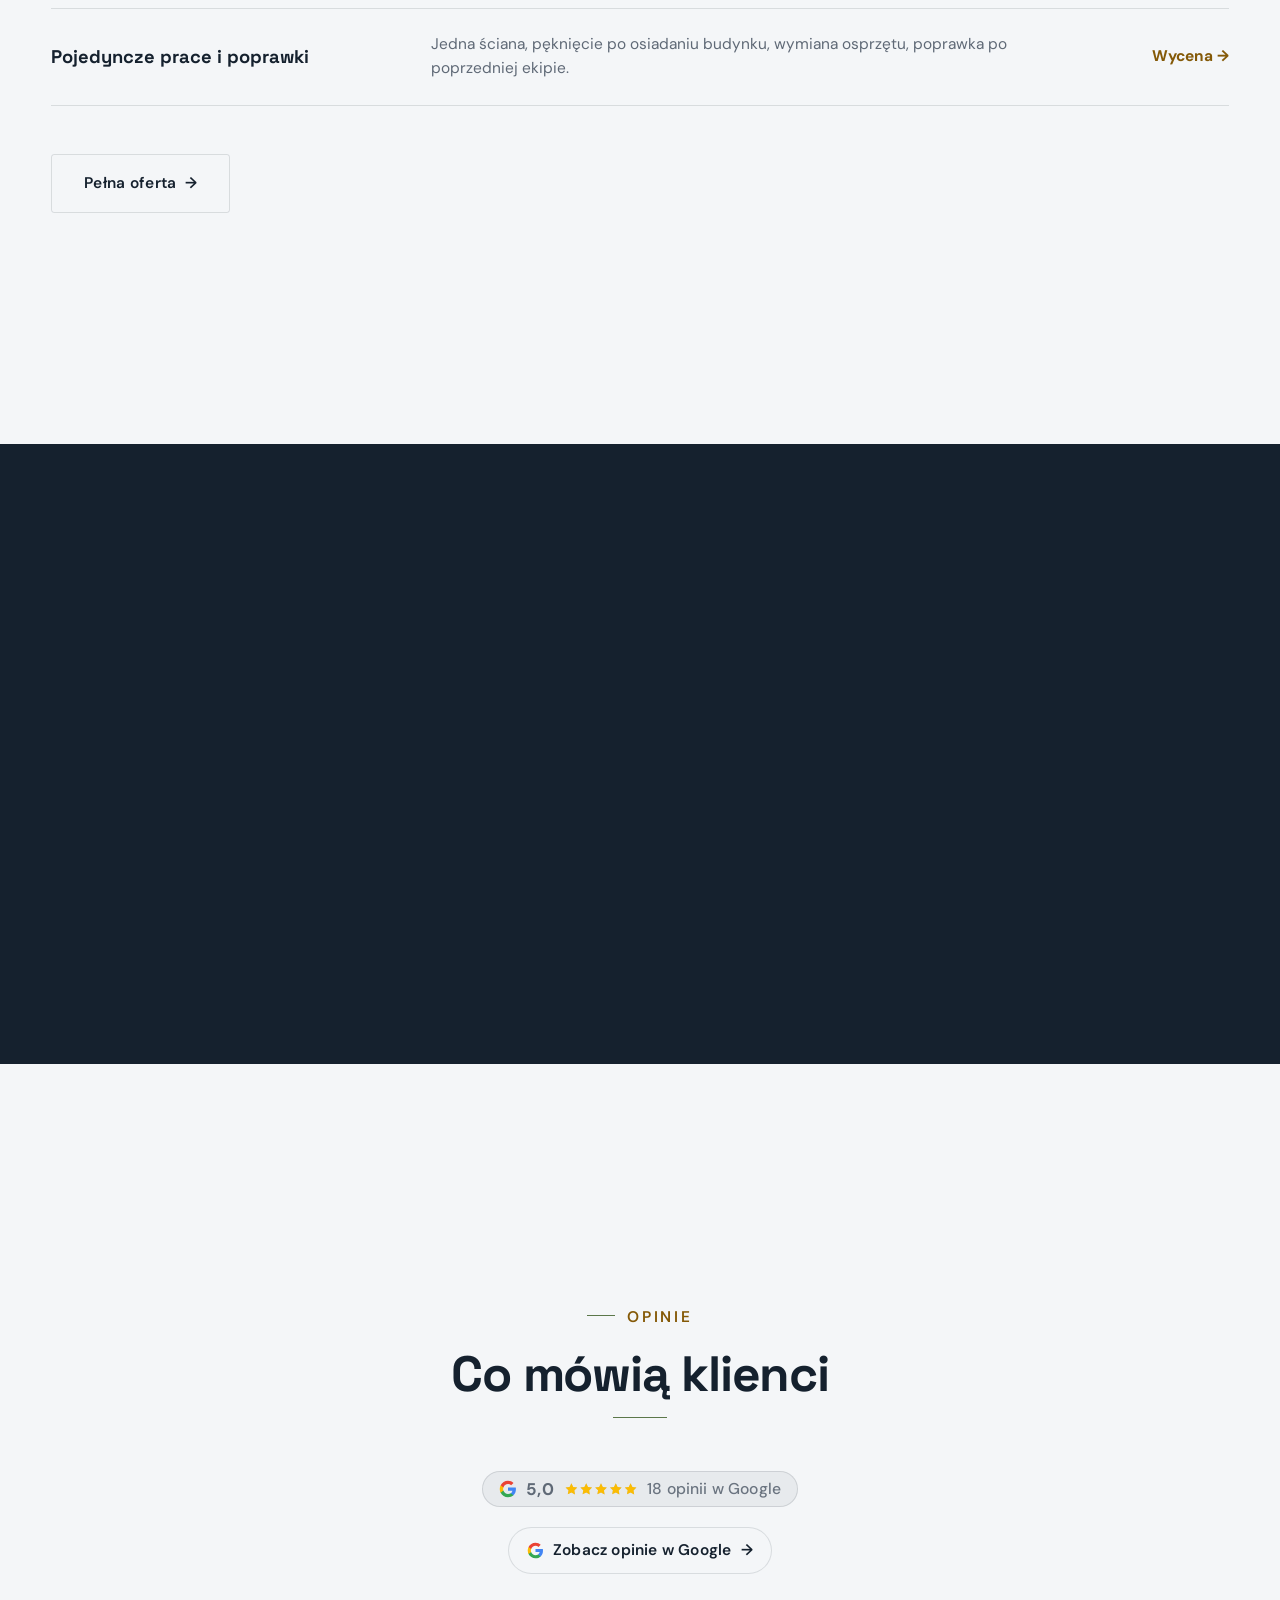
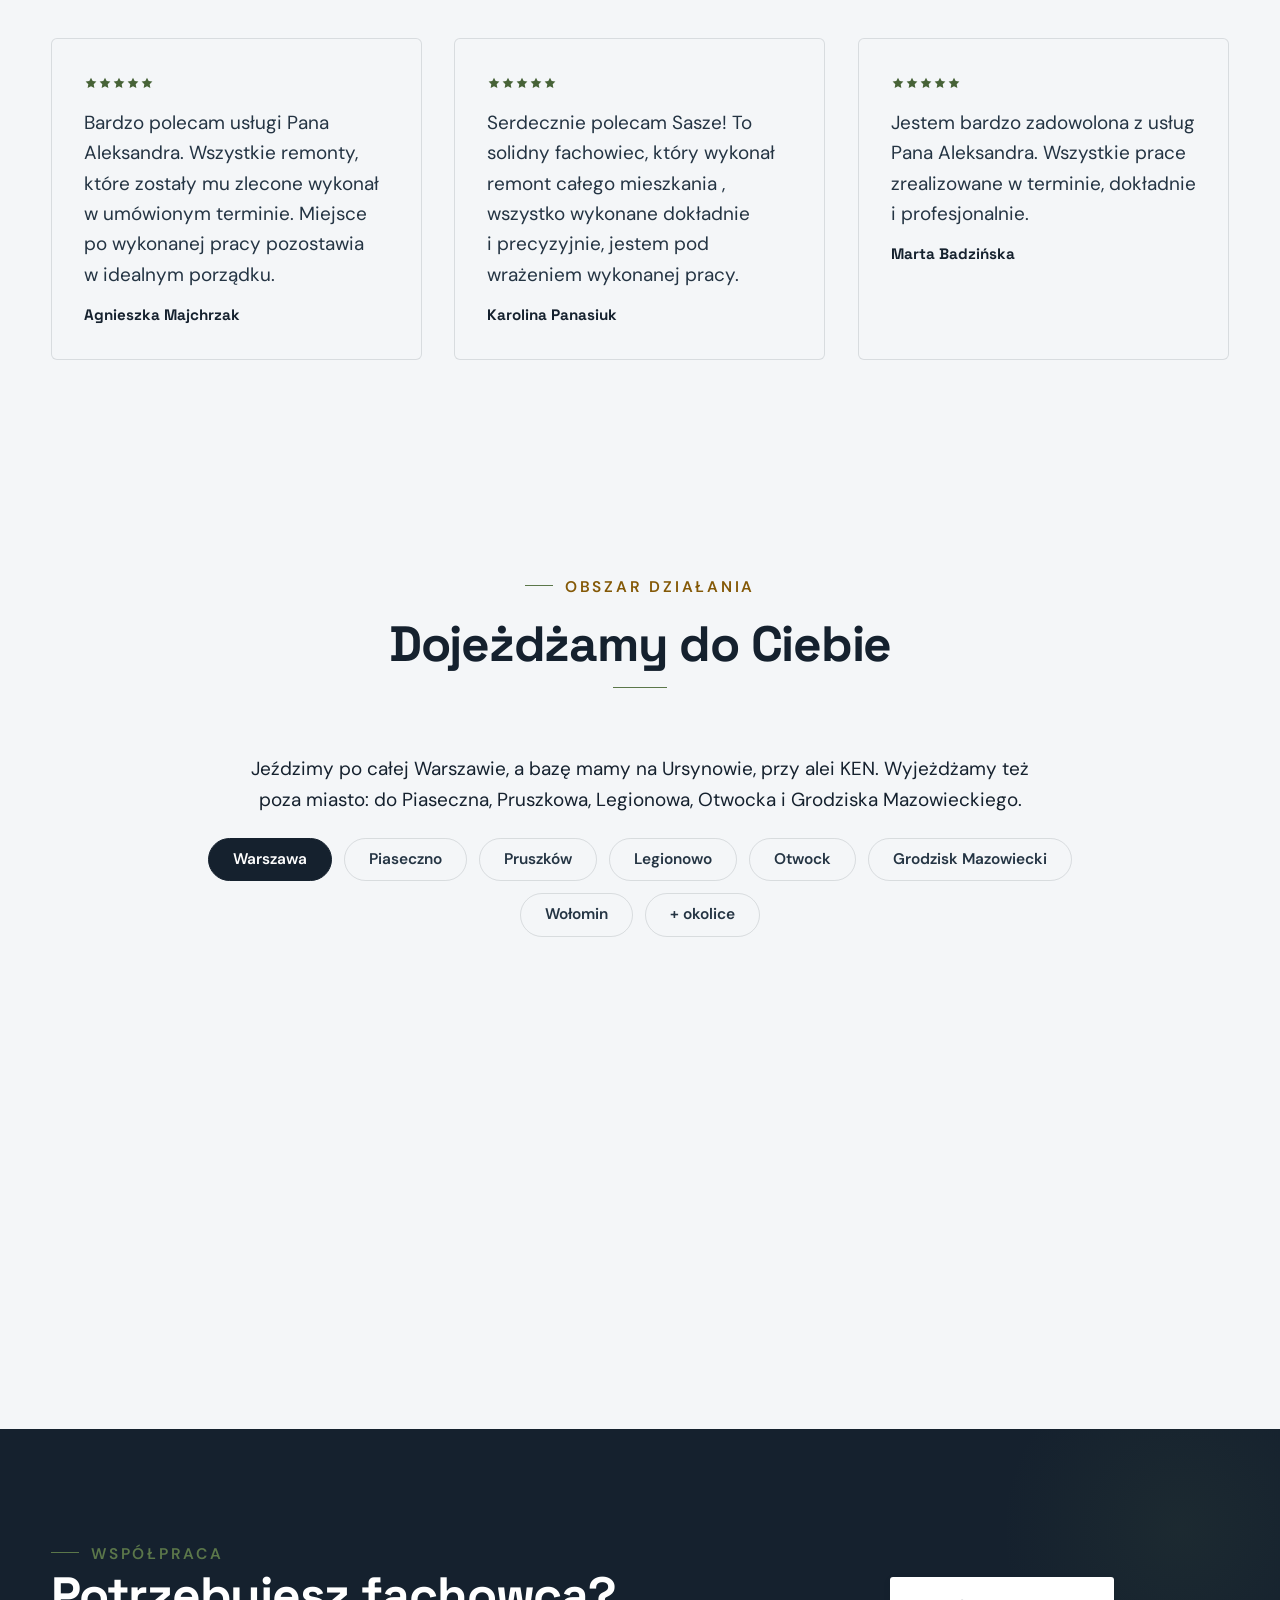
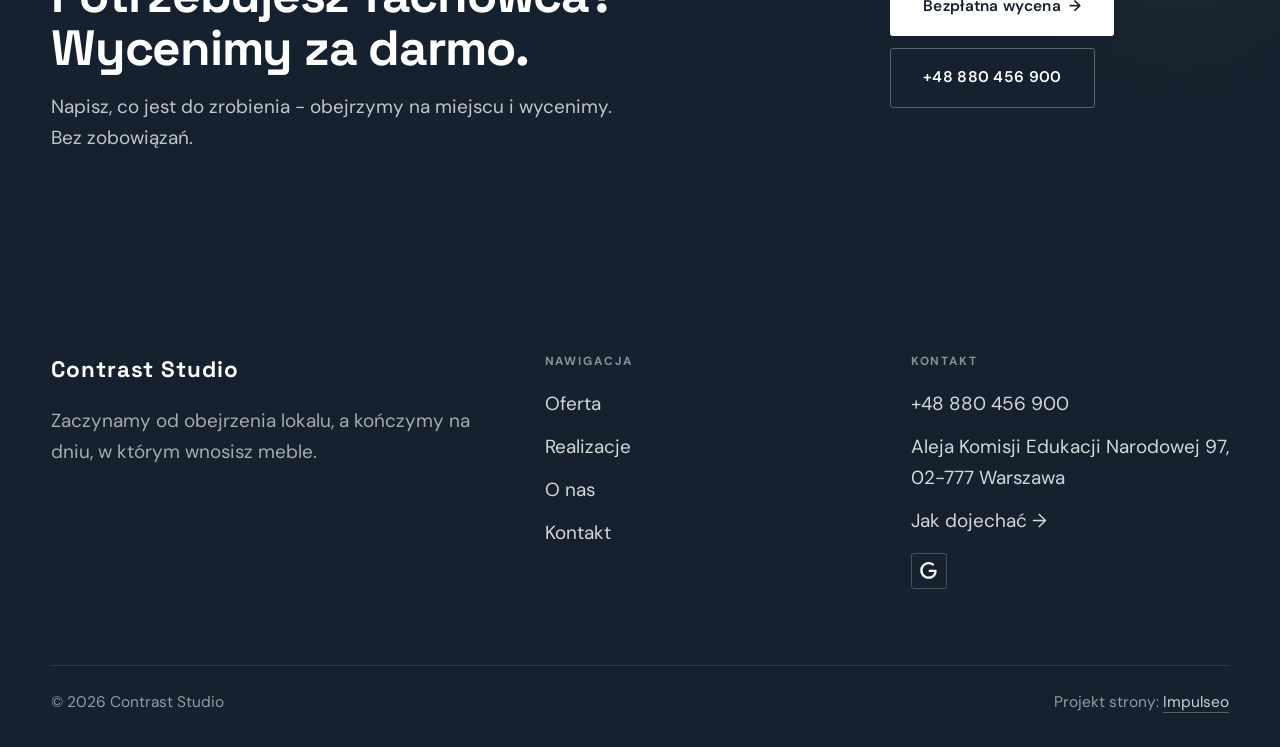
==== commit f915c401: "[claude-edit][cmt:966ebac0-25e5-40dc-a357-74fdf31c5468] wejscie na strone: napis CONTRAST STUDIO lad" ====
--- a/index.html
+++ b/index.html
@@ -21,9 +21,42 @@
 <link rel="preconnect" href="https://fonts.googleapis.com">
 <link rel="preconnect" href="https://fonts.gstatic.com" crossorigin>
 <link href="https://fonts.googleapis.com/css2?family=Space+Grotesk:wght@500;600;700&family=DM+Sans:opsz,wght@9..40,400;9..40,500;9..40,600&display=swap" rel="stylesheet">
-<link rel="stylesheet" href="assets/styles.css?v=95a5a033">
+<link rel="stylesheet" href="assets/styles.css?v=cf31f925">
+<script>
+/* WEJSCIE NA STRONE - "ladowanie" znaku CONTRAST STUDIO (prosba Agaty 01.09.2026,
+   wzor: demo KONKRET Meble na wymiar, a tam Meble FRONT).
+   Skrypt siedzi w <head> BEZ defer, zeby strona nie mignela przed zaslona.
+   Zaslona w CSS jest domyslnie wylaczona (display:none) - wlacza ja dopiero ta
+   klasa, wiec przy wylaczonym JS wejscia po prostu nie ma i nic nie blokuje.
+   Gra RAZ na wizyte (sessionStorage); ?intro w adresie = zagraj ponownie. */
+(function(){
+  try{
+    var h = document.documentElement;
+    if (window.matchMedia && matchMedia('(prefers-reduced-motion:reduce)').matches) return;
+    var znowu = location.search.indexOf('intro') > -1;
+    if (!znowu && sessionStorage.getItem('contrast-intro')) return;
+    sessionStorage.setItem('contrast-intro','1');
+    h.classList.add('intro-on');
+    var zdjete = false;
+    function koniec(){
+      if (zdjete) return; zdjete = true;
+      h.classList.add('intro-out');
+      try { document.dispatchEvent(new CustomEvent('intro:end')); } catch(e){}
+      setTimeout(function(){ h.classList.remove('intro-on','intro-out'); }, 800);
+    }
+    setTimeout(koniec, 1900);
+    /* twardy bezpiecznik: cokolwiek by nie padlo, po 3,8 s zaslony nie ma */
+    setTimeout(function(){ h.classList.remove('intro-on','intro-out'); }, 3800);
+    document.addEventListener('click', koniec);
+    window.addEventListener('wheel', koniec, {passive:true});
+    window.addEventListener('touchstart', koniec, {passive:true});
+    window.addEventListener('keydown', koniec);
+  }catch(e){}
+})();
+</script>
 </head>
 <body>
+<div id="intro" aria-hidden="true"></div>
 
 <header class="nav">
   <div class="wrap nav-inner">
@@ -38,6 +71,107 @@
     <button class="nav-toggle" aria-label="Menu"><span></span><span></span><span></span></button>
   </div>
 </header>
+<script>
+/* POMIAR ZNAKU DO WEJSCIA - celowo TU, tuz za </header>, a nie w main.js:
+   main.js rusza z konca strony okolo 300 ms pozniej, a przy budzecie ~1,9 s to
+   jest roznica miedzy "plynnie" a "ospale". Liczymy, ile brakuje nazwie firmy
+   do srodka okna i jak mocno ja powiekszyc - na sztywno sie nie da, bo zalezy
+   od szerokosci okna i dlugosci nazwy.
+   Dwa kroki, bo jeden nie wystarcza:
+   (1) UKLAD - offsetWidth/offsetLeft, a NIE getBoundingClientRect: klasa
+       .intro-on juz naklada transformacje, wiec rect zwrocilby stan po niej;
+   (2) KOREKTA - dopiero teraz czytamy realny prostokat i domykamy reszte bledu
+       (baseline w pasku, padding, cien liter). Bez tego znak stal 12 px za wysoko.
+   Start czeka na krój z Google Fonts (max 400 ms) - inaczej mierzymy zastepczy
+   font, a po podmianie napis zmienia szerokosc i ucieka ze srodka. */
+(function(){
+  try{
+    var h = document.documentElement;
+    if (!h.classList.contains('intro-on')) return;
+    var znak = document.querySelector('.nav .brand');
+    var nazwa = znak && znak.querySelector('.name');
+    if (!znak || !nazwa) return;
+
+    function zmierz(){
+      var pr = parseFloat(getComputedStyle(znak).paddingRight) || 0;
+      var w = znak.offsetWidth - pr, hh = znak.offsetHeight;
+      if (!w || !hh) return false;
+      var x = 0, y = 0, el = znak;
+      while (el) { x += el.offsetLeft; y += el.offsetTop; el = el.offsetParent; }
+      var W = window.innerWidth, H = window.innerHeight;
+      /* skale liczymy z DOCELOWEJ WIELKOSCI LITER, nie z szerokosci napisu -
+         inaczej dluga nazwa wychodzi mala, a krotka olbrzymia. Na koncu i tak
+         przycinamy tak, zeby znak zmiescil sie w oknie z marginesem. */
+      var fs = parseFloat(getComputedStyle(nazwa).fontSize) || 24;
+      var celLitery = Math.min(Math.max(W * 0.046, 26), 56);
+      var s = Math.max(1.15, celLitery / fs);
+      s = Math.min(s, (W * 0.9) / w);
+      znak.style.setProperty('--intro-dx', Math.round(W / 2 - (x + w / 2)) + 'px');
+      znak.style.setProperty('--intro-dy', Math.round(H / 2 - (y + hh / 2)) + 'px');
+      znak.style.setProperty('--intro-skala', s.toFixed(3));
+      return true;
+    }
+
+    /* domkniecie bledu na realnym prostokacie. `luz` = ile znak ma jeszcze stac
+       nizej: w stanie startowym jest to +16 px, po wejsciu juz 0. */
+    function koryguj(luz){
+      var r = znak.getBoundingClientRect();
+      if (!r.width || !r.height) return;
+      var dx = parseFloat(znak.style.getPropertyValue('--intro-dx')) || 0;
+      var dy = parseFloat(znak.style.getPropertyValue('--intro-dy')) || 0;
+      var bx = window.innerWidth / 2 - (r.left + r.width / 2);
+      var by = (window.innerHeight / 2 + luz) - (r.top + r.height / 2);
+      if (Math.abs(bx) < 0.5 && Math.abs(by) < 0.5) return;
+      znak.style.setProperty('--intro-dx', Math.round(dx + bx) + 'px');
+      znak.style.setProperty('--intro-dy', Math.round(dy + by) + 'px');
+    }
+
+    /* Korekte liczymy na NARYSOWANEJ klatce (requestAnimationFrame), nie zaraz po
+       ustawieniu zmiennych. Wymuszenie przeliczenia w tej samej linii kodu potrafi
+       oddac prostokat sprzed transformacji - na telefonie znak ladowal wtedy 55 px
+       za daleko w prawo. Dwa przebiegi domykaja reszte bledu. */
+    function ustaw(luz, gotowe){
+      znak.classList.add('znak-czeka');      /* bez przejscia - inaczej znak
+                                                przelecialby z rogu na srodek */
+      zmierz();
+      requestAnimationFrame(function(){
+        koryguj(luz);
+        requestAnimationFrame(function(){
+          koryguj(luz);
+          znak.classList.remove('znak-czeka');
+          if (gotowe) gotowe();
+        });
+      });
+    }
+
+    var poszlo = false;
+    function ruszaj(){
+      if (poszlo) return; poszlo = true;
+      ustaw(16, function(){
+        /* DWIE klatki - po jednej przegladarka sklei stan startowy z koncowym */
+        requestAnimationFrame(function(){
+          requestAnimationFrame(function(){ znak.classList.add('znak-wszedl'); });
+        });
+      });
+      /* bezpiecznik: gdyby klatki nie doszly (karta w tle), znak i tak sie pokaze */
+      setTimeout(function(){ znak.classList.add('znak-wszedl'); }, 900);
+    }
+
+    function przelicz(){
+      if (!h.classList.contains('intro-on') || h.classList.contains('intro-out')) return;
+      ustaw(znak.classList.contains('znak-wszedl') ? 0 : 16);
+    }
+
+    try {
+      if (document.fonts && document.fonts.ready) {
+        document.fonts.ready.then(function(){ if (poszlo) przelicz(); else ruszaj(); });
+      }
+    } catch(e){}
+    setTimeout(ruszaj, 400);          /* sufit czekania na krój */
+    window.addEventListener('resize', przelicz, {passive:true});
+  }catch(e){}
+})();
+</script>
 
 <main>
 <section class="hero-fach">
--- a/assets/styles.css
+++ b/assets/styles.css
@@ -1856,3 +1856,97 @@
 .btn-accent{color:#fff}
 .nav .nav-links a.btn-accent{color:#fff}
 .btn-accent[data-accent-d],.cta-d .btn-accent{color:#fff}
+
+/* ============================================================
+   WEJŚCIE NA STRONĘ - „ŁADOWANIE" ZNAKU CONTRAST STUDIO
+   (prośba Agaty 01.09.2026: efekt ma wyglądać tak, jak u KONKRET
+   Meble na wymiar - demo Szymona z 21.08.2026, tam wzorcem było
+   Meble FRONT.) Choreografia jest ta sama:
+     jasna zasłona w kolorze strony -> nazwa firmy stoi na środku
+     okna, ciemna -> zasłona schodzi, a TEN SAM napis (nie kopia!)
+     zjeżdża na swoje miejsce w pasku i w locie przechodzi na biel.
+   Zasłona jest domyślnie WYŁĄCZONA (display:none) - włącza ją dopiero
+   skrypt w <head>. Bez JS-a albo przy jego błędzie nikt nie utknie
+   na pustym ekranie. Gra RAZ na wizytę (sessionStorage).
+   ============================================================ */
+
+/* ---------- 1) ZASŁONA ---------- */
+#intro{display:none}
+.intro-on #intro{
+  display:block;position:fixed;inset:0;z-index:200;
+  background:var(--paper);opacity:1;transition:opacity .85s ease;
+}
+.intro-on.intro-out #intro{opacity:0;pointer-events:none}
+.intro-on body{overflow:hidden}
+
+/* ---------- 2) ZNAK MUSI BYĆ NAD ZASŁONĄ ----------
+   Pasek dostaje wyższy z-index niż zasłona, ale reszta paska (menu,
+   przycisk, hamburger) ma na czas wejścia ustąpić - inaczej po jasnej
+   zasłonie pływa menu w kolorze przeznaczonym na ciemne zdjęcie.
+   Ciemna poświata pod paskiem (.nav::after) też musi zgasnąć, bo na
+   jasnej zasłonie wygląda jak brudna smuga. */
+.intro-on .nav{z-index:210}
+/* UWAGA: te trzy rzeczy chowamy na CALY czas wejscia (razem z odslona), nie tylko
+   do `intro-out`. Wracaja dopiero, gdy zaslony juz nie ma - inaczej przez pol
+   sekundy jasne menu i ciemna smuga paska siedza na gasnacej, jasnej zaslonie. */
+.intro-on .nav::after{opacity:0}
+.nav .nav-links,.nav .nav-toggle{transition:opacity .6s ease}
+.intro-on .nav .nav-links,
+.intro-on .nav .nav-toggle{opacity:0;pointer-events:none}
+
+/* ---------- 3) NAZWA FIRMY JAKO ZNAK ----------
+   Firma nie ma znaku graficznego, więc znakiem jest sama nazwa - dokładnie
+   jak w KONKRECIE. Przesunięcie (--intro-dx/--intro-dy) i powiększenie
+   (--intro-skala) liczy skrypt tuż za </header>: na sztywno się nie da,
+   bo zależą od szerokości okna i od tego, jak szeroko wyszła nazwa. */
+.nav .brand{
+  transform-origin:center center;
+  transition:transform 1.15s cubic-bezier(.16,.84,.44,1), opacity .8s ease;
+}
+.nav .brand.znak-czeka{transition:none}          /* pierwsze ustawienie bez animacji */
+.nav .brand .name,.nav .brand .sub{transition:color .5s ease .3s}
+
+.intro-on:not(.intro-out) .nav .brand{
+  transform:translate(var(--intro-dx,0px), calc(var(--intro-dy,0px) + 16px))
+            scale(calc(var(--intro-skala,1) * .97));
+  opacity:0;pointer-events:none;
+}
+.intro-on:not(.intro-out) .nav .brand.znak-wszedl{
+  transform:translate(var(--intro-dx,0px), var(--intro-dy,0px)) scale(var(--intro-skala,1));
+  opacity:1;
+}
+/* na jasnej zasłonie znak jest ciemny; przy jej zdejmowaniu przechodzi w biel -
+   dzięki temu czyta się jak JEDEN przedmiot, a nie dwa różne napisy */
+.intro-on:not(.intro-out) .nav .brand .name{color:var(--ink)}
+.intro-on:not(.intro-out) .nav .brand .sub{color:var(--accent-d)}
+
+/* ---------- 4) PIERWSZY EKRAN WCHODZI KASKADĄ PO ZDJĘCIU ZASŁONY ----------
+   Czasy przejść są CELOWO poza selektorem `.intro-on`: klasa znika 0,8 s po
+   starcie odsłony, a kaskada trwa dłużej - gdyby przejście siedziało pod tą
+   klasą, ostatnie elementy wskoczyłyby skokiem zamiast się wyłonić. */
+.hf-kicker,.hf-title,.hf-lead,.hf-phone,.hf-actions,.hf-trust{
+  transition:opacity .75s ease, transform .75s cubic-bezier(.16,.84,.44,1);
+}
+.hf-kicker{transition-delay:.28s}
+.hf-title{transition-delay:.38s}
+.hf-lead{transition-delay:.48s}
+.hf-phone{transition-delay:.58s}
+.hf-actions{transition-delay:.68s}
+.hf-trust{transition-delay:.78s}
+.intro-on:not(.intro-out) .hf-kicker,
+.intro-on:not(.intro-out) .hf-title,
+.intro-on:not(.intro-out) .hf-lead,
+.intro-on:not(.intro-out) .hf-phone,
+.intro-on:not(.intro-out) .hf-actions,
+.intro-on:not(.intro-out) .hf-trust{
+  opacity:0;transform:translateY(12px);transition-delay:0s;
+}
+
+/* ---------- 5) SZACUNEK DLA USTAWIEŃ UŻYTKOWNIKA ---------- */
+@media (prefers-reduced-motion:reduce){
+  .intro-on #intro{display:none}
+  .intro-on body{overflow:auto}
+  .nav .brand,.hf-kicker,.hf-title,.hf-lead,.hf-phone,.hf-actions,.hf-trust{
+    transition:none !important;transform:none !important;opacity:1 !important;
+  }
+}
